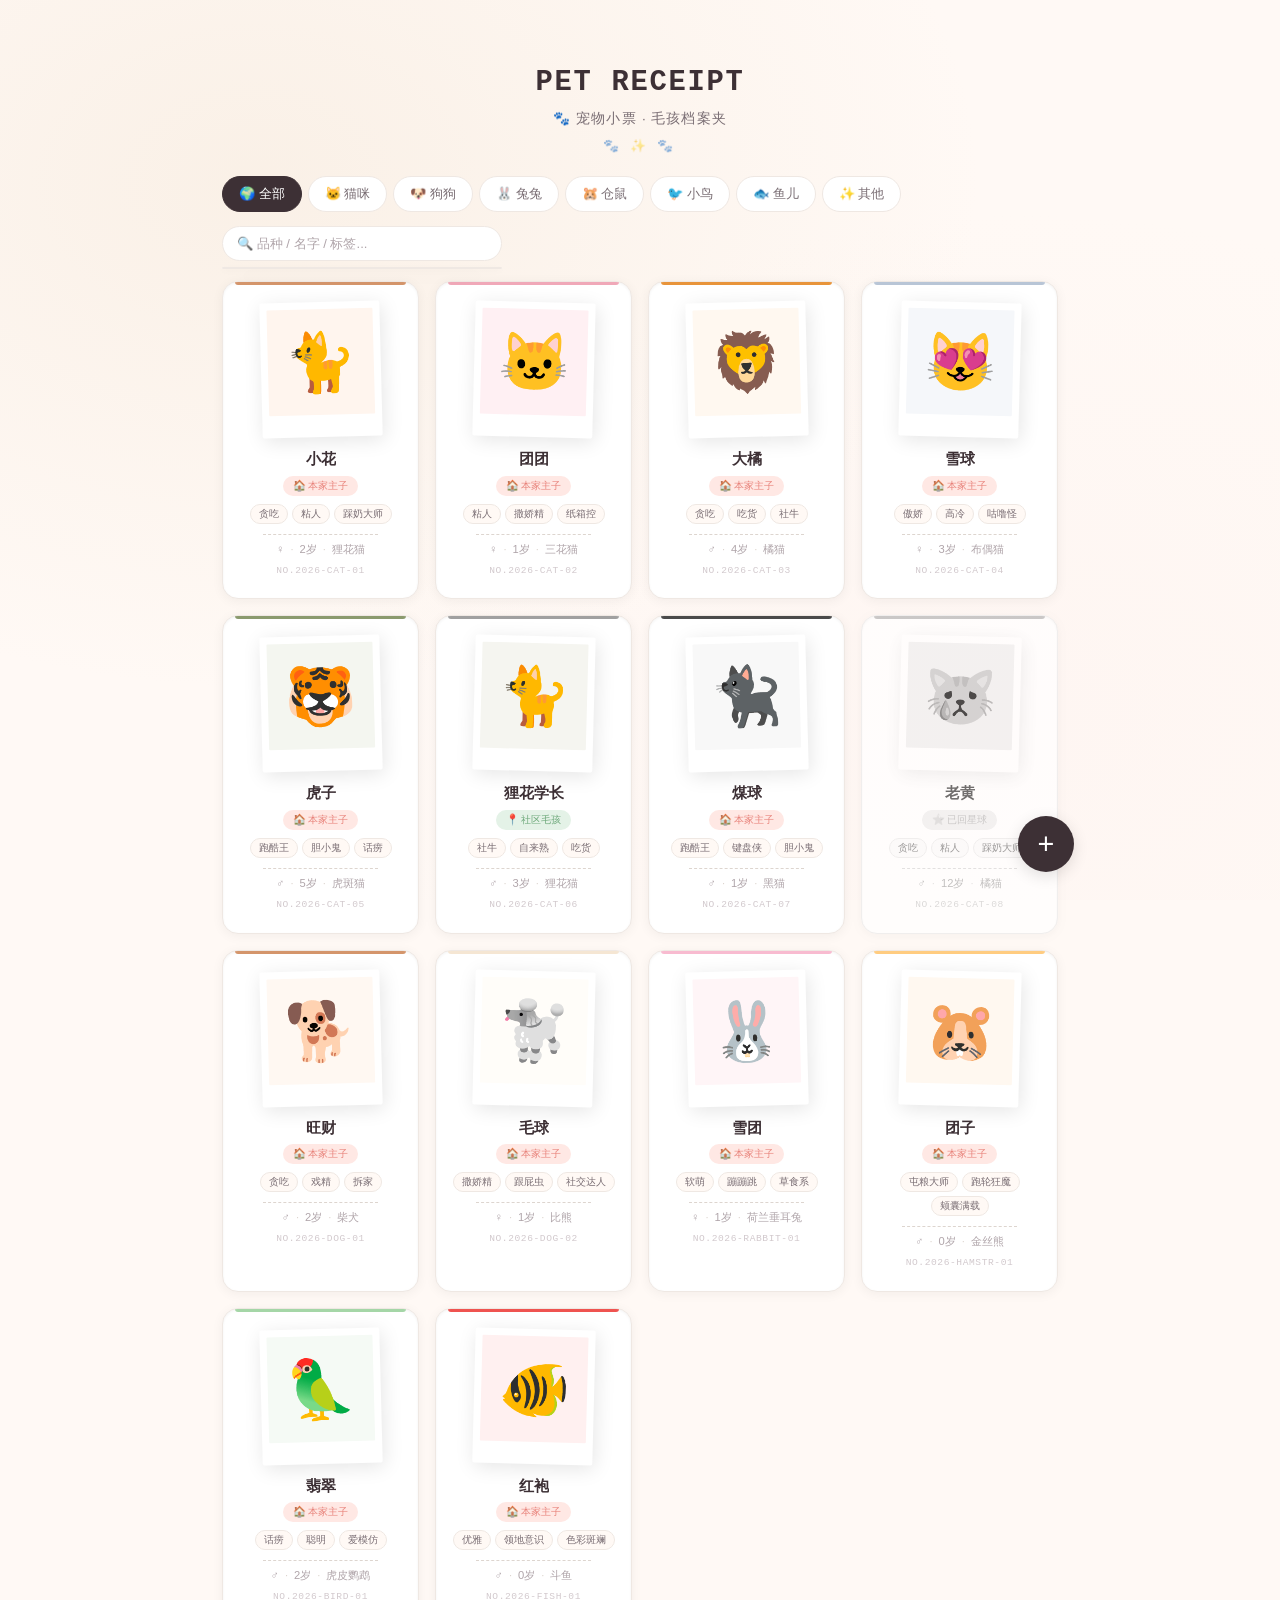
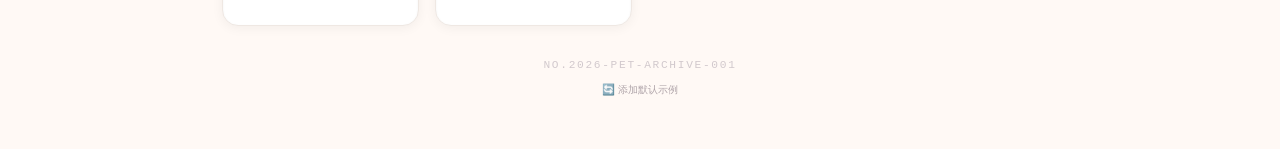
==== index.html @ c0fb384b "v3.3: 自动合并默认示例+用户数据" ====
<!DOCTYPE html>
<html lang="zh-CN">
<head>
  <meta charset="UTF-8">
  <meta name="viewport" content="width=device-width, initial-scale=1.0, maximum-scale=1.0, user-scalable=no, viewport-fit=cover">
  <meta name="apple-mobile-web-app-capable" content="yes">
  <meta name="apple-mobile-web-app-status-bar-style" content="default">
  <meta http-equiv="Cache-Control" content="no-cache, no-store, must-revalidate">
<meta name="theme-color" content="#FFF9F5">
  <title>宠物小票 · 档案夹 | PET RECEIPT</title>
  <link rel="stylesheet" href="style.css?v=33">
</head>
<body>
  <!-- 卡夹翻开转场遮罩 -->
  <div id="pageTransition"></div>

  <div class="app-container">
    <!-- ===== 标题 ===== -->
    <header class="app-header">
      <h1 class="title-main receipt-text">PET RECEIPT</h1>
      <p class="title-sub receipt-text">🐾 宠物小票 · 毛孩档案夹</p>
    </header>

    <!-- ===== 筛选栏 ===== -->
    <div class="filter-bar">
      <nav class="type-tabs" id="typeTabs">
        <!-- JS 动态渲染 -->
      </nav>
      <div class="breed-selector">
        <input type="text" class="breed-search" placeholder="🔍 品种 / 名字 / 标签..." autocomplete="off">
        <div class="breed-dropdown"></div>
      </div>
    </div>

    <!-- ===== 宠物卡片网格 ===== -->
    <main class="pet-grid" id="petGrid">
      <!-- JS 渲染 -->
    </main>

    <!-- ===== 底部 ===== -->
    <footer class="app-footer">
      <span class="barcode-text">NO.2026-PET-ARCHIVE-001</span>
      <br><a href="javascript:var d=PetStore.getDefaults();var cur=PetStore.getAll();d.forEach(function(p){if(!cur.some(function(c){return c.id===p.id}))cur.push(p)});PetStore.save(cur);refreshPets();location.reload();" style="font-size:0.65rem;color:var(--ink-light);">🔄 添加默认示例</a>
    </footer>
  </div>

  <!-- 数据层 -->
  <script src="data.js"></script>
  <!-- 核心引擎 -->
  <script src="script.js?v=33"></script>
</body>
</html>
---- style.css ----
/* ================================================================
   猫咪小票 v2.0 — 设计系统样式表
   Figma 设计 Token · 轻拟物化 · 现代复古风 · 三画板架构
   ================================================================ */

/* ============================================================
   0. Design Tokens (Figma 映射)
   ============================================================ */
:root {
  /* Surface 背景色 */
  --surface-primary: #FFF9F5;
  --surface-folder:  #F5E6D8;
  --surface-receipt: #F2F2F2;
  --surface-card:    #FFFFFF;

  /* 语义标签色 — 更柔和的马卡龙色系 */
  --tag-cat:       #FFE8E4;
  --tag-cat-text:  #E8827A;
  --tag-dog:       #E3EEFF;
  --tag-dog-text:  #7B9CD0;
  --tag-community: #E4F2E7;
  --tag-comm-text: #6DA87A;

  /* 状态色 */
  --status-active: #8CC89B;
  --status-star:   #B8B0C0;
  --status-star-bg:#F0EBF3;

  /* 油墨/文字 */
  --ink-primary:   #3D3035;
  --ink-secondary: #7A6E74;
  --ink-light:     #B0A5AA;
  --ink-ultra:     #D2C9CD;

  /* 边框与分隔 */
  --border-soft:   #EFE8E3;
  --border-dashed: #DDD5CF;
  --border-receipt:#CCCCCC;

  /* 阴影 (轻拟物化) */
  --shadow-folder-inner:  inset 0 1px 3px rgba(0,0,0,0.05);
  --shadow-folder-drop:   0 8px 32px rgba(0,0,0,0.08), 0 2px 6px rgba(0,0,0,0.04);
  --shadow-card:          0 2px 12px rgba(0,0,0,0.05);
  --shadow-card-hover:    0 8px 24px rgba(0,0,0,0.10);
  --shadow-polaroid:      2px 4px 20px rgba(0,0,0,0.10);
  --shadow-fab:           0 4px 16px rgba(0,0,0,0.12);
  --shadow-modal:         0 20px 60px rgba(0,0,0,0.18);

  /* 圆角 */
  --radius-xs:   4px;
  --radius-sm:   8px;
  --radius-md:   12px;
  --radius-lg:   16px;
  --radius-xl:   20px;
  --radius-full: 9999px;

  /* 字体 */
  --font-ui:    -apple-system, BlinkMacSystemFont, 'Segoe UI', 'PingFang SC', 'Microsoft YaHei', 'Hiragino Sans GB', sans-serif;
  --font-mono:  'SF Mono', 'Cascadia Code', 'Consolas', 'Courier New', monospace;
  --font-hand:  'KaiTi', 'STKaiti', '楷体', serif;

  /* 间距 */
  --space-gutter: 12px;
  --space-margin: 20px;
}

/* ============================================================
   1. Reset & Base
   ============================================================ */
*, *::before, *::after { box-sizing: border-box; margin: 0; padding: 0; }

html {
  -webkit-text-size-adjust: 100%;
  -webkit-tap-highlight-color: transparent;
  scroll-behavior: smooth;
}

body {
  font-family: var(--font-ui);
  background: var(--surface-primary);
  color: var(--ink-primary);
  min-height: 100dvh;
  line-height: 1.6;
  -webkit-font-smoothing: antialiased;
  -moz-osx-font-smoothing: grayscale;
  overflow-x: hidden;
  background-image:
    radial-gradient(ellipse at 20% 20%, rgba(238,220,197,0.3) 0%, transparent 50%),
    radial-gradient(ellipse at 80% 80%, rgba(251,233,231,0.2) 0%, transparent 50%);
  background-attachment: fixed;
}

img { max-width: 100%; height: auto; display: block; }

button {
  border: none; background: none; cursor: pointer;
  font-family: inherit; font-size: inherit; color: inherit;
  -webkit-tap-highlight-color: transparent;
}

input, textarea, select {
  font-family: inherit; font-size: inherit;
  border: none; outline: none; background: none;
}

a { text-decoration: none; color: inherit; -webkit-tap-highlight-color: transparent; }

/* ============================================================
   2. Page Transition (卡夹翻开 3D 转场)
   ============================================================ */
#pageTransition {
  position: fixed; inset: 0; z-index: 9999;
  background: var(--surface-folder);
  pointer-events: none;
  transform-origin: left center;
  transform: perspective(1600px) rotateY(0deg); /* 默认不遮挡 */
  transition: transform 0.45s cubic-bezier(0.4, 0, 0.2, 1);
  box-shadow: -4px 0 20px rgba(0,0,0,0.15);
  /* 初始隐藏，等 JS 执行后再显示 */
  visibility: hidden;
}

#pageTransition.shrink {
  transform: perspective(1600px) rotateY(0deg);
  visibility: hidden;
}

/* 从内页返回时的反向翻页 */
#pageTransition.return {
  transform-origin: left center;
  transform: perspective(1600px) rotateY(0deg);
}

#pageTransition.return.active {
  transform: perspective(1600px) rotateY(-90deg);
}

/* ============================================================
   3. App Container
   ============================================================ */
.app-container {
  max-width: 900px;
  margin: 0 auto;
  padding: 20px 24px 32px;
  min-height: 100dvh;
  display: flex;
  flex-direction: column;
}

/* ============================================================
   4. Archive Cover (首页 - 画板 A)
   ============================================================ */

/* --- 4.1 顶部标题 --- */
.app-header {
  text-align: center;
  padding: 28px 0 20px;
  position: relative;
}

.app-header::after {
  content: '🐾 ✨ 🐾';
  display: block;
  font-size: 0.8rem;
  letter-spacing: 0.3em;
  margin-top: 6px;
  opacity: 0.5;
}

.title-main {
  font-family: var(--font-mono);
  font-size: 1.5rem;
  font-weight: 700;
  letter-spacing: 0.06em;
  color: var(--ink-primary);
  min-width: 0;
}

.title-sub {
  font-size: 0.85rem;
  color: var(--ink-secondary);
  letter-spacing: 0.08em;
  margin-top: 2px;
  min-width: 0;
}

/* --- 4.2 品种筛选区 --- */
.filter-bar {
  display: flex;
  flex-wrap: wrap;
  gap: 10px;
  align-items: center;
  margin-bottom: 20px;
}

.type-tabs {
  display: flex;
  flex-wrap: wrap;
  gap: 6px;
  flex: 1 1 auto;
  min-width: 0;
}

.type-tab {
  padding: 8px 16px;
  border-radius: var(--radius-full);
  font-size: 0.82rem;
  font-weight: 500;
  background: var(--surface-card);
  color: var(--ink-secondary);
  border: 1.5px solid var(--border-soft);
  transition: all 0.2s ease;
  white-space: nowrap;
  cursor: pointer;
}

.type-tab.active {
  background: var(--ink-primary);
  color: #fff;
  border-color: var(--ink-primary);
}

.type-tab:active { transform: scale(0.95); }

.breed-selector {
  position: relative;
  flex: 0 1 240px;
  min-width: 180px;
}

.breed-search {
  width: 100%;
  padding: 9px 14px;
  background: var(--surface-card);
  border: 1.5px solid var(--border-soft);
  border-radius: var(--radius-full);
  font-size: 0.82rem;
  color: var(--ink-primary);
  transition: border-color 0.2s;
}

.breed-search:focus { border-color: var(--ink-primary); }
.breed-search::placeholder { color: var(--ink-light); }

.breed-dropdown {
  position: absolute;
  top: calc(100% + 6px); left: 0; right: 0;
  background: var(--surface-card);
  border: 1.5px solid var(--border-soft);
  border-radius: var(--radius-md);
  max-height: 0; overflow: hidden;
  transition: max-height 0.3s ease;
  z-index: 100;
  box-shadow: var(--shadow-folder-drop);
}

.breed-dropdown.open { max-height: 240px; overflow-y: auto; }

.breed-option {
  padding: 10px 16px; font-size: 0.85rem;
  color: var(--ink-primary); cursor: pointer;
  transition: background 0.12s; min-width: 0;
}

.breed-option:hover, .breed-option.highlight { background: var(--surface-primary); }

.custom-breed-input {
  width: 100%; padding: 10px 16px; font-size: 0.85rem;
  border-top: 1px dashed var(--border-dashed);
  background: var(--surface-primary); color: var(--ink-primary);
}

/* --- 4.3 宠物卡片网格 --- */
.pet-grid {
  display: grid;
  grid-template-columns: repeat(auto-fill, minmax(180px, 1fr));
  gap: 14px;
  flex: 1;
  align-content: start;
}

/* 档案夹卡片容器 */
.pet-card {
  background: var(--surface-card);
  border-radius: var(--radius-lg);
  padding: 16px 12px 14px;
  box-shadow: var(--shadow-folder-inner), var(--shadow-card);
  cursor: pointer;
  transition: all 0.3s cubic-bezier(0.4, 0, 0.2, 1);
  display: flex;
  flex-direction: column;
  align-items: center;
  text-align: center;
  min-width: 0;
  position: relative;
  overflow: hidden;
  border: 1.5px solid var(--border-soft);
}

.pet-card:hover {
  transform: translateY(-3px);
  box-shadow: var(--shadow-card-hover);
}

.pet-card:active { transform: scale(0.97); box-shadow: var(--shadow-card-hover); }

/* 顶部主题色条 */
.pet-card::before {
  content: '';
  position: absolute; top: 0; left: 12px; right: 12px;
  height: 3px;
  background: var(--card-theme, var(--border-dashed));
  border-radius: 0 0 3px 3px;
}

/* 已回星球 — 全局置灰 */
.pet-card.status-star {
  filter: grayscale(100%) opacity(0.7);
}

.pet-card.status-star::before {
  background: var(--status-star);
}

/* --- 4.4 拍立得头像 --- */
.card-polaroid {
  width: 110px;
  background: #fff;
  padding: 7px 7px 22px 7px;
  box-shadow: var(--shadow-polaroid);
  transform: rotate(-1.5deg);
  margin-bottom: 10px;
  border-radius: 2px;
  transition: transform 0.3s ease;
}

.pet-card:hover .card-polaroid { transform: rotate(0deg); }

.pet-card:nth-child(even) .card-polaroid { transform: rotate(1.5deg); }
.pet-card:nth-child(even):hover .card-polaroid { transform: rotate(0deg); }

.card-polaroid .polaroid-img {
  width: 96px; height: 96px;
  border-radius: 1px;
  display: flex; align-items: center; justify-content: center;
  font-size: 3.2rem;
  background: var(--detail-bg, var(--surface-primary));
  overflow: hidden;
  position: relative;
}

/* Polaroid 中的照片 */
.card-polaroid .polaroid-img img {
  width: 100%; height: 100%;
  object-fit: cover;
  position: absolute; inset: 0;
}

/* --- 4.5 卡片信息 --- */
.card-name {
  font-size: 0.95rem;
  font-weight: 650;
  color: var(--ink-primary);
  min-width: 0;
  max-width: 100%;
  overflow: hidden;
  text-overflow: ellipsis;
  white-space: nowrap;
}

/* 身份徽章 */
.card-badge {
  display: inline-flex;
  align-items: center;
  gap: 3px;
  padding: 2px 10px;
  border-radius: var(--radius-full);
  font-size: 0.65rem;
  font-weight: 500;
  margin: 4px 0;
  min-width: 0;
}

.badge-private { background: var(--tag-cat); color: var(--tag-cat-text); }
.badge-community { background: var(--tag-community); color: var(--tag-comm-text); }
.badge-star { background: var(--status-star-bg); color: var(--status-star); }

/* 特征标签 */
.card-tags {
  display: flex;
  flex-wrap: wrap;
  gap: 4px;
  justify-content: center;
  margin: 4px 0;
  min-width: 0;
  max-height: 80px;
  overflow-y: auto;
  scrollbar-width: none;
}

.card-tags::-webkit-scrollbar { display: none; }

.card-tag {
  padding: 2px 8px;
  border-radius: var(--radius-full);
  font-size: 0.62rem;
  font-weight: 500;
  background: var(--surface-primary);
  color: var(--ink-secondary);
  border: 1px solid var(--border-soft);
  white-space: nowrap;
  line-height: 1.4;
}

/* 分割虚线 */
.card-divider {
  width: 70%;
  height: 1px;
  border-bottom: 1px dashed var(--border-dashed);
  margin: 6px 0;
}

/* 元信息行 */
.card-meta {
  font-size: 0.7rem;
  color: var(--ink-light);
  min-width: 0;
  display: flex;
  gap: 6px;
  align-items: center;
  flex-wrap: wrap;
  justify-content: center;
}

.card-meta .meta-dot { color: var(--border-dashed); }

.card-id {
  font-family: var(--font-mono);
  font-size: 0.6rem;
  color: var(--ink-ultra);
  font-variant-numeric: tabular-nums;
  letter-spacing: 0.06em;
  margin-top: 4px;
}

/* --- 4.6 空状态 --- */
.pet-grid-empty {
  grid-column: 1 / -1;
  text-align: center;
  padding: 80px 20px;
  color: var(--ink-light);
}

.pet-grid-empty .empty-icon { font-size: 4rem; display: block; margin-bottom: 16px; }
.pet-grid-empty .empty-action {
  display: inline-block; margin-top: 16px; padding: 10px 28px;
  background: var(--ink-primary); color: #fff;
  border-radius: var(--radius-full); font-size: 0.9rem; cursor: pointer;
}

/* --- 4.7 FAB 新增按钮 --- */
.fab-btn {
  position: fixed;
  bottom: 28px; right: max(24px, calc((100% - 900px) / 2 + 16px));
  width: 56px; height: 56px;
  border-radius: 50%;
  background: var(--ink-primary);
  color: #fff;
  font-size: 1.8rem;
  display: flex; align-items: center; justify-content: center;
  box-shadow: var(--shadow-fab);
  z-index: 200;
  transition: all 0.25s ease;
}

.fab-btn:active { transform: scale(0.9); background: #000; }

/* --- 4.9 底部页脚 --- */
.app-footer {
  text-align: center;
  padding-top: 24px; margin-top: auto;
}

.barcode-text {
  font-family: var(--font-mono);
  font-size: 0.7rem; color: var(--ink-ultra);
  letter-spacing: 0.15em;
  font-variant-numeric: tabular-nums;
}

/* ============================================================
   5. Detail Page — 时光轴视图 (画板 B)
   ============================================================ */

/* --- 5.1 顶栏操作按钮 --- */
.detail-top-bar {
  display: flex;
  justify-content: space-between;
  align-items: center;
  margin-bottom: 12px;
}

.back-btn {
  display: inline-flex; align-items: center; gap: 4px;
  font-size: 0.9rem; color: var(--ink-secondary);
  padding: 6px 2px; transition: color 0.2s;
  width: fit-content;
}

.back-btn:active { color: var(--ink-primary); }

.action-btns {
  display: flex; gap: 6px;
}

.btn-icon {
  width: 36px; height: 36px;
  border-radius: 50%;
  display: flex; align-items: center; justify-content: center;
  font-size: 1rem;
  background: var(--surface-card);
  border: 1px solid var(--border-soft);
  transition: all 0.2s;
}

.btn-icon:active { background: var(--surface-primary); transform: scale(0.93); }
.btn-icon.danger { color: #D32F2F; border-color: #FFCDD2; }
.btn-icon.danger:active { background: #FFEBEE; }

/* --- 5.2 宠物详情卡片 (拟物化) --- */
.pet-detail-card {
  background: var(--surface-card);
  border-radius: var(--radius-lg);
  padding: 24px 20px;
  box-shadow: var(--shadow-folder-inner), var(--shadow-folder-drop);
  border: 1.5px solid var(--border-soft);
  min-width: 0;
  margin-bottom: 16px;
  transition: filter 0.4s ease;
}

.pet-detail-card.status-star {
  filter: grayscale(100%);
  background: var(--surface-receipt);
}

/* --- 5.3 拍立得超级头像 (1/3 屏高度) --- */
.detail-polaroid {
  width: 200px;
  margin: 0 auto 16px;
  background: #fff;
  padding: 12px 12px 34px 12px;
  box-shadow: var(--shadow-polaroid);
  transform: rotate(-1.5deg);
  border-radius: 2px;
  transition: transform 0.3s ease;
}

.detail-polaroid:hover { transform: rotate(0deg); }

.detail-polaroid .polaroid-img {
  width: 176px; height: 176px;
  display: flex; align-items: center; justify-content: center;
  font-size: 5rem;
  background: var(--detail-bg, var(--surface-primary));
  border-radius: 1px;
  overflow: hidden;
  position: relative;
}

.detail-polaroid .polaroid-img img {
  width: 100%; height: 100%;
  object-fit: cover;
  position: absolute; inset: 0;
}

.detail-polaroid .polaroid-caption {
  font-family: var(--font-hand);
  font-size: 0.85rem;
  color: var(--ink-secondary);
  text-align: center;
  margin-top: 6px;
  letter-spacing: 0.04em;
}

/* --- 5.4 身份徽章 (详情版) --- */
.detail-badge-row {
  display: flex; gap: 8px; flex-wrap: wrap;
  justify-content: center; margin-bottom: 16px;
}

.detail-badge {
  display: inline-flex; align-items: center; gap: 4px;
  padding: 4px 14px; border-radius: var(--radius-full);
  font-size: 0.75rem; font-weight: 550;
}

/* --- 5.5 信息网格 --- */
.detail-divider {
  border: none; border-top: 1px dashed var(--border-dashed);
  margin: 14px 0;
}

.detail-info-grid {
  display: grid;
  grid-template-columns: repeat(auto-fill, minmax(160px, 1fr));
  gap: 10px 18px;
}

.detail-info-item { min-width: 0; }

.detail-info-item .info-label {
  font-size: 0.65rem; color: var(--ink-light);
  text-transform: uppercase; letter-spacing: 0.08em; margin-bottom: 2px;
}

.detail-info-item .info-value {
  font-size: 0.9rem; font-weight: 500; color: var(--ink-primary);
  min-width: 0; overflow: hidden; text-overflow: ellipsis;
}

/* --- 5.6 特征标签区 --- */
.detail-tags-section {
  display: flex; flex-wrap: wrap; gap: 6px;
  margin-top: 14px;
}

.detail-tag {
  padding: 4px 12px;
  border-radius: var(--radius-full);
  font-size: 0.75rem; font-weight: 500;
  background: var(--surface-primary);
  color: var(--ink-secondary);
  border: 1px solid var(--border-soft);
}

/* --- 5.7 备注区 --- */
.detail-notes {
  margin-top: 14px; padding: 12px 14px;
  background: var(--surface-primary);
  border-radius: var(--radius-sm);
  font-size: 0.82rem; color: var(--ink-secondary);
  line-height: 1.6; min-width: 0;
  border-left: 3px solid var(--border-dashed);
}

/* --- 5.8 时光轴 (Timeline) --- */
.timeline-section {
  margin-top: 20px;
}

.timeline-title {
  font-size: 0.8rem;
  font-weight: 600;
  color: var(--ink-secondary);
  letter-spacing: 0.06em;
  margin-bottom: 12px;
  padding-left: 36px;
}

.timeline-axis {
  position: relative;
  padding-left: 32px;
}

/* 虚轴 */
.timeline-axis::before {
  content: '';
  position: absolute; left: 12px; top: 8px; bottom: 8px;
  width: 0;
  border-left: 1.5px dashed var(--border-dashed);
}

/* 爪印节点 */
.timeline-node {
  position: absolute;
  left: 8px;
  width: 10px; height: 10px;
  font-size: 0.6rem;
  transform: translateY(4px);
}

/* 记录卡片 */
.timeline-card {
  background: var(--surface-card);
  border: 1px solid var(--border-soft);
  border-radius: var(--radius-sm);
  padding: 12px 14px;
  margin-bottom: 12px;
  box-shadow: var(--shadow-card);
  position: relative;
  min-width: 0;
  transition: transform 0.2s;
}

/* 随机轻微倾斜 */
.timeline-card:nth-child(odd) { transform: rotate(-1.5deg); }
.timeline-card:nth-child(even) { transform: rotate(1.5deg); }
.timeline-card:nth-child(3n) { transform: rotate(0.8deg); }
.timeline-card:nth-child(5n) { transform: rotate(-1deg); }

.timeline-card:active { transform: rotate(0deg) scale(0.98); }

.timeline-card .tl-date {
  font-family: var(--font-mono);
  font-size: 0.65rem; color: var(--ink-ultra);
  font-variant-numeric: tabular-nums;
}

.timeline-card .tl-content {
  font-size: 0.82rem; color: var(--ink-primary);
  margin-top: 4px; line-height: 1.5;
}

.timeline-empty {
  text-align: center; padding: 30px;
  color: var(--ink-light); font-size: 0.82rem;
}

/* --- 5.9 操作按钮区 --- */
.detail-actions {
  display: flex; gap: 10px; margin-top: 16px;
}

.btn-primary {
  flex: 1; padding: 14px;
  background: var(--ink-primary); color: #fff;
  font-size: 0.95rem; font-weight: 600;
  border-radius: var(--radius-md);
  letter-spacing: 0.04em;
  transition: all 0.2s;
  text-align: center;
  box-shadow: 0 2px 8px rgba(0,0,0,0.12);
}

.btn-primary:active {
  background: #000; transform: translateY(1px);
  box-shadow: 0 1px 4px rgba(0,0,0,0.12);
}

.btn-secondary {
  flex: 0 0 auto; padding: 14px 20px;
  background: var(--surface-card); color: var(--ink-primary);
  font-size: 0.95rem; font-weight: 550;
  border-radius: var(--radius-md);
  border: 1.5px solid var(--border-soft);
  transition: all 0.2s;
}

.btn-secondary:active { background: var(--surface-primary); }

/* FAB 文字标签 */
.fab-label {
  position: fixed;
  bottom: 90px;
  right: max(24px, calc((100% - 900px) / 2 + 16px));
  background: var(--ink-primary);
  color: #fff;
  font-size: 0.7rem;
  padding: 4px 12px;
  border-radius: var(--radius-full);
  z-index: 199;
  pointer-events: none;
  white-space: nowrap;
  box-shadow: var(--shadow-fab);
  animation: fabPulse 2s ease-in-out infinite;
}

@keyframes fabPulse {
  0%, 100% { opacity: 0.85; }
  50% { opacity: 1; }
}

/* 打卡类型选择按钮 */
.checkin-type-row {
  display: flex; flex-wrap: wrap; gap: 8px;
  margin-bottom: 16px;
  justify-content: center;
}

.checkin-type-btn {
  padding: 8px 16px;
  border-radius: var(--radius-full);
  font-size: 0.78rem;
  border: 1.5px solid var(--border-soft);
  background: var(--surface-card);
  color: var(--ink-secondary);
  cursor: pointer;
  transition: all 0.2s;
  white-space: nowrap;
}

.checkin-type-btn.active {
  background: var(--tag-comm-text);
  color: #fff;
  border-color: var(--tag-comm-text);
  box-shadow: 0 2px 8px rgba(46,125,50,0.25);
}

.checkin-type-btn:active { transform: scale(0.95); }

/* 常用地点标签 */
.recent-locations {
  display: flex; flex-wrap: wrap; gap: 6px;
  margin-top: 8px;
}

.recent-loc-tag {
  padding: 4px 10px;
  border-radius: var(--radius-full);
  font-size: 0.7rem;
  background: var(--surface-primary);
  color: var(--ink-secondary);
  border: 1px solid var(--border-soft);
  cursor: pointer;
  white-space: nowrap;
  transition: all 0.15s;
}

.recent-loc-tag:active {
  background: var(--tag-community);
  color: var(--tag-comm-text);
  border-color: var(--tag-comm-text);
}

/* --- 5.10 社区 FAB 打卡 --- */
.community-fab {
  position: fixed;
  bottom: 28px;
  right: max(24px, calc((100% - 900px) / 2 + 16px));
  width: 56px; height: 56px;
  border-radius: 50%;
  background: var(--tag-comm-text);
  color: #fff;
  font-size: 1.4rem;
  display: flex; align-items: center; justify-content: center;
  box-shadow: var(--shadow-fab);
  z-index: 200;
  transition: all 0.25s ease;
}

.community-fab:active { transform: scale(0.9); background: #1B5E20; }

/* ============================================================
   5.11 帖子卡片 (微博式记录)
   ============================================================ */
.post-card {
  background: var(--surface-card);
  border: 1px solid var(--border-soft);
  border-radius: var(--radius-md);
  padding: 14px;
  margin-bottom: 14px;
  box-shadow: var(--shadow-card);
  position: relative;
  min-width: 0;
}

.post-header {
  display: flex; justify-content: space-between; align-items: flex-start;
  margin-bottom: 8px;
}

.post-meta {
  display: flex; flex-wrap: wrap; gap: 8px;
  font-size: 0.72rem; color: var(--ink-light);
  align-items: center;
}

.post-date {
  font-family: var(--font-mono);
  font-variant-numeric: tabular-nums;
  color: var(--ink-secondary);
  font-weight: 500;
}

.post-location {
  display: inline-flex; align-items: center; gap: 3px;
  color: var(--tag-comm-text);
  background: var(--tag-community);
  padding: 2px 8px;
  border-radius: var(--radius-full);
  font-size: 0.68rem;
}

.post-text {
  font-size: 0.88rem; color: var(--ink-primary);
  line-height: 1.7;
  margin-bottom: 10px;
  word-break: break-word;
}

.post-photos {
  display: grid;
  grid-template-columns: repeat(auto-fill, minmax(100px, 1fr));
  gap: 6px;
  margin-bottom: 8px;
}

.post-photo {
  width: 100%;
  aspect-ratio: 1;
  object-fit: cover;
  border-radius: var(--radius-sm);
  border: 1px solid var(--border-soft);
  cursor: pointer;
  transition: transform 0.2s;
  background: var(--surface-primary);
}

.post-photo:active { transform: scale(0.95); }

.post-photo-single {
  max-height: 260px;
  width: 100%;
  object-fit: cover;
  border-radius: var(--radius-sm);
  cursor: pointer;
}

.post-video-wrap {
  margin-bottom: 8px;
  border-radius: var(--radius-sm);
  overflow: hidden;
  border: 1px solid var(--border-soft);
}

.post-video-wrap video {
  width: 100%; max-height: 240px;
  display: block; background: #000;
}

.post-delete-btn {
  font-size: 0.68rem; color: var(--ink-ultra);
  cursor: pointer; padding: 2px 6px;
  border-radius: var(--radius-xs);
  transition: all 0.2s;
}

.post-delete-btn:hover { color: #D32F2F; background: #FFEBEE; }

/* --- 5.12 发帖表单 --- */
.post-form-overlay {
  position: fixed; inset: 0; z-index: 4000;
  background: rgba(0,0,0,0.5);
  display: flex; align-items: flex-end; justify-content: center;
  opacity: 0; pointer-events: none;
  transition: opacity 0.3s ease;
}

.post-form-overlay.open { opacity: 1; pointer-events: auto; }

.post-form {
  background: var(--surface-card);
  border-radius: var(--radius-xl) var(--radius-xl) 0 0;
  width: 100%; max-width: 560px;
  max-height: 90dvh;
  overflow-y: auto;
  padding: 8px 20px 28px;
  box-shadow: var(--shadow-modal);
  transform: translateY(100%);
  transition: transform 0.35s cubic-bezier(0.32, 0.72, 0, 1);
}

.post-form-overlay.open .post-form { transform: translateY(0); }

.post-form-header {
  display: flex; justify-content: space-between; align-items: center;
  padding: 12px 0 10px;
  position: sticky; top: 0; background: var(--surface-card);
  z-index: 1;
  border-bottom: 1px solid var(--border-soft);
  margin-bottom: 14px;
}

.post-form-title { font-size: 1.05rem; font-weight: 650; }

.post-form-close {
  width: 32px; height: 32px; border-radius: 50%;
  background: var(--surface-primary);
  display: flex; align-items: center; justify-content: center;
  font-size: 1.1rem; color: var(--ink-secondary); cursor: pointer;
}

.post-form-close:active { background: var(--border-soft); }

.post-form-row {
  display: flex; gap: 10px; margin-bottom: 12px;
}

.post-form-row .form-group { flex: 1; margin-bottom: 0; }

.post-photo-preview {
  display: flex; flex-wrap: wrap; gap: 6px;
  margin-bottom: 12px;
}

.post-photo-preview .preview-item {
  width: 72px; height: 72px;
  border-radius: var(--radius-sm);
  background-size: cover; background-position: center;
  position: relative;
  border: 1px solid var(--border-soft);
}

.post-photo-preview .preview-del {
  position: absolute; top: -6px; right: -6px;
  width: 18px; height: 18px; border-radius: 50%;
  background: #D32F2F; color: #fff;
  font-size: 0.55rem;
  display: flex; align-items: center; justify-content: center;
  cursor: pointer;
}

.post-form-add-photo {
  width: 72px; height: 72px;
  border-radius: var(--radius-sm);
  border: 2px dashed var(--border-dashed);
  display: flex; align-items: center; justify-content: center;
  font-size: 1.5rem; color: var(--ink-light);
  cursor: pointer;
  flex-shrink: 0;
}

.post-form-add-photo:active { border-color: var(--ink-primary); color: var(--ink-primary); }

.post-video-preview {
  display: flex; align-items: center; gap: 8px;
  font-size: 0.78rem; color: var(--tag-comm-text);
  margin-bottom: 12px;
}

.post-submit-btn {
  width: 100%; padding: 14px;
  background: var(--ink-primary); color: #fff;
  font-size: 1rem; font-weight: 600;
  border-radius: var(--radius-md);
  margin-top: 10px;
  letter-spacing: 0.04em;
  cursor: pointer;
  transition: all 0.2s;
  box-shadow: 0 2px 8px rgba(0,0,0,0.1);
}

.post-submit-btn:active { background: #000; transform: translateY(1px); }

/* 帖子时间轴容器 */
.post-timeline {
  position: relative;
  padding-left: 32px;
}

.post-timeline::before {
  content: '';
  position: absolute; left: 12px; top: 8px; bottom: 8px;
  width: 0;
  border-left: 2px dashed var(--border-dashed);
}

.post-timeline .timeline-dot {
  position: absolute; left: 6px;
  width: 14px; height: 14px;
  font-size: 0.7rem;
  transform: translateY(6px);
}

/* 空态 */
.post-empty {
  text-align: center; padding: 30px;
  color: var(--ink-light); font-size: 0.82rem;
}

/* ============================================================
   6. Receipt Generator — 小票生成器 (画板 C)
   ============================================================ */

/* 锯齿撕边容器 */
#receiptPrintZone {
  position: fixed; top: 0; left: -9999px;
  width: 375px;
  background: var(--surface-receipt);
  color: #1a1a1a;
  font-family: var(--font-mono);
  line-height: 1.5;
  z-index: -1;
  /* 上下锯齿 */
  clip-path:
    polygon(
      0% 8px, 8px 0%, 16px 8px, 24px 0%, 32px 8px, 40px 0%, 48px 8px,
      56px 0%, 64px 8px, 72px 0%, 80px 8px, 88px 0%, 96px 8px,
      104px 0%, 112px 8px, 120px 0%, 128px 8px, 136px 0%, 144px 8px,
      152px 0%, 160px 8px, 168px 0%, 176px 8px, 184px 0%, 192px 8px,
      200px 0%, 208px 8px, 216px 0%, 224px 8px, 232px 0%, 240px 8px,
      248px 0%, 256px 8px, 264px 0%, 272px 8px, 280px 0%, 288px 8px,
      296px 0%, 304px 8px, 312px 0%, 320px 8px, 328px 0%, 336px 8px,
      344px 0%, 352px 8px, 360px 0%, 368px 8px, 375px 0%,
      375px calc(100% - 8px), 368px 100%, 360px calc(100% - 8px),
      352px 100%, 344px calc(100% - 8px), 336px 100%, 328px calc(100% - 8px),
      320px 100%, 312px calc(100% - 8px), 304px 100%, 296px calc(100% - 8px),
      288px 100%, 280px calc(100% - 8px), 272px 100%, 264px calc(100% - 8px),
      256px 100%, 248px calc(100% - 8px), 240px 100%, 232px calc(100% - 8px),
      224px 100%, 216px calc(100% - 8px), 208px 100%, 200px calc(100% - 8px),
      192px 100%, 184px calc(100% - 8px), 176px 100%, 168px calc(100% - 8px),
      160px 100%, 152px calc(100% - 8px), 144px 100%, 136px calc(100% - 8px),
      128px 100%, 120px calc(100% - 8px), 112px 100%, 104px calc(100% - 8px),
      96px 100%, 88px calc(100% - 8px), 80px 100%, 72px calc(100% - 8px),
      64px 100%, 56px calc(100% - 8px), 48px 100%, 40px calc(100% - 8px),
      32px 100%, 24px calc(100% - 8px), 16px 100%, 8px calc(100% - 8px), 0% 100%,
      0% calc(100% - 8px), 8px calc(100% - 0px), 16px calc(100% - 8px),
      0% calc(100% - 16px)
    );
}

/* Fallback: 如果浏览器不支持复杂 clip-path，使用简单虚线上边 */
#receiptPrintZone {
  padding: 28px 22px;
  border-top: 3px double #999;
  border-bottom: 3px double #999;
}

/* 小票内部样式 */
.rz-header {
  text-align: center;
  border-bottom: 1px dashed #999;
  padding-bottom: 12px;
  margin-bottom: 14px;
}

.rz-store-name {
  font-size: 1rem;
  font-weight: 700;
  letter-spacing: 0.1em;
}

.rz-store-sub {
  font-size: 0.6rem;
  color: #666;
  margin-top: 2px;
  letter-spacing: 0.05em;
}

.rz-avatar-area {
  text-align: center;
  padding: 12px 0;
  border-bottom: 1px dashed #999;
}

.rz-avatar {
  font-size: 4rem;
  line-height: 1;
  /* 热敏点阵滤镜 */
  filter: contrast(200%) grayscale(100%) brightness(1.1);
  display: inline-block;
}

.rz-pet-name {
  font-size: 0.9rem;
  font-weight: 700;
  text-align: center;
  margin-top: 4px;
}

.rz-info-table {
  width: 100%;
  border-collapse: collapse;
  margin: 10px 0;
}

.rz-info-table td {
  padding: 4px 0;
  font-size: 0.7rem;
  border-bottom: 1px dotted #ddd;
  font-variant-numeric: tabular-nums;
}

.rz-info-table td:first-child {
  color: #666;
  width: 32%;
  white-space: nowrap;
}

.rz-info-table td:last-child {
  font-weight: 500;
  text-align: right;
}

/* 流水化对齐线 */
.rz-flow-line {
  display: flex;
  justify-content: space-between;
  padding: 3px 0;
  font-size: 0.7rem;
  border-bottom: 1px dotted #ddd;
}

.rz-flow-line .rz-label { color: #666; }
.rz-flow-line .rz-value { font-weight: 500; text-align: right; }
.rz-flow-line .rz-divider-line { flex: 1; border-bottom: 1px dotted #ccc; margin: 0 6px; align-self: flex-end; margin-bottom: 4px; }

.rz-divider {
  border: none;
  border-top: 1px dashed #999;
  margin: 12px 0;
}

.rz-barcode {
  text-align: center;
  font-size: 0.65rem;
  letter-spacing: 0.12em;
  font-variant-numeric: tabular-nums;
  margin: 6px 0;
  font-family: var(--font-mono);
}

/* 条形码线条模拟 */
.rz-barcode-lines {
  display: flex;
  justify-content: center;
  align-items: flex-end;
  gap: 2px;
  height: 32px;
  margin: 6px 0;
}

.rz-barcode-lines .bar {
  width: 2px;
  background: #1a1a1a;
  border-radius: 0;
}

.rz-qr-wrap {
  text-align: center;
  margin: 10px 0 4px;
  padding: 8px;
  border: 1px dashed #999;
  border-radius: 4px;
  display: inline-block;
  width: fit-content;
  margin-left: auto;
  margin-right: auto;
}

.rz-qr-wrap canvas {
  display: block;
  width: 80px;
  height: 80px;
}

.rz-qr-caption {
  font-size: 0.5rem;
  color: #999;
  text-align: center;
  margin-top: 4px;
}

.rz-footer {
  text-align: center;
  font-size: 0.55rem;
  color: #666;
  border-top: 1px dashed #999;
  padding-top: 10px;
  margin-top: 10px;
}

/* --- 小票预览覆盖层 --- */
.receipt-overlay {
  position: fixed; inset: 0; z-index: 5000;
  background: rgba(0,0,0,0.88);
  display: flex; flex-direction: column;
  align-items: center; justify-content: center;
  opacity: 0; pointer-events: none;
  transition: opacity 0.35s ease;
  padding: 20px;
}

.receipt-overlay.visible { opacity: 1; pointer-events: auto; }

.receipt-overlay img {
  max-width: 92vw; max-height: 72vh;
  border-radius: 4px;
  box-shadow: 0 12px 40px rgba(0,0,0,0.3);
  background: #fff;
}

.close-receipt {
  margin-top: 20px; padding: 10px 36px;
  background: var(--surface-card); color: var(--ink-primary);
  border-radius: var(--radius-full); font-size: 0.9rem; font-weight: 500;
}

.close-receipt:active { background: #ddd; transform: scale(0.96); }

.save-hint {
  margin-top: 10px; font-size: 0.7rem;
  color: rgba(255,255,255,0.55); text-align: center;
}

/* ============================================================
   7. Form Modal — 新增/编辑表单
   ============================================================ */
.form-modal-overlay {
  position: fixed; inset: 0; z-index: 4000;
  background: rgba(0,0,0,0.5);
  display: flex; align-items: flex-end; justify-content: center;
  opacity: 0; pointer-events: none;
  transition: opacity 0.3s ease;
}

.form-modal-overlay.open { opacity: 1; pointer-events: auto; }

.form-modal {
  background: var(--surface-card);
  border-radius: var(--radius-xl) var(--radius-xl) 0 0;
  width: 100%; max-width: 560px;
  max-height: 88dvh;
  overflow-y: auto;
  padding: 8px 24px 28px;
  box-shadow: var(--shadow-modal);
  transform: translateY(100%);
  transition: transform 0.35s cubic-bezier(0.32, 0.72, 0, 1);
}

.form-modal-overlay.open .form-modal { transform: translateY(0); }

.form-modal-header {
  display: flex; justify-content: space-between; align-items: center;
  padding: 12px 0 10px;
  position: sticky; top: 0; background: var(--surface-card);
  z-index: 1;
  border-bottom: 1px solid var(--border-soft);
  margin-bottom: 16px;
}

.form-modal-title {
  font-size: 1.05rem; font-weight: 650;
}

.form-modal-close {
  width: 32px; height: 32px;
  border-radius: 50%;
  background: var(--surface-primary);
  display: flex; align-items: center; justify-content: center;
  font-size: 1.1rem; color: var(--ink-secondary);
}

.form-modal-close:active { background: var(--border-soft); }

/* 头像选择器 */
.avatar-picker-label {
  font-size: 0.78rem; font-weight: 550; color: var(--ink-secondary);
  margin-bottom: 8px;
}

.avatar-picker {
  display: flex; flex-wrap: wrap; gap: 6px;
  margin-bottom: 16px;
}

.avatar-option {
  width: 44px; height: 44px;
  border-radius: var(--radius-sm);
  display: flex; align-items: center; justify-content: center;
  font-size: 1.5rem;
  border: 2px solid transparent;
  background: var(--surface-primary);
  cursor: pointer; transition: all 0.15s;
}

.avatar-option.selected {
  border-color: var(--ink-primary);
  background: var(--surface-card);
  box-shadow: 0 2px 8px rgba(0,0,0,0.1);
}

.avatar-option:active { transform: scale(0.9); }

/* 表单字段 */
.form-group {
  margin-bottom: 14px;
}

.form-label {
  display: block;
  font-size: 0.78rem; font-weight: 550;
  color: var(--ink-secondary);
  margin-bottom: 5px;
}

.form-label .required {
  color: #D32F2F; margin-left: 2px;
}

.form-input, .form-textarea {
  width: 100%;
  padding: 10px 14px;
  background: var(--surface-primary);
  border: 1.5px solid var(--border-soft);
  border-radius: var(--radius-sm);
  font-size: 0.9rem;
  color: var(--ink-primary);
  transition: border-color 0.2s;
}

.form-input:focus, .form-textarea:focus { border-color: var(--ink-primary); background: #fff; }
.form-textarea { min-height: 70px; resize: vertical; }

.form-row {
  display: grid; grid-template-columns: 1fr 1fr;
  gap: 10px;
}

/* Radio 组 */
.radio-group {
  display: flex; gap: 8px;
}

.type-radio-scroll {
  flex-wrap: wrap;
}

.type-radio-scroll .radio-btn {
  flex: 0 0 auto;
}

.radio-btn {
  flex: 1; padding: 9px;
  text-align: center;
  border-radius: var(--radius-sm);
  border: 1.5px solid var(--border-soft);
  font-size: 0.85rem; font-weight: 500;
  color: var(--ink-secondary);
  background: var(--surface-primary);
  transition: all 0.2s;
  cursor: pointer;
}

.radio-btn.selected {
  background: var(--ink-primary); color: #fff;
  border-color: var(--ink-primary);
}

/* 特征标签多选 */
.tag-multi-select {
  display: flex; flex-wrap: wrap; gap: 6px;
}

.tag-option {
  padding: 5px 14px;
  border-radius: var(--radius-full);
  font-size: 0.78rem;
  border: 1.5px solid var(--border-soft);
  color: var(--ink-secondary);
  cursor: pointer; transition: all 0.2s;
  background: var(--surface-card);
}

.tag-option.selected {
  background: var(--ink-primary); color: #fff;
  border-color: var(--ink-primary);
}

/* 提交按钮 */
.form-submit {
  width: 100%; padding: 14px;
  background: var(--ink-primary); color: #fff;
  font-size: 1rem; font-weight: 600;
  border-radius: var(--radius-md);
  margin-top: 20px;
  letter-spacing: 0.04em;
  transition: all 0.2s;
  box-shadow: 0 2px 8px rgba(0,0,0,0.1);
}

.form-submit:active { background: #000; transform: translateY(1px); }

/* --- 7.1 照片上传区域 --- */
.photo-section-label {
  font-size: 0.78rem; font-weight: 550; color: var(--ink-secondary);
  margin-bottom: 8px;
}

.photo-upload-area {
  display: flex; flex-wrap: wrap; gap: 8px;
  margin-bottom: 6px;
}

/* 已有照片缩略图 */
.photo-thumb {
  width: 80px; height: 80px;
  border-radius: var(--radius-sm);
  background-size: cover; background-position: center;
  border: 3px solid var(--border-soft);
  position: relative;
  cursor: pointer;
  transition: all 0.2s;
  flex-shrink: 0;
}

.photo-thumb:hover { border-color: var(--ink-primary); transform: scale(1.05); }

.photo-thumb.is-cover {
  border-color: #FF9800;
  box-shadow: 0 0 0 3px #FFE0B2, 0 4px 12px rgba(255,152,0,0.25);
}

.photo-thumb .cover-badge {
  position: absolute; top: -8px; right: -8px;
  width: 24px; height: 24px;
  border-radius: 50%;
  background: #FF9800;
  color: #fff;
  font-size: 0.7rem;
  font-weight: bold;
  display: flex; align-items: center; justify-content: center;
  box-shadow: 0 2px 8px rgba(0,0,0,0.2);
}

.photo-thumb .cover-label {
  position: absolute; bottom: -22px; left: 50%; transform: translateX(-50%);
  font-size: 0.6rem; color: #FF9800; font-weight: 600;
  white-space: nowrap;
}

.photo-thumb .photo-delete {
  position: absolute; top: -6px; left: -6px;
  width: 18px; height: 18px;
  border-radius: 50%;
  background: #D32F2F;
  color: #fff;
  font-size: 0.55rem;
  display: flex; align-items: center; justify-content: center;
  cursor: pointer;
  opacity: 0;
  transition: opacity 0.2s;
  box-shadow: 0 2px 6px rgba(0,0,0,0.15);
}

.photo-thumb:hover .photo-delete { opacity: 1; }

/* 上传按钮 */
.photo-add-btn {
  width: 68px; height: 68px;
  border-radius: var(--radius-sm);
  border: 2px dashed var(--border-dashed);
  display: flex; flex-direction: column;
  align-items: center; justify-content: center;
  gap: 2px;
  cursor: pointer;
  color: var(--ink-light);
  font-size: 0.6rem;
  transition: all 0.2s;
  background: var(--surface-primary);
  flex-shrink: 0;
}

.photo-add-btn:hover {
  border-color: var(--ink-primary);
  color: var(--ink-primary);
  background: #fff;
}

.photo-add-btn .add-icon { font-size: 1.4rem; line-height: 1; }

/* 隐藏的 file input */
.photo-file-input, .video-file-input {
  display: none;
}

/* --- 7.2 视频上传区域 --- */
.video-upload-row {
  display: flex; align-items: center; gap: 10px;
  margin-bottom: 16px;
}

.video-add-btn {
  display: inline-flex; align-items: center; gap: 6px;
  padding: 9px 18px;
  border-radius: var(--radius-full);
  border: 1.5px dashed var(--border-dashed);
  font-size: 0.82rem; color: var(--ink-secondary);
  cursor: pointer;
  transition: all 0.2s;
  background: var(--surface-primary);
}

.video-add-btn:hover {
  border-color: var(--ink-primary); color: var(--ink-primary);
}

.video-info {
  font-size: 0.72rem; color: var(--tag-comm-text);
  display: flex; align-items: center; gap: 4px;
}

.video-remove-btn {
  font-size: 0.7rem; color: #D32F2F;
  cursor: pointer; text-decoration: underline;
}

/* --- 7.3 Polaroid 照片展示 --- */
.card-polaroid.has-photo {
  padding: 6px 6px 16px 6px;
}

.card-polaroid.has-photo .polaroid-img {
  background: none !important;
}

.card-polaroid.has-photo .polaroid-img img {
  width: 100%; height: 100%;
  object-fit: cover;
  border-radius: 1px;
}

.detail-polaroid.has-photo {
  padding: 10px 10px 28px 10px;
}

.detail-polaroid.has-photo .polaroid-img {
  background: none !important;
}

.detail-polaroid.has-photo .polaroid-img img {
  width: 100%; height: 100%;
  object-fit: cover;
  border-radius: 1px;
}

/* 小票中的照片 */
.rz-avatar-img {
  width: 120px; height: 120px;
  object-fit: cover;
  border-radius: 2px;
  /* 热敏点阵滤镜 */
  filter: contrast(200%) grayscale(100%) brightness(1.1);
}

/* --- 7.4 详情页照片画廊 --- */
.photo-gallery {
  display: flex; gap: 8px;
  overflow-x: auto;
  padding: 8px 0;
  margin-top: 12px;
  -webkit-overflow-scrolling: touch;
  scrollbar-width: none;
}

.photo-gallery::-webkit-scrollbar { display: none; }

.gallery-photo {
  width: 100px; height: 100px;
  border-radius: var(--radius-sm);
  background-size: cover; background-position: center;
  flex-shrink: 0;
  border: 2px solid var(--border-soft);
  cursor: pointer;
  transition: all 0.2s;
}

.gallery-photo:active { transform: scale(0.95); }

.gallery-label {
  font-size: 0.7rem; color: var(--ink-light);
  margin-top: 8px;
  display: flex; align-items: center; gap: 4px;
}

/* --- 7.5 视频播放器 --- */
.video-player-wrap {
  margin-top: 12px;
  border-radius: var(--radius-sm);
  overflow: hidden;
  border: 2px solid var(--border-soft);
}

.video-player-wrap video {
  width: 100%;
  max-height: 240px;
  display: block;
  background: #000;
}

/* --- 7.6 封面设置提示 --- */
.cover-hint {
  font-size: 0.68rem; color: var(--ink-light);
  margin-top: -2px; margin-bottom: 10px;
}

/* ============================================================
   8. Delete Confirm Dialog
   ============================================================ */
.confirm-overlay {
  position: fixed; inset: 0; z-index: 4500;
  background: rgba(0,0,0,0.5);
  display: flex; align-items: center; justify-content: center;
  opacity: 0; pointer-events: none;
  transition: opacity 0.25s;
}

.confirm-overlay.open { opacity: 1; pointer-events: auto; }

.confirm-dialog {
  background: var(--surface-card);
  border-radius: var(--radius-lg);
  padding: 28px 24px 20px;
  width: 300px;
  text-align: center;
  box-shadow: var(--shadow-modal);
  transform: scale(0.9);
  transition: transform 0.25s cubic-bezier(0.32, 0.72, 0, 1);
}

.confirm-overlay.open .confirm-dialog { transform: scale(1); }

.confirm-icon { font-size: 3rem; margin-bottom: 12px; }

.confirm-title { font-size: 1.05rem; font-weight: 650; margin-bottom: 4px; }

.confirm-subtitle {
  font-size: 0.82rem; color: var(--ink-secondary); margin-bottom: 20px;
}

.confirm-btns {
  display: flex; gap: 10px;
}

.confirm-cancel {
  flex: 1; padding: 11px;
  border-radius: var(--radius-full);
  border: 1.5px solid var(--border-soft);
  font-size: 0.9rem; color: var(--ink-secondary);
  background: var(--surface-card);
}

.confirm-delete {
  flex: 1; padding: 11px;
  border-radius: var(--radius-full);
  font-size: 0.9rem; font-weight: 600;
  background: #D32F2F; color: #fff;
}

.confirm-cancel:active { background: var(--surface-primary); }
.confirm-delete:active { background: #B71C1C; }

/* ============================================================
   9. Toast 通知
   ============================================================ */
.toast-container {
  position: fixed; top: 16px; left: 50%; transform: translateX(-50%);
  z-index: 6000;
  display: flex; flex-direction: column;
  align-items: center; gap: 8px;
  pointer-events: none;
}

.toast {
  padding: 11px 22px;
  border-radius: var(--radius-full);
  font-size: 0.85rem; font-weight: 550;
  color: #fff;
  background: var(--ink-primary);
  box-shadow: var(--shadow-fab);
  animation: toastIn 0.35s cubic-bezier(0.32, 0.72, 0, 1),
             toastOut 0.3s 2.3s ease forwards;
  pointer-events: auto;
  white-space: nowrap;
}

.toast.success { background: #2E7D32; }
.toast.error   { background: #D32F2F; }

@keyframes toastIn {
  from { opacity: 0; transform: translateY(-40px); }
  to   { opacity: 1; transform: translateY(0); }
}

@keyframes toastOut {
  from { opacity: 1; transform: translateY(0); }
  to   { opacity: 0; transform: translateY(-20px); }
}

/* ============================================================
   10. SplitText 逐字打印动画
   ============================================================ */
.receipt-word {
  display: inline-block; overflow: hidden;
  vertical-align: bottom; opacity: 0;
  transition: opacity 0.1s ease;
}

.receipt-word.word-visible { opacity: 1; }

.receipt-char {
  display: inline-block; opacity: 0;
  transform: translateY(110%);
}

.receipt-char.animated {
  animation: charPrintIn 0.5s cubic-bezier(0.22, 1, 0.36, 1) both;
  animation-delay: calc(var(--i, 0) * 30ms);
}

@keyframes charPrintIn {
  from { transform: translateY(110%); opacity: 0; filter: blur(2px); }
  to   { transform: translateY(0); opacity: 1; filter: blur(0); }
}

/* ============================================================
   11. 等宽数字
   ============================================================ */
.age-num, .weight-num, .barcode-num, .receipt-num {
  font-variant-numeric: tabular-nums;
}

/* ============================================================
   12. 无障碍
   ============================================================ */
@media (prefers-reduced-motion: reduce) {
  *, *::before, *::after {
    animation-duration: 0.01ms !important;
    animation-iteration-count: 1 !important;
    transition-duration: 0.01ms !important;
  }
  .receipt-char { opacity: 1; transform: translateY(0); }
  .receipt-word { opacity: 1; }
}

/* ============================================================
   13. 响应式
   ============================================================ */
@media (min-width: 769px) {
  .app-container { padding: 32px 32px 48px; }
  .title-main { font-size: 1.8rem; }
  .pet-grid { gap: 16px; }
  .pet-card { padding: 20px 16px; }
  .card-polaroid { width: 120px; }
  .card-polaroid .polaroid-img { width: 106px; height: 106px; font-size: 3.6rem; }
  .detail-polaroid { width: 220px; }
  .detail-polaroid .polaroid-img { width: 196px; height: 196px; font-size: 6rem; }
  .filter-bar { gap: 14px; }
  .breed-selector { flex: 0 1 280px; }
}

@media (max-width: 480px) {
  .app-container { padding: 14px 12px 24px; }
  .title-main { font-size: 1.3rem; }
  .pet-grid { grid-template-columns: repeat(auto-fill, minmax(150px, 1fr)); gap: 10px; }
  .pet-card { padding: 12px 10px; }
  .card-polaroid { width: 90px; }
  .card-polaroid .polaroid-img { width: 76px; height: 76px; font-size: 2.6rem; }
  .detail-polaroid { width: 160px; }
  .detail-polaroid .polaroid-img { width: 136px; height: 136px; font-size: 4.5rem; }
  .filter-bar { flex-direction: column; align-items: stretch; }
  .type-tabs {
    flex-wrap: wrap;
    justify-content: center;
    padding: 4px 0 8px;
  }
  .type-tab { font-size: 0.75rem; padding: 6px 12px; }
  .breed-selector { flex: 1 1 auto; min-width: 0; }
}

@media (max-width: 374px) {
  .app-container { padding: 10px 8px 20px; }
  .title-main { font-size: 1.2rem; }
  .pet-grid { grid-template-columns: repeat(auto-fill, minmax(130px, 1fr)); gap: 8px; }
  .pet-card { padding: 10px 8px; }
  .card-polaroid { width: 72px; }
  .card-polaroid .polaroid-img { width: 60px; height: 60px; font-size: 2.2rem; }
  .detail-polaroid { width: 140px; }
  .detail-polaroid .polaroid-img { width: 120px; height: 120px; font-size: 4rem; }
  #receiptPrintZone { width: 300px; padding: 20px 14px; }
}

/* 防溢出 */
.pet-card, .detail-info-item, .breed-option, .type-tab,
.receipt-word, .title-main, .title-sub, .app-header,
.pet-detail-card, .card-name, .card-tags, .card-meta { min-width: 0; }
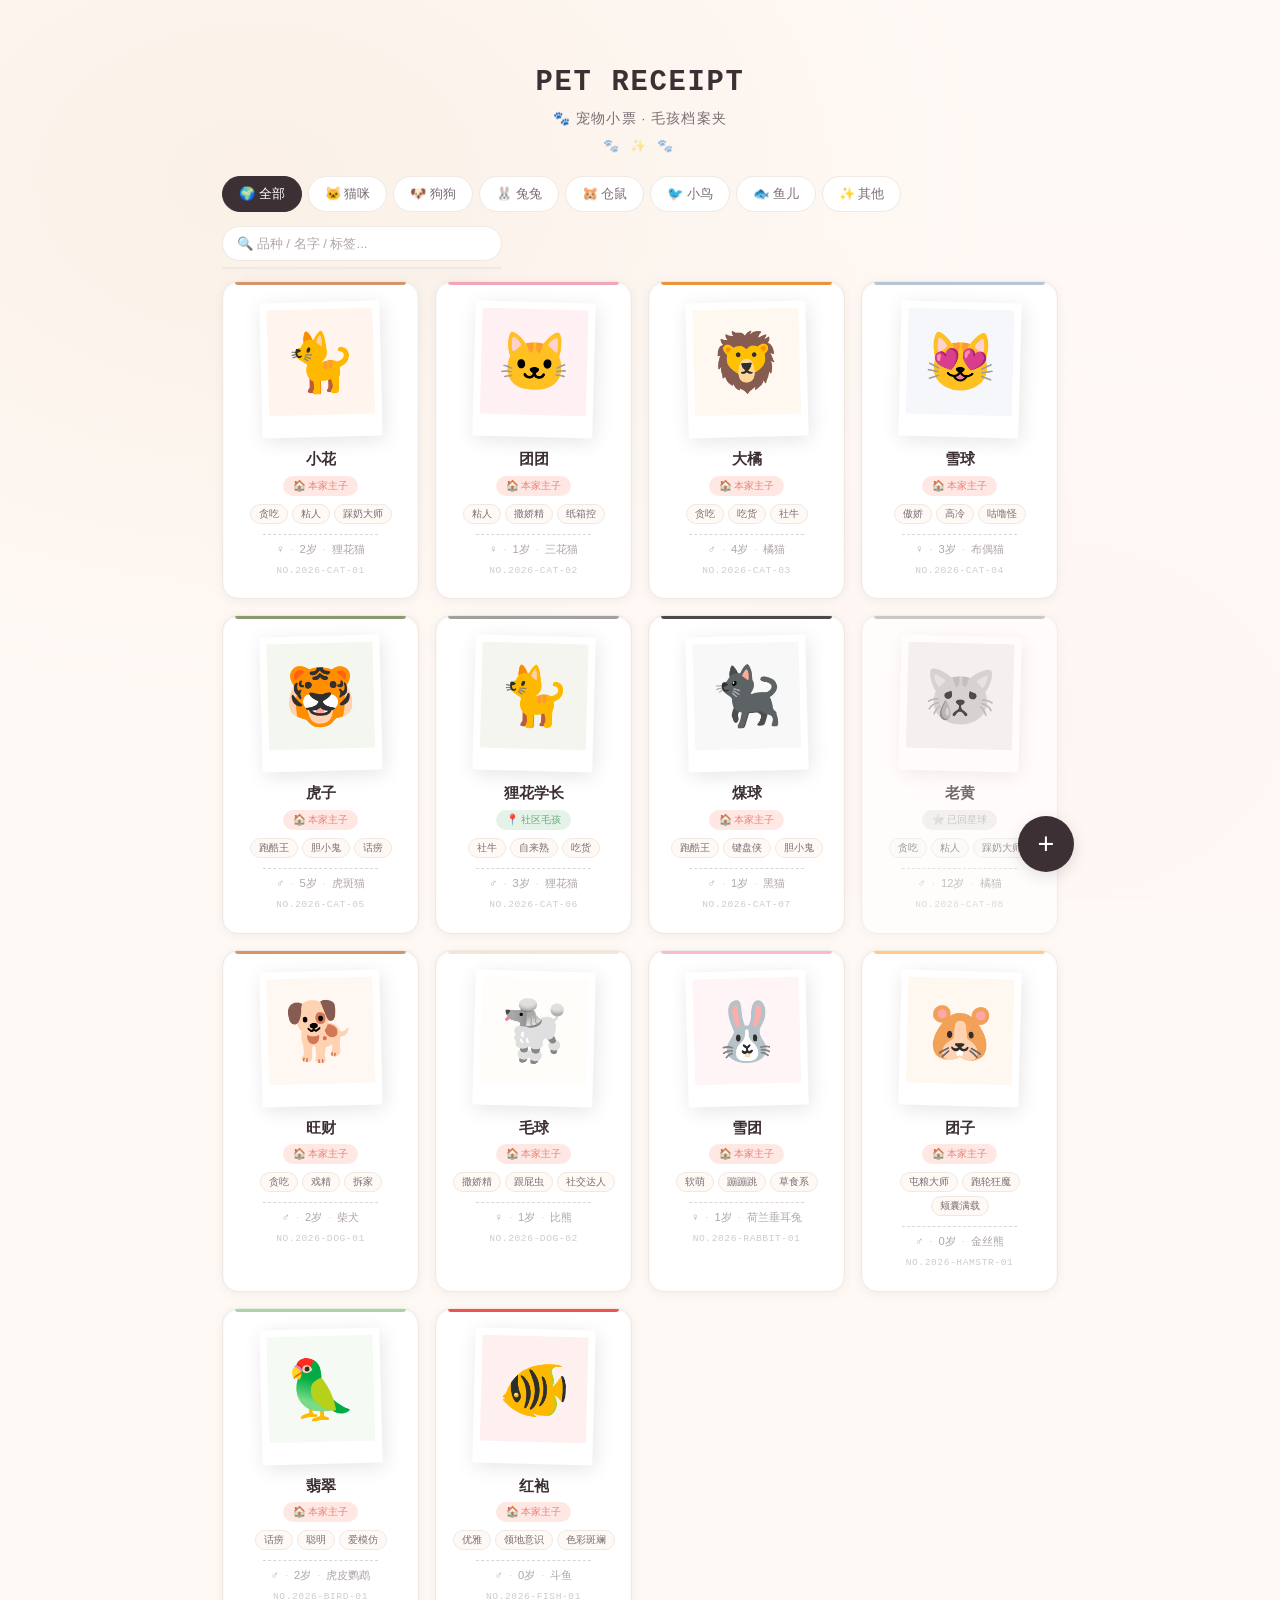
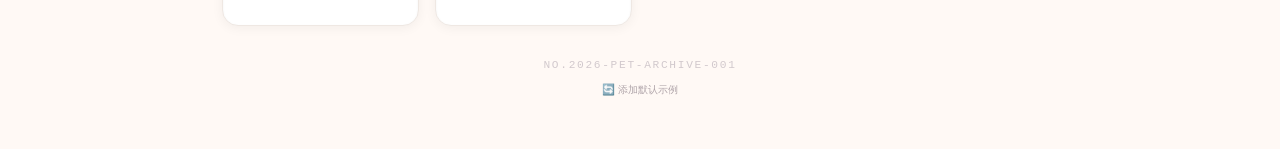
==== commit db0ad24e: "v3.5: 小票内容动态化 - 最爱食物+性格特点替换固定文案" ====
--- a/index.html
+++ b/index.html
@@ -8,7 +8,7 @@
   <meta http-equiv="Cache-Control" content="no-cache, no-store, must-revalidate">
 <meta name="theme-color" content="#FFF9F5">
   <title>宠物小票 · 档案夹 | PET RECEIPT</title>
-  <link rel="stylesheet" href="style.css?v=33">
+  <link rel="stylesheet" href="style.v34.css">
 </head>
 <body>
   <!-- 卡夹翻开转场遮罩 -->
@@ -45,8 +45,8 @@
   </div>
 
   <!-- 数据层 -->
-  <script src="data.js"></script>
+  <script src="data.v34.js"></script>
   <!-- 核心引擎 -->
-  <script src="script.js?v=33"></script>
+  <script src="script.v34.js"></script>
 </body>
 </html>
--- a/style.v34.css
+++ b/style.v34.css
@@ -0,0 +1,1877 @@
+/* ================================================================
+   猫咪小票 v2.0 — 设计系统样式表
+   Figma 设计 Token · 轻拟物化 · 现代复古风 · 三画板架构
+   ================================================================ */
+
+/* ============================================================
+   0. Design Tokens (Figma 映射)
+   ============================================================ */
+:root {
+  /* Surface 背景色 */
+  --surface-primary: #FFF9F5;
+  --surface-folder:  #F5E6D8;
+  --surface-receipt: #F2F2F2;
+  --surface-card:    #FFFFFF;
+
+  /* 语义标签色 — 更柔和的马卡龙色系 */
+  --tag-cat:       #FFE8E4;
+  --tag-cat-text:  #E8827A;
+  --tag-dog:       #E3EEFF;
+  --tag-dog-text:  #7B9CD0;
+  --tag-community: #E4F2E7;
+  --tag-comm-text: #6DA87A;
+
+  /* 状态色 */
+  --status-active: #8CC89B;
+  --status-star:   #B8B0C0;
+  --status-star-bg:#F0EBF3;
+
+  /* 油墨/文字 */
+  --ink-primary:   #3D3035;
+  --ink-secondary: #7A6E74;
+  --ink-light:     #B0A5AA;
+  --ink-ultra:     #D2C9CD;
+
+  /* 边框与分隔 */
+  --border-soft:   #EFE8E3;
+  --border-dashed: #DDD5CF;
+  --border-receipt:#CCCCCC;
+
+  /* 阴影 (轻拟物化) */
+  --shadow-folder-inner:  inset 0 1px 3px rgba(0,0,0,0.05);
+  --shadow-folder-drop:   0 8px 32px rgba(0,0,0,0.08), 0 2px 6px rgba(0,0,0,0.04);
+  --shadow-card:          0 2px 12px rgba(0,0,0,0.05);
+  --shadow-card-hover:    0 8px 24px rgba(0,0,0,0.10);
+  --shadow-polaroid:      2px 4px 20px rgba(0,0,0,0.10);
+  --shadow-fab:           0 4px 16px rgba(0,0,0,0.12);
+  --shadow-modal:         0 20px 60px rgba(0,0,0,0.18);
+
+  /* 圆角 */
+  --radius-xs:   4px;
+  --radius-sm:   8px;
+  --radius-md:   12px;
+  --radius-lg:   16px;
+  --radius-xl:   20px;
+  --radius-full: 9999px;
+
+  /* 字体 */
+  --font-ui:    -apple-system, BlinkMacSystemFont, 'Segoe UI', 'PingFang SC', 'Microsoft YaHei', 'Hiragino Sans GB', sans-serif;
+  --font-mono:  'SF Mono', 'Cascadia Code', 'Consolas', 'Courier New', monospace;
+  --font-hand:  'KaiTi', 'STKaiti', '楷体', serif;
+
+  /* 间距 */
+  --space-gutter: 12px;
+  --space-margin: 20px;
+}
+
+/* ============================================================
+   1. Reset & Base
+   ============================================================ */
+*, *::before, *::after { box-sizing: border-box; margin: 0; padding: 0; }
+
+html {
+  -webkit-text-size-adjust: 100%;
+  -webkit-tap-highlight-color: transparent;
+  scroll-behavior: smooth;
+}
+
+body {
+  font-family: var(--font-ui);
+  background: var(--surface-primary);
+  color: var(--ink-primary);
+  min-height: 100dvh;
+  line-height: 1.6;
+  -webkit-font-smoothing: antialiased;
+  -moz-osx-font-smoothing: grayscale;
+  overflow-x: hidden;
+  background-image:
+    radial-gradient(ellipse at 20% 20%, rgba(238,220,197,0.3) 0%, transparent 50%),
+    radial-gradient(ellipse at 80% 80%, rgba(251,233,231,0.2) 0%, transparent 50%);
+  background-attachment: fixed;
+}
+
+img { max-width: 100%; height: auto; display: block; }
+
+button {
+  border: none; background: none; cursor: pointer;
+  font-family: inherit; font-size: inherit; color: inherit;
+  -webkit-tap-highlight-color: transparent;
+}
+
+input, textarea, select {
+  font-family: inherit; font-size: inherit;
+  border: none; outline: none; background: none;
+}
+
+a { text-decoration: none; color: inherit; -webkit-tap-highlight-color: transparent; }
+
+/* ============================================================
+   2. Page Transition (卡夹翻开 3D 转场)
+   ============================================================ */
+#pageTransition {
+  position: fixed; inset: 0; z-index: 9999;
+  background: var(--surface-folder);
+  pointer-events: none;
+  transform-origin: left center;
+  transform: perspective(1600px) rotateY(0deg); /* 默认不遮挡 */
+  transition: transform 0.45s cubic-bezier(0.4, 0, 0.2, 1);
+  box-shadow: -4px 0 20px rgba(0,0,0,0.15);
+  /* 初始隐藏，等 JS 执行后再显示 */
+  visibility: hidden;
+}
+
+#pageTransition.shrink {
+  transform: perspective(1600px) rotateY(0deg);
+  visibility: hidden;
+}
+
+/* 从内页返回时的反向翻页 */
+#pageTransition.return {
+  transform-origin: left center;
+  transform: perspective(1600px) rotateY(0deg);
+}
+
+#pageTransition.return.active {
+  transform: perspective(1600px) rotateY(-90deg);
+}
+
+/* ============================================================
+   3. App Container
+   ============================================================ */
+.app-container {
+  max-width: 900px;
+  margin: 0 auto;
+  padding: 20px 24px 32px;
+  min-height: 100dvh;
+  display: flex;
+  flex-direction: column;
+}
+
+/* ============================================================
+   4. Archive Cover (首页 - 画板 A)
+   ============================================================ */
+
+/* --- 4.1 顶部标题 --- */
+.app-header {
+  text-align: center;
+  padding: 28px 0 20px;
+  position: relative;
+}
+
+.app-header::after {
+  content: '🐾 ✨ 🐾';
+  display: block;
+  font-size: 0.8rem;
+  letter-spacing: 0.3em;
+  margin-top: 6px;
+  opacity: 0.5;
+}
+
+.title-main {
+  font-family: var(--font-mono);
+  font-size: 1.5rem;
+  font-weight: 700;
+  letter-spacing: 0.06em;
+  color: var(--ink-primary);
+  min-width: 0;
+}
+
+.title-sub {
+  font-size: 0.85rem;
+  color: var(--ink-secondary);
+  letter-spacing: 0.08em;
+  margin-top: 2px;
+  min-width: 0;
+}
+
+/* --- 4.2 品种筛选区 --- */
+.filter-bar {
+  display: flex;
+  flex-wrap: wrap;
+  gap: 10px;
+  align-items: center;
+  margin-bottom: 20px;
+}
+
+.type-tabs {
+  display: flex;
+  flex-wrap: wrap;
+  gap: 6px;
+  flex: 1 1 auto;
+  min-width: 0;
+}
+
+.type-tab {
+  padding: 8px 16px;
+  border-radius: var(--radius-full);
+  font-size: 0.82rem;
+  font-weight: 500;
+  background: var(--surface-card);
+  color: var(--ink-secondary);
+  border: 1.5px solid var(--border-soft);
+  transition: all 0.2s ease;
+  white-space: nowrap;
+  cursor: pointer;
+}
+
+.type-tab.active {
+  background: var(--ink-primary);
+  color: #fff;
+  border-color: var(--ink-primary);
+}
+
+.type-tab:active { transform: scale(0.95); }
+
+.breed-selector {
+  position: relative;
+  flex: 0 1 240px;
+  min-width: 180px;
+}
+
+.breed-search {
+  width: 100%;
+  padding: 9px 14px;
+  background: var(--surface-card);
+  border: 1.5px solid var(--border-soft);
+  border-radius: var(--radius-full);
+  font-size: 0.82rem;
+  color: var(--ink-primary);
+  transition: border-color 0.2s;
+}
+
+.breed-search:focus { border-color: var(--ink-primary); }
+.breed-search::placeholder { color: var(--ink-light); }
+
+.breed-dropdown {
+  position: absolute;
+  top: calc(100% + 6px); left: 0; right: 0;
+  background: var(--surface-card);
+  border: 1.5px solid var(--border-soft);
+  border-radius: var(--radius-md);
+  max-height: 0; overflow: hidden;
+  transition: max-height 0.3s ease;
+  z-index: 100;
+  box-shadow: var(--shadow-folder-drop);
+}
+
+.breed-dropdown.open { max-height: 240px; overflow-y: auto; }
+
+.breed-option {
+  padding: 10px 16px; font-size: 0.85rem;
+  color: var(--ink-primary); cursor: pointer;
+  transition: background 0.12s; min-width: 0;
+}
+
+.breed-option:hover, .breed-option.highlight { background: var(--surface-primary); }
+
+.custom-breed-input {
+  width: 100%; padding: 10px 16px; font-size: 0.85rem;
+  border-top: 1px dashed var(--border-dashed);
+  background: var(--surface-primary); color: var(--ink-primary);
+}
+
+/* --- 4.3 宠物卡片网格 --- */
+.pet-grid {
+  display: grid;
+  grid-template-columns: repeat(auto-fill, minmax(180px, 1fr));
+  gap: 14px;
+  flex: 1;
+  align-content: start;
+}
+
+/* 档案夹卡片容器 */
+.pet-card {
+  background: var(--surface-card);
+  border-radius: var(--radius-lg);
+  padding: 16px 12px 14px;
+  box-shadow: var(--shadow-folder-inner), var(--shadow-card);
+  cursor: pointer;
+  transition: all 0.3s cubic-bezier(0.4, 0, 0.2, 1);
+  display: flex;
+  flex-direction: column;
+  align-items: center;
+  text-align: center;
+  min-width: 0;
+  position: relative;
+  overflow: hidden;
+  border: 1.5px solid var(--border-soft);
+}
+
+.pet-card:hover {
+  transform: translateY(-3px);
+  box-shadow: var(--shadow-card-hover);
+}
+
+.pet-card:active { transform: scale(0.97); box-shadow: var(--shadow-card-hover); }
+
+/* 顶部主题色条 */
+.pet-card::before {
+  content: '';
+  position: absolute; top: 0; left: 12px; right: 12px;
+  height: 3px;
+  background: var(--card-theme, var(--border-dashed));
+  border-radius: 0 0 3px 3px;
+}
+
+/* 已回星球 — 全局置灰 */
+.pet-card.status-star {
+  filter: grayscale(100%) opacity(0.7);
+}
+
+.pet-card.status-star::before {
+  background: var(--status-star);
+}
+
+/* --- 4.4 拍立得头像 --- */
+.card-polaroid {
+  width: 110px;
+  background: #fff;
+  padding: 7px 7px 22px 7px;
+  box-shadow: var(--shadow-polaroid);
+  transform: rotate(-1.5deg);
+  margin-bottom: 10px;
+  border-radius: 2px;
+  transition: transform 0.3s ease;
+}
+
+.pet-card:hover .card-polaroid { transform: rotate(0deg); }
+
+.pet-card:nth-child(even) .card-polaroid { transform: rotate(1.5deg); }
+.pet-card:nth-child(even):hover .card-polaroid { transform: rotate(0deg); }
+
+.card-polaroid .polaroid-img {
+  width: 96px; height: 96px;
+  border-radius: 1px;
+  display: flex; align-items: center; justify-content: center;
+  font-size: 3.2rem;
+  background: var(--detail-bg, var(--surface-primary));
+  overflow: hidden;
+  position: relative;
+}
+
+/* Polaroid 中的照片 */
+.card-polaroid .polaroid-img img {
+  width: 100%; height: 100%;
+  object-fit: cover;
+  position: absolute; inset: 0;
+}
+
+/* --- 4.5 卡片信息 --- */
+.card-name {
+  font-size: 0.95rem;
+  font-weight: 650;
+  color: var(--ink-primary);
+  min-width: 0;
+  max-width: 100%;
+  overflow: hidden;
+  text-overflow: ellipsis;
+  white-space: nowrap;
+}
+
+/* 身份徽章 */
+.card-badge {
+  display: inline-flex;
+  align-items: center;
+  gap: 3px;
+  padding: 2px 10px;
+  border-radius: var(--radius-full);
+  font-size: 0.65rem;
+  font-weight: 500;
+  margin: 4px 0;
+  min-width: 0;
+}
+
+.badge-private { background: var(--tag-cat); color: var(--tag-cat-text); }
+.badge-community { background: var(--tag-community); color: var(--tag-comm-text); }
+.badge-star { background: var(--status-star-bg); color: var(--status-star); }
+
+/* 特征标签 */
+.card-tags {
+  display: flex;
+  flex-wrap: wrap;
+  gap: 4px;
+  justify-content: center;
+  margin: 4px 0;
+  min-width: 0;
+  max-height: 80px;
+  overflow-y: auto;
+  scrollbar-width: none;
+}
+
+.card-tags::-webkit-scrollbar { display: none; }
+
+.card-tag {
+  padding: 2px 8px;
+  border-radius: var(--radius-full);
+  font-size: 0.62rem;
+  font-weight: 500;
+  background: var(--surface-primary);
+  color: var(--ink-secondary);
+  border: 1px solid var(--border-soft);
+  white-space: nowrap;
+  line-height: 1.4;
+}
+
+/* 分割虚线 */
+.card-divider {
+  width: 70%;
+  height: 1px;
+  border-bottom: 1px dashed var(--border-dashed);
+  margin: 6px 0;
+}
+
+/* 元信息行 */
+.card-meta {
+  font-size: 0.7rem;
+  color: var(--ink-light);
+  min-width: 0;
+  display: flex;
+  gap: 6px;
+  align-items: center;
+  flex-wrap: wrap;
+  justify-content: center;
+}
+
+.card-meta .meta-dot { color: var(--border-dashed); }
+
+.card-id {
+  font-family: var(--font-mono);
+  font-size: 0.6rem;
+  color: var(--ink-ultra);
+  font-variant-numeric: tabular-nums;
+  letter-spacing: 0.06em;
+  margin-top: 4px;
+}
+
+/* --- 4.6 空状态 --- */
+.pet-grid-empty {
+  grid-column: 1 / -1;
+  text-align: center;
+  padding: 80px 20px;
+  color: var(--ink-light);
+}
+
+.pet-grid-empty .empty-icon { font-size: 4rem; display: block; margin-bottom: 16px; }
+.pet-grid-empty .empty-action {
+  display: inline-block; margin-top: 16px; padding: 10px 28px;
+  background: var(--ink-primary); color: #fff;
+  border-radius: var(--radius-full); font-size: 0.9rem; cursor: pointer;
+}
+
+/* --- 4.7 FAB 新增按钮 --- */
+.fab-btn {
+  position: fixed;
+  bottom: 28px; right: max(24px, calc((100% - 900px) / 2 + 16px));
+  width: 56px; height: 56px;
+  border-radius: 50%;
+  background: var(--ink-primary);
+  color: #fff;
+  font-size: 1.8rem;
+  display: flex; align-items: center; justify-content: center;
+  box-shadow: var(--shadow-fab);
+  z-index: 200;
+  transition: all 0.25s ease;
+}
+
+.fab-btn:active { transform: scale(0.9); background: #000; }
+
+/* --- 4.9 底部页脚 --- */
+.app-footer {
+  text-align: center;
+  padding-top: 24px; margin-top: auto;
+}
+
+.barcode-text {
+  font-family: var(--font-mono);
+  font-size: 0.7rem; color: var(--ink-ultra);
+  letter-spacing: 0.15em;
+  font-variant-numeric: tabular-nums;
+}
+
+/* ============================================================
+   5. Detail Page — 时光轴视图 (画板 B)
+   ============================================================ */
+
+/* --- 5.1 顶栏操作按钮 --- */
+.detail-top-bar {
+  display: flex;
+  justify-content: space-between;
+  align-items: center;
+  margin-bottom: 12px;
+}
+
+.back-btn {
+  display: inline-flex; align-items: center; gap: 4px;
+  font-size: 0.9rem; color: var(--ink-secondary);
+  padding: 6px 2px; transition: color 0.2s;
+  width: fit-content;
+}
+
+.back-btn:active { color: var(--ink-primary); }
+
+.action-btns {
+  display: flex; gap: 6px;
+}
+
+.btn-icon {
+  width: 36px; height: 36px;
+  border-radius: 50%;
+  display: flex; align-items: center; justify-content: center;
+  font-size: 1rem;
+  background: var(--surface-card);
+  border: 1px solid var(--border-soft);
+  transition: all 0.2s;
+}
+
+.btn-icon:active { background: var(--surface-primary); transform: scale(0.93); }
+.btn-icon.danger { color: #D32F2F; border-color: #FFCDD2; }
+.btn-icon.danger:active { background: #FFEBEE; }
+
+/* --- 5.2 宠物详情卡片 (拟物化) --- */
+.pet-detail-card {
+  background: var(--surface-card);
+  border-radius: var(--radius-lg);
+  padding: 24px 20px;
+  box-shadow: var(--shadow-folder-inner), var(--shadow-folder-drop);
+  border: 1.5px solid var(--border-soft);
+  min-width: 0;
+  margin-bottom: 16px;
+  transition: filter 0.4s ease;
+}
+
+.pet-detail-card.status-star {
+  filter: grayscale(100%);
+  background: var(--surface-receipt);
+}
+
+/* --- 5.3 拍立得超级头像 (1/3 屏高度) --- */
+.detail-polaroid {
+  width: 200px;
+  margin: 0 auto 16px;
+  background: #fff;
+  padding: 12px 12px 34px 12px;
+  box-shadow: var(--shadow-polaroid);
+  transform: rotate(-1.5deg);
+  border-radius: 2px;
+  transition: transform 0.3s ease;
+}
+
+.detail-polaroid:hover { transform: rotate(0deg); }
+
+.detail-polaroid .polaroid-img {
+  width: 176px; height: 176px;
+  display: flex; align-items: center; justify-content: center;
+  font-size: 5rem;
+  background: var(--detail-bg, var(--surface-primary));
+  border-radius: 1px;
+  overflow: hidden;
+  position: relative;
+}
+
+.detail-polaroid .polaroid-img img {
+  width: 100%; height: 100%;
+  object-fit: cover;
+  position: absolute; inset: 0;
+}
+
+.detail-polaroid .polaroid-caption {
+  font-family: var(--font-hand);
+  font-size: 0.85rem;
+  color: var(--ink-secondary);
+  text-align: center;
+  margin-top: 6px;
+  letter-spacing: 0.04em;
+}
+
+/* --- 5.4 身份徽章 (详情版) --- */
+.detail-badge-row {
+  display: flex; gap: 8px; flex-wrap: wrap;
+  justify-content: center; margin-bottom: 16px;
+}
+
+.detail-badge {
+  display: inline-flex; align-items: center; gap: 4px;
+  padding: 4px 14px; border-radius: var(--radius-full);
+  font-size: 0.75rem; font-weight: 550;
+}
+
+/* --- 5.5 信息网格 --- */
+.detail-divider {
+  border: none; border-top: 1px dashed var(--border-dashed);
+  margin: 14px 0;
+}
+
+.detail-info-grid {
+  display: grid;
+  grid-template-columns: repeat(auto-fill, minmax(160px, 1fr));
+  gap: 10px 18px;
+}
+
+.detail-info-item { min-width: 0; }
+
+.detail-info-item .info-label {
+  font-size: 0.65rem; color: var(--ink-light);
+  text-transform: uppercase; letter-spacing: 0.08em; margin-bottom: 2px;
+}
+
+.detail-info-item .info-value {
+  font-size: 0.9rem; font-weight: 500; color: var(--ink-primary);
+  min-width: 0; overflow: hidden; text-overflow: ellipsis;
+}
+
+/* --- 5.6 特征标签区 --- */
+.detail-tags-section {
+  display: flex; flex-wrap: wrap; gap: 6px;
+  margin-top: 14px;
+}
+
+.detail-tag {
+  padding: 4px 12px;
+  border-radius: var(--radius-full);
+  font-size: 0.75rem; font-weight: 500;
+  background: var(--surface-primary);
+  color: var(--ink-secondary);
+  border: 1px solid var(--border-soft);
+}
+
+/* --- 5.7 备注区 --- */
+.detail-notes {
+  margin-top: 14px; padding: 12px 14px;
+  background: var(--surface-primary);
+  border-radius: var(--radius-sm);
+  font-size: 0.82rem; color: var(--ink-secondary);
+  line-height: 1.6; min-width: 0;
+  border-left: 3px solid var(--border-dashed);
+}
+
+/* --- 5.8 时光轴 (Timeline) --- */
+.timeline-section {
+  margin-top: 20px;
+}
+
+.timeline-title {
+  font-size: 0.8rem;
+  font-weight: 600;
+  color: var(--ink-secondary);
+  letter-spacing: 0.06em;
+  margin-bottom: 12px;
+  padding-left: 36px;
+}
+
+.timeline-axis {
+  position: relative;
+  padding-left: 32px;
+}
+
+/* 虚轴 */
+.timeline-axis::before {
+  content: '';
+  position: absolute; left: 12px; top: 8px; bottom: 8px;
+  width: 0;
+  border-left: 1.5px dashed var(--border-dashed);
+}
+
+/* 爪印节点 */
+.timeline-node {
+  position: absolute;
+  left: 8px;
+  width: 10px; height: 10px;
+  font-size: 0.6rem;
+  transform: translateY(4px);
+}
+
+/* 记录卡片 */
+.timeline-card {
+  background: var(--surface-card);
+  border: 1px solid var(--border-soft);
+  border-radius: var(--radius-sm);
+  padding: 12px 14px;
+  margin-bottom: 12px;
+  box-shadow: var(--shadow-card);
+  position: relative;
+  min-width: 0;
+  transition: transform 0.2s;
+}
+
+/* 随机轻微倾斜 */
+.timeline-card:nth-child(odd) { transform: rotate(-1.5deg); }
+.timeline-card:nth-child(even) { transform: rotate(1.5deg); }
+.timeline-card:nth-child(3n) { transform: rotate(0.8deg); }
+.timeline-card:nth-child(5n) { transform: rotate(-1deg); }
+
+.timeline-card:active { transform: rotate(0deg) scale(0.98); }
+
+.timeline-card .tl-date {
+  font-family: var(--font-mono);
+  font-size: 0.65rem; color: var(--ink-ultra);
+  font-variant-numeric: tabular-nums;
+}
+
+.timeline-card .tl-content {
+  font-size: 0.82rem; color: var(--ink-primary);
+  margin-top: 4px; line-height: 1.5;
+}
+
+.timeline-empty {
+  text-align: center; padding: 30px;
+  color: var(--ink-light); font-size: 0.82rem;
+}
+
+/* --- 5.9 操作按钮区 --- */
+.detail-actions {
+  display: flex; gap: 10px; margin-top: 16px;
+}
+
+.btn-primary {
+  flex: 1; padding: 14px;
+  background: var(--ink-primary); color: #fff;
+  font-size: 0.95rem; font-weight: 600;
+  border-radius: var(--radius-md);
+  letter-spacing: 0.04em;
+  transition: all 0.2s;
+  text-align: center;
+  box-shadow: 0 2px 8px rgba(0,0,0,0.12);
+}
+
+.btn-primary:active {
+  background: #000; transform: translateY(1px);
+  box-shadow: 0 1px 4px rgba(0,0,0,0.12);
+}
+
+.btn-secondary {
+  flex: 0 0 auto; padding: 14px 20px;
+  background: var(--surface-card); color: var(--ink-primary);
+  font-size: 0.95rem; font-weight: 550;
+  border-radius: var(--radius-md);
+  border: 1.5px solid var(--border-soft);
+  transition: all 0.2s;
+}
+
+.btn-secondary:active { background: var(--surface-primary); }
+
+/* FAB 文字标签 */
+.fab-label {
+  position: fixed;
+  bottom: 90px;
+  right: max(24px, calc((100% - 900px) / 2 + 16px));
+  background: var(--ink-primary);
+  color: #fff;
+  font-size: 0.7rem;
+  padding: 4px 12px;
+  border-radius: var(--radius-full);
+  z-index: 199;
+  pointer-events: none;
+  white-space: nowrap;
+  box-shadow: var(--shadow-fab);
+  animation: fabPulse 2s ease-in-out infinite;
+}
+
+@keyframes fabPulse {
+  0%, 100% { opacity: 0.85; }
+  50% { opacity: 1; }
+}
+
+/* 打卡类型选择按钮 */
+.checkin-type-row {
+  display: flex; flex-wrap: wrap; gap: 8px;
+  margin-bottom: 16px;
+  justify-content: center;
+}
+
+.checkin-type-btn {
+  padding: 8px 16px;
+  border-radius: var(--radius-full);
+  font-size: 0.78rem;
+  border: 1.5px solid var(--border-soft);
+  background: var(--surface-card);
+  color: var(--ink-secondary);
+  cursor: pointer;
+  transition: all 0.2s;
+  white-space: nowrap;
+}
+
+.checkin-type-btn.active {
+  background: var(--tag-comm-text);
+  color: #fff;
+  border-color: var(--tag-comm-text);
+  box-shadow: 0 2px 8px rgba(46,125,50,0.25);
+}
+
+.checkin-type-btn:active { transform: scale(0.95); }
+
+/* 常用地点标签 */
+.recent-locations {
+  display: flex; flex-wrap: wrap; gap: 6px;
+  margin-top: 8px;
+}
+
+.recent-loc-tag {
+  padding: 4px 10px;
+  border-radius: var(--radius-full);
+  font-size: 0.7rem;
+  background: var(--surface-primary);
+  color: var(--ink-secondary);
+  border: 1px solid var(--border-soft);
+  cursor: pointer;
+  white-space: nowrap;
+  transition: all 0.15s;
+}
+
+.recent-loc-tag:active {
+  background: var(--tag-community);
+  color: var(--tag-comm-text);
+  border-color: var(--tag-comm-text);
+}
+
+/* --- 5.10 社区 FAB 打卡 --- */
+.community-fab {
+  position: fixed;
+  bottom: 28px;
+  right: max(24px, calc((100% - 900px) / 2 + 16px));
+  width: 56px; height: 56px;
+  border-radius: 50%;
+  background: var(--tag-comm-text);
+  color: #fff;
+  font-size: 1.4rem;
+  display: flex; align-items: center; justify-content: center;
+  box-shadow: var(--shadow-fab);
+  z-index: 200;
+  transition: all 0.25s ease;
+}
+
+.community-fab:active { transform: scale(0.9); background: #1B5E20; }
+
+/* ============================================================
+   5.11 帖子卡片 (微博式记录)
+   ============================================================ */
+.post-card {
+  background: var(--surface-card);
+  border: 1px solid var(--border-soft);
+  border-radius: var(--radius-md);
+  padding: 14px;
+  margin-bottom: 14px;
+  box-shadow: var(--shadow-card);
+  position: relative;
+  min-width: 0;
+}
+
+.post-header {
+  display: flex; justify-content: space-between; align-items: flex-start;
+  margin-bottom: 8px;
+}
+
+.post-meta {
+  display: flex; flex-wrap: wrap; gap: 8px;
+  font-size: 0.72rem; color: var(--ink-light);
+  align-items: center;
+}
+
+.post-date {
+  font-family: var(--font-mono);
+  font-variant-numeric: tabular-nums;
+  color: var(--ink-secondary);
+  font-weight: 500;
+}
+
+.post-location {
+  display: inline-flex; align-items: center; gap: 3px;
+  color: var(--tag-comm-text);
+  background: var(--tag-community);
+  padding: 2px 8px;
+  border-radius: var(--radius-full);
+  font-size: 0.68rem;
+}
+
+.post-text {
+  font-size: 0.88rem; color: var(--ink-primary);
+  line-height: 1.7;
+  margin-bottom: 10px;
+  word-break: break-word;
+}
+
+.post-photos {
+  display: grid;
+  grid-template-columns: repeat(auto-fill, minmax(100px, 1fr));
+  gap: 6px;
+  margin-bottom: 8px;
+}
+
+.post-photo {
+  width: 100%;
+  aspect-ratio: 1;
+  object-fit: cover;
+  border-radius: var(--radius-sm);
+  border: 1px solid var(--border-soft);
+  cursor: pointer;
+  transition: transform 0.2s;
+  background: var(--surface-primary);
+}
+
+.post-photo:active { transform: scale(0.95); }
+
+.post-photo-single {
+  max-height: 260px;
+  width: 100%;
+  object-fit: cover;
+  border-radius: var(--radius-sm);
+  cursor: pointer;
+}
+
+.post-video-wrap {
+  margin-bottom: 8px;
+  border-radius: var(--radius-sm);
+  overflow: hidden;
+  border: 1px solid var(--border-soft);
+}
+
+.post-video-wrap video {
+  width: 100%; max-height: 240px;
+  display: block; background: #000;
+}
+
+.post-delete-btn {
+  font-size: 0.68rem; color: var(--ink-ultra);
+  cursor: pointer; padding: 2px 6px;
+  border-radius: var(--radius-xs);
+  transition: all 0.2s;
+}
+
+.post-delete-btn:hover { color: #D32F2F; background: #FFEBEE; }
+
+/* --- 5.12 发帖表单 --- */
+.post-form-overlay {
+  position: fixed; inset: 0; z-index: 4000;
+  background: rgba(0,0,0,0.5);
+  display: flex; align-items: flex-end; justify-content: center;
+  opacity: 0; pointer-events: none;
+  transition: opacity 0.3s ease;
+}
+
+.post-form-overlay.open { opacity: 1; pointer-events: auto; }
+
+.post-form {
+  background: var(--surface-card);
+  border-radius: var(--radius-xl) var(--radius-xl) 0 0;
+  width: 100%; max-width: 560px;
+  max-height: 90dvh;
+  overflow-y: auto;
+  padding: 8px 20px 28px;
+  box-shadow: var(--shadow-modal);
+  transform: translateY(100%);
+  transition: transform 0.35s cubic-bezier(0.32, 0.72, 0, 1);
+}
+
+.post-form-overlay.open .post-form { transform: translateY(0); }
+
+.post-form-header {
+  display: flex; justify-content: space-between; align-items: center;
+  padding: 12px 0 10px;
+  position: sticky; top: 0; background: var(--surface-card);
+  z-index: 1;
+  border-bottom: 1px solid var(--border-soft);
+  margin-bottom: 14px;
+}
+
+.post-form-title { font-size: 1.05rem; font-weight: 650; }
+
+.post-form-close {
+  width: 32px; height: 32px; border-radius: 50%;
+  background: var(--surface-primary);
+  display: flex; align-items: center; justify-content: center;
+  font-size: 1.1rem; color: var(--ink-secondary); cursor: pointer;
+}
+
+.post-form-close:active { background: var(--border-soft); }
+
+.post-form-row {
+  display: flex; gap: 10px; margin-bottom: 12px;
+}
+
+.post-form-row .form-group { flex: 1; margin-bottom: 0; }
+
+.post-photo-preview {
+  display: flex; flex-wrap: wrap; gap: 6px;
+  margin-bottom: 12px;
+}
+
+.post-photo-preview .preview-item {
+  width: 72px; height: 72px;
+  border-radius: var(--radius-sm);
+  background-size: cover; background-position: center;
+  position: relative;
+  border: 1px solid var(--border-soft);
+}
+
+.post-photo-preview .preview-del {
+  position: absolute; top: -6px; right: -6px;
+  width: 18px; height: 18px; border-radius: 50%;
+  background: #D32F2F; color: #fff;
+  font-size: 0.55rem;
+  display: flex; align-items: center; justify-content: center;
+  cursor: pointer;
+}
+
+.post-form-add-photo {
+  width: 72px; height: 72px;
+  border-radius: var(--radius-sm);
+  border: 2px dashed var(--border-dashed);
+  display: flex; align-items: center; justify-content: center;
+  font-size: 1.5rem; color: var(--ink-light);
+  cursor: pointer;
+  flex-shrink: 0;
+}
+
+.post-form-add-photo:active { border-color: var(--ink-primary); color: var(--ink-primary); }
+
+.post-video-preview {
+  display: flex; align-items: center; gap: 8px;
+  font-size: 0.78rem; color: var(--tag-comm-text);
+  margin-bottom: 12px;
+}
+
+.post-submit-btn {
+  width: 100%; padding: 14px;
+  background: var(--ink-primary); color: #fff;
+  font-size: 1rem; font-weight: 600;
+  border-radius: var(--radius-md);
+  margin-top: 10px;
+  letter-spacing: 0.04em;
+  cursor: pointer;
+  transition: all 0.2s;
+  box-shadow: 0 2px 8px rgba(0,0,0,0.1);
+}
+
+.post-submit-btn:active { background: #000; transform: translateY(1px); }
+
+/* 帖子时间轴容器 */
+.post-timeline {
+  position: relative;
+  padding-left: 32px;
+}
+
+.post-timeline::before {
+  content: '';
+  position: absolute; left: 12px; top: 8px; bottom: 8px;
+  width: 0;
+  border-left: 2px dashed var(--border-dashed);
+}
+
+.post-timeline .timeline-dot {
+  position: absolute; left: 6px;
+  width: 14px; height: 14px;
+  font-size: 0.7rem;
+  transform: translateY(6px);
+}
+
+/* 空态 */
+.post-empty {
+  text-align: center; padding: 30px;
+  color: var(--ink-light); font-size: 0.82rem;
+}
+
+/* ============================================================
+   6. Receipt Generator — 小票生成器 (画板 C)
+   ============================================================ */
+
+/* 锯齿撕边容器 */
+#receiptPrintZone {
+  position: fixed; top: 0; left: -9999px;
+  width: 375px;
+  background: var(--surface-receipt);
+  color: #1a1a1a;
+  font-family: var(--font-mono);
+  line-height: 1.5;
+  z-index: -1;
+  /* 上下锯齿 */
+  clip-path:
+    polygon(
+      0% 8px, 8px 0%, 16px 8px, 24px 0%, 32px 8px, 40px 0%, 48px 8px,
+      56px 0%, 64px 8px, 72px 0%, 80px 8px, 88px 0%, 96px 8px,
+      104px 0%, 112px 8px, 120px 0%, 128px 8px, 136px 0%, 144px 8px,
+      152px 0%, 160px 8px, 168px 0%, 176px 8px, 184px 0%, 192px 8px,
+      200px 0%, 208px 8px, 216px 0%, 224px 8px, 232px 0%, 240px 8px,
+      248px 0%, 256px 8px, 264px 0%, 272px 8px, 280px 0%, 288px 8px,
+      296px 0%, 304px 8px, 312px 0%, 320px 8px, 328px 0%, 336px 8px,
+      344px 0%, 352px 8px, 360px 0%, 368px 8px, 375px 0%,
+      375px calc(100% - 8px), 368px 100%, 360px calc(100% - 8px),
+      352px 100%, 344px calc(100% - 8px), 336px 100%, 328px calc(100% - 8px),
+      320px 100%, 312px calc(100% - 8px), 304px 100%, 296px calc(100% - 8px),
+      288px 100%, 280px calc(100% - 8px), 272px 100%, 264px calc(100% - 8px),
+      256px 100%, 248px calc(100% - 8px), 240px 100%, 232px calc(100% - 8px),
+      224px 100%, 216px calc(100% - 8px), 208px 100%, 200px calc(100% - 8px),
+      192px 100%, 184px calc(100% - 8px), 176px 100%, 168px calc(100% - 8px),
+      160px 100%, 152px calc(100% - 8px), 144px 100%, 136px calc(100% - 8px),
+      128px 100%, 120px calc(100% - 8px), 112px 100%, 104px calc(100% - 8px),
+      96px 100%, 88px calc(100% - 8px), 80px 100%, 72px calc(100% - 8px),
+      64px 100%, 56px calc(100% - 8px), 48px 100%, 40px calc(100% - 8px),
+      32px 100%, 24px calc(100% - 8px), 16px 100%, 8px calc(100% - 8px), 0% 100%,
+      0% calc(100% - 8px), 8px calc(100% - 0px), 16px calc(100% - 8px),
+      0% calc(100% - 16px)
+    );
+}
+
+/* Fallback: 如果浏览器不支持复杂 clip-path，使用简单虚线上边 */
+#receiptPrintZone {
+  padding: 28px 22px;
+  border-top: 3px double #999;
+  border-bottom: 3px double #999;
+}
+
+/* 小票内部样式 */
+.rz-header {
+  text-align: center;
+  border-bottom: 1px dashed #999;
+  padding-bottom: 12px;
+  margin-bottom: 14px;
+}
+
+.rz-store-name {
+  font-size: 1rem;
+  font-weight: 700;
+  letter-spacing: 0.1em;
+}
+
+.rz-store-sub {
+  font-size: 0.6rem;
+  color: #666;
+  margin-top: 2px;
+  letter-spacing: 0.05em;
+}
+
+.rz-avatar-area {
+  text-align: center;
+  padding: 12px 0;
+  border-bottom: 1px dashed #999;
+}
+
+.rz-avatar {
+  font-size: 4rem;
+  line-height: 1;
+  /* 热敏点阵滤镜 */
+  filter: contrast(200%) grayscale(100%) brightness(1.1);
+  display: inline-block;
+}
+
+.rz-pet-name {
+  font-size: 0.9rem;
+  font-weight: 700;
+  text-align: center;
+  margin-top: 4px;
+}
+
+.rz-info-table {
+  width: 100%;
+  border-collapse: collapse;
+  margin: 10px 0;
+}
+
+.rz-info-table td {
+  padding: 4px 0;
+  font-size: 0.7rem;
+  border-bottom: 1px dotted #ddd;
+  font-variant-numeric: tabular-nums;
+}
+
+.rz-info-table td:first-child {
+  color: #666;
+  width: 32%;
+  white-space: nowrap;
+}
+
+.rz-info-table td:last-child {
+  font-weight: 500;
+  text-align: right;
+}
+
+/* 流水化对齐线 */
+.rz-flow-line {
+  display: flex;
+  justify-content: space-between;
+  padding: 3px 0;
+  font-size: 0.7rem;
+  border-bottom: 1px dotted #ddd;
+}
+
+.rz-flow-line .rz-label { color: #666; }
+.rz-flow-line .rz-value { font-weight: 500; text-align: right; }
+.rz-flow-line .rz-divider-line { flex: 1; border-bottom: 1px dotted #ccc; margin: 0 6px; align-self: flex-end; margin-bottom: 4px; }
+
+.rz-divider {
+  border: none;
+  border-top: 1px dashed #999;
+  margin: 12px 0;
+}
+
+.rz-barcode {
+  text-align: center;
+  font-size: 0.65rem;
+  letter-spacing: 0.12em;
+  font-variant-numeric: tabular-nums;
+  margin: 6px 0;
+  font-family: var(--font-mono);
+}
+
+/* 条形码线条模拟 */
+.rz-barcode-lines {
+  display: flex;
+  justify-content: center;
+  align-items: flex-end;
+  gap: 2px;
+  height: 32px;
+  margin: 6px 0;
+}
+
+.rz-barcode-lines .bar {
+  width: 2px;
+  background: #1a1a1a;
+  border-radius: 0;
+}
+
+.rz-qr-wrap {
+  text-align: center;
+  margin: 10px 0 4px;
+  padding: 8px;
+  border: 1px dashed #999;
+  border-radius: 4px;
+  display: inline-block;
+  width: fit-content;
+  margin-left: auto;
+  margin-right: auto;
+}
+
+.rz-qr-wrap canvas {
+  display: block;
+  width: 80px;
+  height: 80px;
+}
+
+.rz-qr-caption {
+  font-size: 0.5rem;
+  color: #999;
+  text-align: center;
+  margin-top: 4px;
+}
+
+.rz-footer {
+  text-align: center;
+  font-size: 0.55rem;
+  color: #666;
+  border-top: 1px dashed #999;
+  padding-top: 10px;
+  margin-top: 10px;
+}
+
+/* --- 小票预览覆盖层 --- */
+.receipt-overlay {
+  position: fixed; inset: 0; z-index: 5000;
+  background: rgba(0,0,0,0.88);
+  display: flex; flex-direction: column;
+  align-items: center; justify-content: center;
+  opacity: 0; pointer-events: none;
+  transition: opacity 0.35s ease;
+  padding: 20px;
+}
+
+.receipt-overlay.visible { opacity: 1; pointer-events: auto; }
+
+.receipt-overlay img {
+  max-width: 92vw; max-height: 72vh;
+  border-radius: 4px;
+  box-shadow: 0 12px 40px rgba(0,0,0,0.3);
+  background: #fff;
+}
+
+.close-receipt {
+  margin-top: 20px; padding: 10px 36px;
+  background: var(--surface-card); color: var(--ink-primary);
+  border-radius: var(--radius-full); font-size: 0.9rem; font-weight: 500;
+}
+
+.close-receipt:active { background: #ddd; transform: scale(0.96); }
+
+.save-hint {
+  margin-top: 10px; font-size: 0.7rem;
+  color: rgba(255,255,255,0.55); text-align: center;
+}
+
+/* ============================================================
+   7. Form Modal — 新增/编辑表单
+   ============================================================ */
+.form-modal-overlay {
+  position: fixed; inset: 0; z-index: 4000;
+  background: rgba(0,0,0,0.5);
+  display: flex; align-items: flex-end; justify-content: center;
+  opacity: 0; pointer-events: none;
+  transition: opacity 0.3s ease;
+}
+
+.form-modal-overlay.open { opacity: 1; pointer-events: auto; }
+
+.form-modal {
+  background: var(--surface-card);
+  border-radius: var(--radius-xl) var(--radius-xl) 0 0;
+  width: 100%; max-width: 560px;
+  max-height: 88dvh;
+  overflow-y: auto;
+  padding: 8px 24px 28px;
+  box-shadow: var(--shadow-modal);
+  transform: translateY(100%);
+  transition: transform 0.35s cubic-bezier(0.32, 0.72, 0, 1);
+}
+
+.form-modal-overlay.open .form-modal { transform: translateY(0); }
+
+.form-modal-header {
+  display: flex; justify-content: space-between; align-items: center;
+  padding: 12px 0 10px;
+  position: sticky; top: 0; background: var(--surface-card);
+  z-index: 1;
+  border-bottom: 1px solid var(--border-soft);
+  margin-bottom: 16px;
+}
+
+.form-modal-title {
+  font-size: 1.05rem; font-weight: 650;
+}
+
+.form-modal-close {
+  width: 32px; height: 32px;
+  border-radius: 50%;
+  background: var(--surface-primary);
+  display: flex; align-items: center; justify-content: center;
+  font-size: 1.1rem; color: var(--ink-secondary);
+}
+
+.form-modal-close:active { background: var(--border-soft); }
+
+/* 头像选择器 */
+.avatar-picker-label {
+  font-size: 0.78rem; font-weight: 550; color: var(--ink-secondary);
+  margin-bottom: 8px;
+}
+
+.avatar-picker {
+  display: flex; flex-wrap: wrap; gap: 6px;
+  margin-bottom: 16px;
+}
+
+.avatar-option {
+  width: 44px; height: 44px;
+  border-radius: var(--radius-sm);
+  display: flex; align-items: center; justify-content: center;
+  font-size: 1.5rem;
+  border: 2px solid transparent;
+  background: var(--surface-primary);
+  cursor: pointer; transition: all 0.15s;
+}
+
+.avatar-option.selected {
+  border-color: var(--ink-primary);
+  background: var(--surface-card);
+  box-shadow: 0 2px 8px rgba(0,0,0,0.1);
+}
+
+.avatar-option:active { transform: scale(0.9); }
+
+/* 表单字段 */
+.form-group {
+  margin-bottom: 14px;
+}
+
+.form-label {
+  display: block;
+  font-size: 0.78rem; font-weight: 550;
+  color: var(--ink-secondary);
+  margin-bottom: 5px;
+}
+
+.form-label .required {
+  color: #D32F2F; margin-left: 2px;
+}
+
+.form-input, .form-textarea {
+  width: 100%;
+  padding: 10px 14px;
+  background: var(--surface-primary);
+  border: 1.5px solid var(--border-soft);
+  border-radius: var(--radius-sm);
+  font-size: 0.9rem;
+  color: var(--ink-primary);
+  transition: border-color 0.2s;
+}
+
+.form-input:focus, .form-textarea:focus { border-color: var(--ink-primary); background: #fff; }
+.form-textarea { min-height: 70px; resize: vertical; }
+
+.form-row {
+  display: grid; grid-template-columns: 1fr 1fr;
+  gap: 10px;
+}
+
+/* Radio 组 */
+.radio-group {
+  display: flex; gap: 8px;
+}
+
+.type-radio-scroll {
+  flex-wrap: wrap;
+}
+
+.type-radio-scroll .radio-btn {
+  flex: 0 0 auto;
+}
+
+.radio-btn {
+  flex: 1; padding: 9px;
+  text-align: center;
+  border-radius: var(--radius-sm);
+  border: 1.5px solid var(--border-soft);
+  font-size: 0.85rem; font-weight: 500;
+  color: var(--ink-secondary);
+  background: var(--surface-primary);
+  transition: all 0.2s;
+  cursor: pointer;
+}
+
+.radio-btn.selected {
+  background: var(--ink-primary); color: #fff;
+  border-color: var(--ink-primary);
+}
+
+/* 特征标签多选 */
+.tag-multi-select {
+  display: flex; flex-wrap: wrap; gap: 6px;
+}
+
+.tag-option {
+  padding: 5px 14px;
+  border-radius: var(--radius-full);
+  font-size: 0.78rem;
+  border: 1.5px solid var(--border-soft);
+  color: var(--ink-secondary);
+  cursor: pointer; transition: all 0.2s;
+  background: var(--surface-card);
+}
+
+.tag-option.selected {
+  background: var(--ink-primary); color: #fff;
+  border-color: var(--ink-primary);
+}
+
+/* 提交按钮 */
+.form-submit {
+  width: 100%; padding: 14px;
+  background: var(--ink-primary); color: #fff;
+  font-size: 1rem; font-weight: 600;
+  border-radius: var(--radius-md);
+  margin-top: 20px;
+  letter-spacing: 0.04em;
+  transition: all 0.2s;
+  box-shadow: 0 2px 8px rgba(0,0,0,0.1);
+}
+
+.form-submit:active { background: #000; transform: translateY(1px); }
+
+/* --- 7.1 照片上传区域 --- */
+.photo-section-label {
+  font-size: 0.78rem; font-weight: 550; color: var(--ink-secondary);
+  margin-bottom: 8px;
+}
+
+.photo-upload-area {
+  display: flex; flex-wrap: wrap; gap: 8px;
+  margin-bottom: 6px;
+}
+
+/* 已有照片缩略图 */
+.photo-thumb {
+  width: 80px; height: 80px;
+  border-radius: var(--radius-sm);
+  background-size: cover; background-position: center;
+  border: 3px solid var(--border-soft);
+  position: relative;
+  cursor: pointer;
+  transition: all 0.2s;
+  flex-shrink: 0;
+}
+
+.photo-thumb:hover { border-color: var(--ink-primary); transform: scale(1.05); }
+
+.photo-thumb.is-cover {
+  border-color: #FF9800;
+  box-shadow: 0 0 0 3px #FFE0B2, 0 4px 12px rgba(255,152,0,0.25);
+}
+
+.photo-thumb .cover-badge {
+  position: absolute; top: -8px; right: -8px;
+  width: 24px; height: 24px;
+  border-radius: 50%;
+  background: #FF9800;
+  color: #fff;
+  font-size: 0.7rem;
+  font-weight: bold;
+  display: flex; align-items: center; justify-content: center;
+  box-shadow: 0 2px 8px rgba(0,0,0,0.2);
+}
+
+.photo-thumb .cover-label {
+  position: absolute; bottom: -22px; left: 50%; transform: translateX(-50%);
+  font-size: 0.6rem; color: #FF9800; font-weight: 600;
+  white-space: nowrap;
+}
+
+.photo-thumb .photo-delete {
+  position: absolute; top: -6px; left: -6px;
+  width: 18px; height: 18px;
+  border-radius: 50%;
+  background: #D32F2F;
+  color: #fff;
+  font-size: 0.55rem;
+  display: flex; align-items: center; justify-content: center;
+  cursor: pointer;
+  opacity: 0;
+  transition: opacity 0.2s;
+  box-shadow: 0 2px 6px rgba(0,0,0,0.15);
+}
+
+.photo-thumb:hover .photo-delete { opacity: 1; }
+
+/* 上传按钮 */
+.photo-add-btn {
+  width: 68px; height: 68px;
+  border-radius: var(--radius-sm);
+  border: 2px dashed var(--border-dashed);
+  display: flex; flex-direction: column;
+  align-items: center; justify-content: center;
+  gap: 2px;
+  cursor: pointer;
+  color: var(--ink-light);
+  font-size: 0.6rem;
+  transition: all 0.2s;
+  background: var(--surface-primary);
+  flex-shrink: 0;
+}
+
+.photo-add-btn:hover {
+  border-color: var(--ink-primary);
+  color: var(--ink-primary);
+  background: #fff;
+}
+
+.photo-add-btn .add-icon { font-size: 1.4rem; line-height: 1; }
+
+/* 隐藏的 file input */
+.photo-file-input, .video-file-input {
+  display: none;
+}
+
+/* --- 7.2 视频上传区域 --- */
+.video-upload-row {
+  display: flex; align-items: center; gap: 10px;
+  margin-bottom: 16px;
+}
+
+.video-add-btn {
+  display: inline-flex; align-items: center; gap: 6px;
+  padding: 9px 18px;
+  border-radius: var(--radius-full);
+  border: 1.5px dashed var(--border-dashed);
+  font-size: 0.82rem; color: var(--ink-secondary);
+  cursor: pointer;
+  transition: all 0.2s;
+  background: var(--surface-primary);
+}
+
+.video-add-btn:hover {
+  border-color: var(--ink-primary); color: var(--ink-primary);
+}
+
+.video-info {
+  font-size: 0.72rem; color: var(--tag-comm-text);
+  display: flex; align-items: center; gap: 4px;
+}
+
+.video-remove-btn {
+  font-size: 0.7rem; color: #D32F2F;
+  cursor: pointer; text-decoration: underline;
+}
+
+/* --- 7.3 Polaroid 照片展示 --- */
+.card-polaroid.has-photo {
+  padding: 6px 6px 16px 6px;
+}
+
+.card-polaroid.has-photo .polaroid-img {
+  background: none !important;
+}
+
+.card-polaroid.has-photo .polaroid-img img {
+  width: 100%; height: 100%;
+  object-fit: cover;
+  border-radius: 1px;
+}
+
+.detail-polaroid.has-photo {
+  padding: 10px 10px 28px 10px;
+}
+
+.detail-polaroid.has-photo .polaroid-img {
+  background: none !important;
+}
+
+.detail-polaroid.has-photo .polaroid-img img {
+  width: 100%; height: 100%;
+  object-fit: cover;
+  border-radius: 1px;
+}
+
+/* 小票中的照片 */
+.rz-avatar-img {
+  width: 120px; height: 120px;
+  object-fit: cover;
+  border-radius: 2px;
+  /* 热敏点阵滤镜 */
+  filter: contrast(200%) grayscale(100%) brightness(1.1);
+}
+
+/* --- 7.4 详情页照片画廊 --- */
+.photo-gallery {
+  display: flex; gap: 8px;
+  overflow-x: auto;
+  padding: 8px 0;
+  margin-top: 12px;
+  -webkit-overflow-scrolling: touch;
+  scrollbar-width: none;
+}
+
+.photo-gallery::-webkit-scrollbar { display: none; }
+
+.gallery-photo {
+  width: 100px; height: 100px;
+  border-radius: var(--radius-sm);
+  background-size: cover; background-position: center;
+  flex-shrink: 0;
+  border: 2px solid var(--border-soft);
+  cursor: pointer;
+  transition: all 0.2s;
+}
+
+.gallery-photo:active { transform: scale(0.95); }
+
+.gallery-label {
+  font-size: 0.7rem; color: var(--ink-light);
+  margin-top: 8px;
+  display: flex; align-items: center; gap: 4px;
+}
+
+/* --- 7.5 视频播放器 --- */
+.video-player-wrap {
+  margin-top: 12px;
+  border-radius: var(--radius-sm);
+  overflow: hidden;
+  border: 2px solid var(--border-soft);
+}
+
+.video-player-wrap video {
+  width: 100%;
+  max-height: 240px;
+  display: block;
+  background: #000;
+}
+
+/* --- 7.6 封面设置提示 --- */
+.cover-hint {
+  font-size: 0.68rem; color: var(--ink-light);
+  margin-top: -2px; margin-bottom: 10px;
+}
+
+/* ============================================================
+   8. Delete Confirm Dialog
+   ============================================================ */
+.confirm-overlay {
+  position: fixed; inset: 0; z-index: 4500;
+  background: rgba(0,0,0,0.5);
+  display: flex; align-items: center; justify-content: center;
+  opacity: 0; pointer-events: none;
+  transition: opacity 0.25s;
+}
+
+.confirm-overlay.open { opacity: 1; pointer-events: auto; }
+
+.confirm-dialog {
+  background: var(--surface-card);
+  border-radius: var(--radius-lg);
+  padding: 28px 24px 20px;
+  width: 300px;
+  text-align: center;
+  box-shadow: var(--shadow-modal);
+  transform: scale(0.9);
+  transition: transform 0.25s cubic-bezier(0.32, 0.72, 0, 1);
+}
+
+.confirm-overlay.open .confirm-dialog { transform: scale(1); }
+
+.confirm-icon { font-size: 3rem; margin-bottom: 12px; }
+
+.confirm-title { font-size: 1.05rem; font-weight: 650; margin-bottom: 4px; }
+
+.confirm-subtitle {
+  font-size: 0.82rem; color: var(--ink-secondary); margin-bottom: 20px;
+}
+
+.confirm-btns {
+  display: flex; gap: 10px;
+}
+
+.confirm-cancel {
+  flex: 1; padding: 11px;
+  border-radius: var(--radius-full);
+  border: 1.5px solid var(--border-soft);
+  font-size: 0.9rem; color: var(--ink-secondary);
+  background: var(--surface-card);
+}
+
+.confirm-delete {
+  flex: 1; padding: 11px;
+  border-radius: var(--radius-full);
+  font-size: 0.9rem; font-weight: 600;
+  background: #D32F2F; color: #fff;
+}
+
+.confirm-cancel:active { background: var(--surface-primary); }
+.confirm-delete:active { background: #B71C1C; }
+
+/* ============================================================
+   9. Toast 通知
+   ============================================================ */
+.toast-container {
+  position: fixed; top: 16px; left: 50%; transform: translateX(-50%);
+  z-index: 6000;
+  display: flex; flex-direction: column;
+  align-items: center; gap: 8px;
+  pointer-events: none;
+}
+
+.toast {
+  padding: 11px 22px;
+  border-radius: var(--radius-full);
+  font-size: 0.85rem; font-weight: 550;
+  color: #fff;
+  background: var(--ink-primary);
+  box-shadow: var(--shadow-fab);
+  animation: toastIn 0.35s cubic-bezier(0.32, 0.72, 0, 1),
+             toastOut 0.3s 2.3s ease forwards;
+  pointer-events: auto;
+  white-space: nowrap;
+}
+
+.toast.success { background: #2E7D32; }
+.toast.error   { background: #D32F2F; }
+
+@keyframes toastIn {
+  from { opacity: 0; transform: translateY(-40px); }
+  to   { opacity: 1; transform: translateY(0); }
+}
+
+@keyframes toastOut {
+  from { opacity: 1; transform: translateY(0); }
+  to   { opacity: 0; transform: translateY(-20px); }
+}
+
+/* ============================================================
+   10. SplitText 逐字打印动画
+   ============================================================ */
+.receipt-word {
+  display: inline-block; overflow: hidden;
+  vertical-align: bottom; opacity: 0;
+  transition: opacity 0.1s ease;
+}
+
+.receipt-word.word-visible { opacity: 1; }
+
+.receipt-char {
+  display: inline-block; opacity: 0;
+  transform: translateY(110%);
+}
+
+.receipt-char.animated {
+  animation: charPrintIn 0.5s cubic-bezier(0.22, 1, 0.36, 1) both;
+  animation-delay: calc(var(--i, 0) * 30ms);
+}
+
+@keyframes charPrintIn {
+  from { transform: translateY(110%); opacity: 0; filter: blur(2px); }
+  to   { transform: translateY(0); opacity: 1; filter: blur(0); }
+}
+
+/* ============================================================
+   11. 等宽数字
+   ============================================================ */
+.age-num, .weight-num, .barcode-num, .receipt-num {
+  font-variant-numeric: tabular-nums;
+}
+
+/* ============================================================
+   12. 无障碍
+   ============================================================ */
+@media (prefers-reduced-motion: reduce) {
+  *, *::before, *::after {
+    animation-duration: 0.01ms !important;
+    animation-iteration-count: 1 !important;
+    transition-duration: 0.01ms !important;
+  }
+  .receipt-char { opacity: 1; transform: translateY(0); }
+  .receipt-word { opacity: 1; }
+}
+
+/* ============================================================
+   13. 响应式
+   ============================================================ */
+@media (min-width: 769px) {
+  .app-container { padding: 32px 32px 48px; }
+  .title-main { font-size: 1.8rem; }
+  .pet-grid { gap: 16px; }
+  .pet-card { padding: 20px 16px; }
+  .card-polaroid { width: 120px; }
+  .card-polaroid .polaroid-img { width: 106px; height: 106px; font-size: 3.6rem; }
+  .detail-polaroid { width: 220px; }
+  .detail-polaroid .polaroid-img { width: 196px; height: 196px; font-size: 6rem; }
+  .filter-bar { gap: 14px; }
+  .breed-selector { flex: 0 1 280px; }
+}
+
+@media (max-width: 480px) {
+  .app-container { padding: 14px 12px 24px; }
+  .title-main { font-size: 1.3rem; }
+  .pet-grid { grid-template-columns: repeat(auto-fill, minmax(150px, 1fr)); gap: 10px; }
+  .pet-card { padding: 12px 10px; }
+  .card-polaroid { width: 90px; }
+  .card-polaroid .polaroid-img { width: 76px; height: 76px; font-size: 2.6rem; }
+  .detail-polaroid { width: 160px; }
+  .detail-polaroid .polaroid-img { width: 136px; height: 136px; font-size: 4.5rem; }
+  .filter-bar { flex-direction: column; align-items: stretch; }
+  .type-tabs {
+    flex-wrap: wrap;
+    justify-content: center;
+    padding: 4px 0 8px;
+  }
+  .type-tab { font-size: 0.75rem; padding: 6px 12px; }
+  .breed-selector { flex: 1 1 auto; min-width: 0; }
+}
+
+@media (max-width: 374px) {
+  .app-container { padding: 10px 8px 20px; }
+  .title-main { font-size: 1.2rem; }
+  .pet-grid { grid-template-columns: repeat(auto-fill, minmax(130px, 1fr)); gap: 8px; }
+  .pet-card { padding: 10px 8px; }
+  .card-polaroid { width: 72px; }
+  .card-polaroid .polaroid-img { width: 60px; height: 60px; font-size: 2.2rem; }
+  .detail-polaroid { width: 140px; }
+  .detail-polaroid .polaroid-img { width: 120px; height: 120px; font-size: 4rem; }
+  #receiptPrintZone { width: 300px; padding: 20px 14px; }
+}
+
+/* 防溢出 */
+.pet-card, .detail-info-item, .breed-option, .type-tab,
+.receipt-word, .title-main, .title-sub, .app-header,
+.pet-detail-card, .card-name, .card-tags, .card-meta { min-width: 0; }
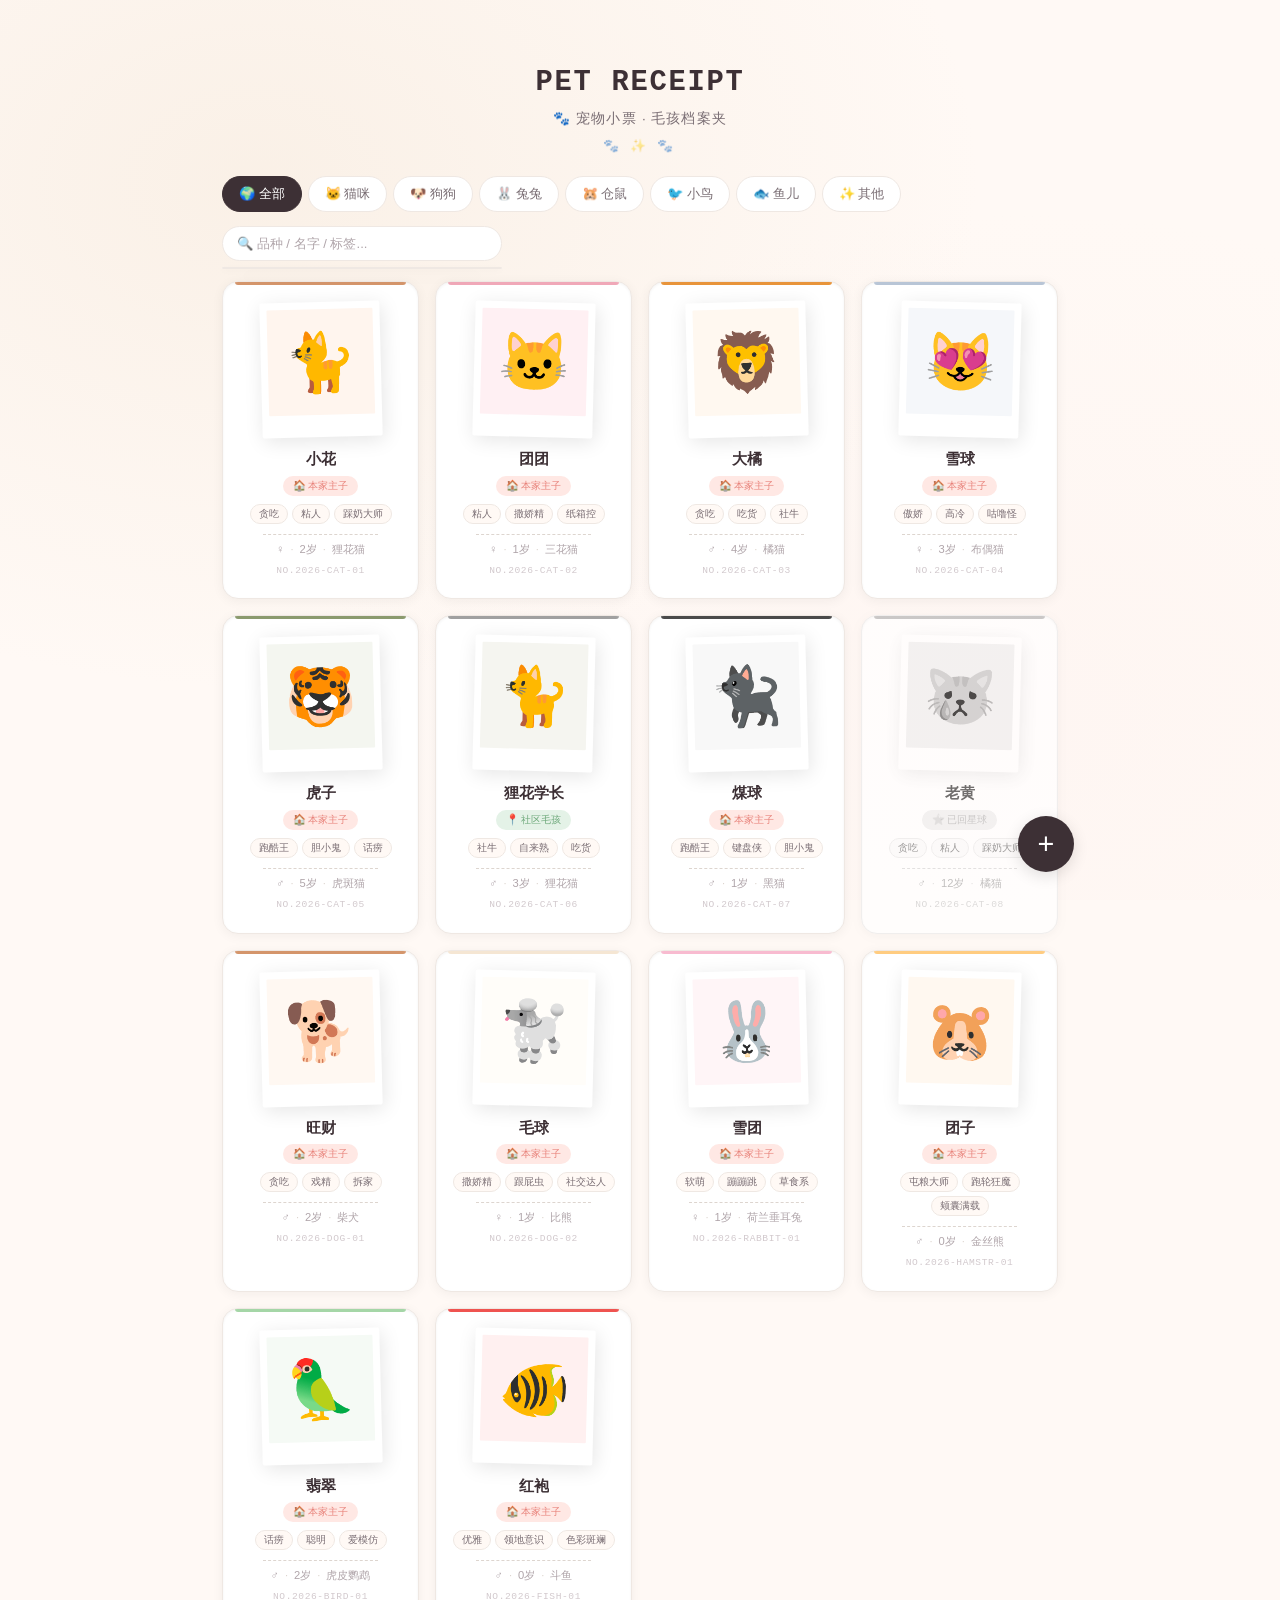
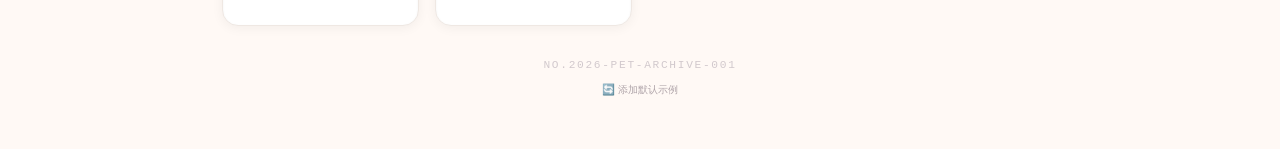
==== commit 31f98495: "v3.5: GitHub API同步 - Token存localStorage,自动推拉" ====
--- a/index.html
+++ b/index.html
@@ -8,7 +8,7 @@
   <meta http-equiv="Cache-Control" content="no-cache, no-store, must-revalidate">
 <meta name="theme-color" content="#FFF9F5">
   <title>宠物小票 · 档案夹 | PET RECEIPT</title>
-  <link rel="stylesheet" href="style.v34.css">
+  <link rel="stylesheet" href="style.v35.css">
 </head>
 <body>
   <!-- 卡夹翻开转场遮罩 -->
@@ -39,14 +39,15 @@
 
     <!-- ===== 底部 ===== -->
     <footer class="app-footer">
+      <button class="sync-btn" id="syncSettingsBtn" title="☁️" style="display:none;">☁️</button>
       <span class="barcode-text">NO.2026-PET-ARCHIVE-001</span>
       <br><a href="javascript:var d=PetStore.getDefaults();var cur=PetStore.getAll();d.forEach(function(p){if(!cur.some(function(c){return c.id===p.id}))cur.push(p)});PetStore.save(cur);refreshPets();location.reload();" style="font-size:0.65rem;color:var(--ink-light);">🔄 添加默认示例</a>
     </footer>
   </div>
 
   <!-- 数据层 -->
-  <script src="data.v34.js"></script>
+  <script src="data.v35.js"></script>
   <!-- 核心引擎 -->
-  <script src="script.v34.js"></script>
+  <script src="script.v35.js"></script>
 </body>
 </html>
--- a/style.v35.css
+++ b/style.v35.css
@@ -0,0 +1,1878 @@
+/* ================================================================
+   猫咪小票 v2.0 — 设计系统样式表
+   Figma 设计 Token · 轻拟物化 · 现代复古风 · 三画板架构
+   ================================================================ */
+
+/* ============================================================
+   0. Design Tokens (Figma 映射)
+   ============================================================ */
+:root {
+  /* Surface 背景色 */
+  --surface-primary: #FFF9F5;
+  --surface-folder:  #F5E6D8;
+  --surface-receipt: #F2F2F2;
+  --surface-card:    #FFFFFF;
+
+  /* 语义标签色 — 更柔和的马卡龙色系 */
+  --tag-cat:       #FFE8E4;
+  --tag-cat-text:  #E8827A;
+  --tag-dog:       #E3EEFF;
+  --tag-dog-text:  #7B9CD0;
+  --tag-community: #E4F2E7;
+  --tag-comm-text: #6DA87A;
+
+  /* 状态色 */
+  --status-active: #8CC89B;
+  --status-star:   #B8B0C0;
+  --status-star-bg:#F0EBF3;
+
+  /* 油墨/文字 */
+  --ink-primary:   #3D3035;
+  --ink-secondary: #7A6E74;
+  --ink-light:     #B0A5AA;
+  --ink-ultra:     #D2C9CD;
+
+  /* 边框与分隔 */
+  --border-soft:   #EFE8E3;
+  --border-dashed: #DDD5CF;
+  --border-receipt:#CCCCCC;
+
+  /* 阴影 (轻拟物化) */
+  --shadow-folder-inner:  inset 0 1px 3px rgba(0,0,0,0.05);
+  --shadow-folder-drop:   0 8px 32px rgba(0,0,0,0.08), 0 2px 6px rgba(0,0,0,0.04);
+  --shadow-card:          0 2px 12px rgba(0,0,0,0.05);
+  --shadow-card-hover:    0 8px 24px rgba(0,0,0,0.10);
+  --shadow-polaroid:      2px 4px 20px rgba(0,0,0,0.10);
+  --shadow-fab:           0 4px 16px rgba(0,0,0,0.12);
+  --shadow-modal:         0 20px 60px rgba(0,0,0,0.18);
+
+  /* 圆角 */
+  --radius-xs:   4px;
+  --radius-sm:   8px;
+  --radius-md:   12px;
+  --radius-lg:   16px;
+  --radius-xl:   20px;
+  --radius-full: 9999px;
+
+  /* 字体 */
+  --font-ui:    -apple-system, BlinkMacSystemFont, 'Segoe UI', 'PingFang SC', 'Microsoft YaHei', 'Hiragino Sans GB', sans-serif;
+  --font-mono:  'SF Mono', 'Cascadia Code', 'Consolas', 'Courier New', monospace;
+  --font-hand:  'KaiTi', 'STKaiti', '楷体', serif;
+
+  /* 间距 */
+  --space-gutter: 12px;
+  --space-margin: 20px;
+}
+
+/* ============================================================
+   1. Reset & Base
+   ============================================================ */
+*, *::before, *::after { box-sizing: border-box; margin: 0; padding: 0; }
+
+html {
+  -webkit-text-size-adjust: 100%;
+  -webkit-tap-highlight-color: transparent;
+  scroll-behavior: smooth;
+}
+
+body {
+  font-family: var(--font-ui);
+  background: var(--surface-primary);
+  color: var(--ink-primary);
+  min-height: 100dvh;
+  line-height: 1.6;
+  -webkit-font-smoothing: antialiased;
+  -moz-osx-font-smoothing: grayscale;
+  overflow-x: hidden;
+  background-image:
+    radial-gradient(ellipse at 20% 20%, rgba(238,220,197,0.3) 0%, transparent 50%),
+    radial-gradient(ellipse at 80% 80%, rgba(251,233,231,0.2) 0%, transparent 50%);
+  background-attachment: fixed;
+}
+
+img { max-width: 100%; height: auto; display: block; }
+
+button {
+  border: none; background: none; cursor: pointer;
+  font-family: inherit; font-size: inherit; color: inherit;
+  -webkit-tap-highlight-color: transparent;
+}
+
+input, textarea, select {
+  font-family: inherit; font-size: inherit;
+  border: none; outline: none; background: none;
+}
+
+a { text-decoration: none; color: inherit; -webkit-tap-highlight-color: transparent; }
+
+/* ============================================================
+   2. Page Transition (卡夹翻开 3D 转场)
+   ============================================================ */
+#pageTransition {
+  position: fixed; inset: 0; z-index: 9999;
+  background: var(--surface-folder);
+  pointer-events: none;
+  transform-origin: left center;
+  transform: perspective(1600px) rotateY(0deg); /* 默认不遮挡 */
+  transition: transform 0.45s cubic-bezier(0.4, 0, 0.2, 1);
+  box-shadow: -4px 0 20px rgba(0,0,0,0.15);
+  /* 初始隐藏，等 JS 执行后再显示 */
+  visibility: hidden;
+}
+
+#pageTransition.shrink {
+  transform: perspective(1600px) rotateY(0deg);
+  visibility: hidden;
+}
+
+/* 从内页返回时的反向翻页 */
+#pageTransition.return {
+  transform-origin: left center;
+  transform: perspective(1600px) rotateY(0deg);
+}
+
+#pageTransition.return.active {
+  transform: perspective(1600px) rotateY(-90deg);
+}
+
+/* ============================================================
+   3. App Container
+   ============================================================ */
+.app-container {
+  max-width: 900px;
+  margin: 0 auto;
+  padding: 20px 24px 32px;
+  min-height: 100dvh;
+  display: flex;
+  flex-direction: column;
+}
+
+/* ============================================================
+   4. Archive Cover (首页 - 画板 A)
+   ============================================================ */
+
+/* --- 4.1 顶部标题 --- */
+.app-header {
+  text-align: center;
+  padding: 28px 0 20px;
+  position: relative;
+}
+
+.app-header::after {
+  content: '🐾 ✨ 🐾';
+  display: block;
+  font-size: 0.8rem;
+  letter-spacing: 0.3em;
+  margin-top: 6px;
+  opacity: 0.5;
+}
+
+.title-main {
+  font-family: var(--font-mono);
+  font-size: 1.5rem;
+  font-weight: 700;
+  letter-spacing: 0.06em;
+  color: var(--ink-primary);
+  min-width: 0;
+}
+
+.title-sub {
+  font-size: 0.85rem;
+  color: var(--ink-secondary);
+  letter-spacing: 0.08em;
+  margin-top: 2px;
+  min-width: 0;
+}
+
+/* --- 4.2 品种筛选区 --- */
+.filter-bar {
+  display: flex;
+  flex-wrap: wrap;
+  gap: 10px;
+  align-items: center;
+  margin-bottom: 20px;
+}
+
+.type-tabs {
+  display: flex;
+  flex-wrap: wrap;
+  gap: 6px;
+  flex: 1 1 auto;
+  min-width: 0;
+}
+
+.type-tab {
+  padding: 8px 16px;
+  border-radius: var(--radius-full);
+  font-size: 0.82rem;
+  font-weight: 500;
+  background: var(--surface-card);
+  color: var(--ink-secondary);
+  border: 1.5px solid var(--border-soft);
+  transition: all 0.2s ease;
+  white-space: nowrap;
+  cursor: pointer;
+}
+
+.type-tab.active {
+  background: var(--ink-primary);
+  color: #fff;
+  border-color: var(--ink-primary);
+}
+
+.type-tab:active { transform: scale(0.95); }
+
+.breed-selector {
+  position: relative;
+  flex: 0 1 240px;
+  min-width: 180px;
+}
+
+.breed-search {
+  width: 100%;
+  padding: 9px 14px;
+  background: var(--surface-card);
+  border: 1.5px solid var(--border-soft);
+  border-radius: var(--radius-full);
+  font-size: 0.82rem;
+  color: var(--ink-primary);
+  transition: border-color 0.2s;
+}
+
+.breed-search:focus { border-color: var(--ink-primary); }
+.breed-search::placeholder { color: var(--ink-light); }
+
+.breed-dropdown {
+  position: absolute;
+  top: calc(100% + 6px); left: 0; right: 0;
+  background: var(--surface-card);
+  border: 1.5px solid var(--border-soft);
+  border-radius: var(--radius-md);
+  max-height: 0; overflow: hidden;
+  transition: max-height 0.3s ease;
+  z-index: 100;
+  box-shadow: var(--shadow-folder-drop);
+}
+
+.breed-dropdown.open { max-height: 240px; overflow-y: auto; }
+
+.breed-option {
+  padding: 10px 16px; font-size: 0.85rem;
+  color: var(--ink-primary); cursor: pointer;
+  transition: background 0.12s; min-width: 0;
+}
+
+.breed-option:hover, .breed-option.highlight { background: var(--surface-primary); }
+
+.custom-breed-input {
+  width: 100%; padding: 10px 16px; font-size: 0.85rem;
+  border-top: 1px dashed var(--border-dashed);
+  background: var(--surface-primary); color: var(--ink-primary);
+}
+
+/* --- 4.3 宠物卡片网格 --- */
+.pet-grid {
+  display: grid;
+  grid-template-columns: repeat(auto-fill, minmax(180px, 1fr));
+  gap: 14px;
+  flex: 1;
+  align-content: start;
+}
+
+/* 档案夹卡片容器 */
+.pet-card {
+  background: var(--surface-card);
+  border-radius: var(--radius-lg);
+  padding: 16px 12px 14px;
+  box-shadow: var(--shadow-folder-inner), var(--shadow-card);
+  cursor: pointer;
+  transition: all 0.3s cubic-bezier(0.4, 0, 0.2, 1);
+  display: flex;
+  flex-direction: column;
+  align-items: center;
+  text-align: center;
+  min-width: 0;
+  position: relative;
+  overflow: hidden;
+  border: 1.5px solid var(--border-soft);
+}
+
+.pet-card:hover {
+  transform: translateY(-3px);
+  box-shadow: var(--shadow-card-hover);
+}
+
+.pet-card:active { transform: scale(0.97); box-shadow: var(--shadow-card-hover); }
+
+/* 顶部主题色条 */
+.pet-card::before {
+  content: '';
+  position: absolute; top: 0; left: 12px; right: 12px;
+  height: 3px;
+  background: var(--card-theme, var(--border-dashed));
+  border-radius: 0 0 3px 3px;
+}
+
+/* 已回星球 — 全局置灰 */
+.pet-card.status-star {
+  filter: grayscale(100%) opacity(0.7);
+}
+
+.pet-card.status-star::before {
+  background: var(--status-star);
+}
+
+/* --- 4.4 拍立得头像 --- */
+.card-polaroid {
+  width: 110px;
+  background: #fff;
+  padding: 7px 7px 22px 7px;
+  box-shadow: var(--shadow-polaroid);
+  transform: rotate(-1.5deg);
+  margin-bottom: 10px;
+  border-radius: 2px;
+  transition: transform 0.3s ease;
+}
+
+.pet-card:hover .card-polaroid { transform: rotate(0deg); }
+
+.pet-card:nth-child(even) .card-polaroid { transform: rotate(1.5deg); }
+.pet-card:nth-child(even):hover .card-polaroid { transform: rotate(0deg); }
+
+.card-polaroid .polaroid-img {
+  width: 96px; height: 96px;
+  border-radius: 1px;
+  display: flex; align-items: center; justify-content: center;
+  font-size: 3.2rem;
+  background: var(--detail-bg, var(--surface-primary));
+  overflow: hidden;
+  position: relative;
+}
+
+/* Polaroid 中的照片 */
+.card-polaroid .polaroid-img img {
+  width: 100%; height: 100%;
+  object-fit: cover;
+  position: absolute; inset: 0;
+}
+
+/* --- 4.5 卡片信息 --- */
+.card-name {
+  font-size: 0.95rem;
+  font-weight: 650;
+  color: var(--ink-primary);
+  min-width: 0;
+  max-width: 100%;
+  overflow: hidden;
+  text-overflow: ellipsis;
+  white-space: nowrap;
+}
+
+/* 身份徽章 */
+.card-badge {
+  display: inline-flex;
+  align-items: center;
+  gap: 3px;
+  padding: 2px 10px;
+  border-radius: var(--radius-full);
+  font-size: 0.65rem;
+  font-weight: 500;
+  margin: 4px 0;
+  min-width: 0;
+}
+
+.badge-private { background: var(--tag-cat); color: var(--tag-cat-text); }
+.badge-community { background: var(--tag-community); color: var(--tag-comm-text); }
+.badge-star { background: var(--status-star-bg); color: var(--status-star); }
+
+/* 特征标签 */
+.card-tags {
+  display: flex;
+  flex-wrap: wrap;
+  gap: 4px;
+  justify-content: center;
+  margin: 4px 0;
+  min-width: 0;
+  max-height: 80px;
+  overflow-y: auto;
+  scrollbar-width: none;
+}
+
+.card-tags::-webkit-scrollbar { display: none; }
+
+.card-tag {
+  padding: 2px 8px;
+  border-radius: var(--radius-full);
+  font-size: 0.62rem;
+  font-weight: 500;
+  background: var(--surface-primary);
+  color: var(--ink-secondary);
+  border: 1px solid var(--border-soft);
+  white-space: nowrap;
+  line-height: 1.4;
+}
+
+/* 分割虚线 */
+.card-divider {
+  width: 70%;
+  height: 1px;
+  border-bottom: 1px dashed var(--border-dashed);
+  margin: 6px 0;
+}
+
+/* 元信息行 */
+.card-meta {
+  font-size: 0.7rem;
+  color: var(--ink-light);
+  min-width: 0;
+  display: flex;
+  gap: 6px;
+  align-items: center;
+  flex-wrap: wrap;
+  justify-content: center;
+}
+
+.card-meta .meta-dot { color: var(--border-dashed); }
+
+.card-id {
+  font-family: var(--font-mono);
+  font-size: 0.6rem;
+  color: var(--ink-ultra);
+  font-variant-numeric: tabular-nums;
+  letter-spacing: 0.06em;
+  margin-top: 4px;
+}
+
+/* --- 4.6 空状态 --- */
+.pet-grid-empty {
+  grid-column: 1 / -1;
+  text-align: center;
+  padding: 80px 20px;
+  color: var(--ink-light);
+}
+
+.pet-grid-empty .empty-icon { font-size: 4rem; display: block; margin-bottom: 16px; }
+.pet-grid-empty .empty-action {
+  display: inline-block; margin-top: 16px; padding: 10px 28px;
+  background: var(--ink-primary); color: #fff;
+  border-radius: var(--radius-full); font-size: 0.9rem; cursor: pointer;
+}
+
+/* --- 4.7 FAB 新增按钮 --- */
+.fab-btn {
+  position: fixed;
+  bottom: 28px; right: max(24px, calc((100% - 900px) / 2 + 16px));
+  width: 56px; height: 56px;
+  border-radius: 50%;
+  background: var(--ink-primary);
+  color: #fff;
+  font-size: 1.8rem;
+  display: flex; align-items: center; justify-content: center;
+  box-shadow: var(--shadow-fab);
+  z-index: 200;
+  transition: all 0.25s ease;
+}
+
+.fab-btn:active { transform: scale(0.9); background: #000; }
+
+/* --- 4.9 底部页脚 --- */
+.app-footer {
+  text-align: center;
+  padding-top: 24px; margin-top: auto;
+}
+
+.barcode-text {
+  font-family: var(--font-mono);
+  font-size: 0.7rem; color: var(--ink-ultra);
+  letter-spacing: 0.15em;
+  font-variant-numeric: tabular-nums;
+}
+
+/* ============================================================
+   5. Detail Page — 时光轴视图 (画板 B)
+   ============================================================ */
+
+/* --- 5.1 顶栏操作按钮 --- */
+.detail-top-bar {
+  display: flex;
+  justify-content: space-between;
+  align-items: center;
+  margin-bottom: 12px;
+}
+
+.back-btn {
+  display: inline-flex; align-items: center; gap: 4px;
+  font-size: 0.9rem; color: var(--ink-secondary);
+  padding: 6px 2px; transition: color 0.2s;
+  width: fit-content;
+}
+
+.back-btn:active { color: var(--ink-primary); }
+
+.action-btns {
+  display: flex; gap: 6px;
+}
+
+.btn-icon {
+  width: 36px; height: 36px;
+  border-radius: 50%;
+  display: flex; align-items: center; justify-content: center;
+  font-size: 1rem;
+  background: var(--surface-card);
+  border: 1px solid var(--border-soft);
+  transition: all 0.2s;
+}
+
+.btn-icon:active { background: var(--surface-primary); transform: scale(0.93); }
+.btn-icon.danger { color: #D32F2F; border-color: #FFCDD2; }
+.btn-icon.danger:active { background: #FFEBEE; }
+
+/* --- 5.2 宠物详情卡片 (拟物化) --- */
+.pet-detail-card {
+  background: var(--surface-card);
+  border-radius: var(--radius-lg);
+  padding: 24px 20px;
+  box-shadow: var(--shadow-folder-inner), var(--shadow-folder-drop);
+  border: 1.5px solid var(--border-soft);
+  min-width: 0;
+  margin-bottom: 16px;
+  transition: filter 0.4s ease;
+}
+
+.pet-detail-card.status-star {
+  filter: grayscale(100%);
+  background: var(--surface-receipt);
+}
+
+/* --- 5.3 拍立得超级头像 (1/3 屏高度) --- */
+.detail-polaroid {
+  width: 200px;
+  margin: 0 auto 16px;
+  background: #fff;
+  padding: 12px 12px 34px 12px;
+  box-shadow: var(--shadow-polaroid);
+  transform: rotate(-1.5deg);
+  border-radius: 2px;
+  transition: transform 0.3s ease;
+}
+
+.detail-polaroid:hover { transform: rotate(0deg); }
+
+.detail-polaroid .polaroid-img {
+  width: 176px; height: 176px;
+  display: flex; align-items: center; justify-content: center;
+  font-size: 5rem;
+  background: var(--detail-bg, var(--surface-primary));
+  border-radius: 1px;
+  overflow: hidden;
+  position: relative;
+}
+
+.detail-polaroid .polaroid-img img {
+  width: 100%; height: 100%;
+  object-fit: cover;
+  position: absolute; inset: 0;
+}
+
+.detail-polaroid .polaroid-caption {
+  font-family: var(--font-hand);
+  font-size: 0.85rem;
+  color: var(--ink-secondary);
+  text-align: center;
+  margin-top: 6px;
+  letter-spacing: 0.04em;
+}
+
+/* --- 5.4 身份徽章 (详情版) --- */
+.detail-badge-row {
+  display: flex; gap: 8px; flex-wrap: wrap;
+  justify-content: center; margin-bottom: 16px;
+}
+
+.detail-badge {
+  display: inline-flex; align-items: center; gap: 4px;
+  padding: 4px 14px; border-radius: var(--radius-full);
+  font-size: 0.75rem; font-weight: 550;
+}
+
+/* --- 5.5 信息网格 --- */
+.detail-divider {
+  border: none; border-top: 1px dashed var(--border-dashed);
+  margin: 14px 0;
+}
+
+.detail-info-grid {
+  display: grid;
+  grid-template-columns: repeat(auto-fill, minmax(160px, 1fr));
+  gap: 10px 18px;
+}
+
+.detail-info-item { min-width: 0; }
+
+.detail-info-item .info-label {
+  font-size: 0.65rem; color: var(--ink-light);
+  text-transform: uppercase; letter-spacing: 0.08em; margin-bottom: 2px;
+}
+
+.detail-info-item .info-value {
+  font-size: 0.9rem; font-weight: 500; color: var(--ink-primary);
+  min-width: 0; overflow: hidden; text-overflow: ellipsis;
+}
+
+/* --- 5.6 特征标签区 --- */
+.detail-tags-section {
+  display: flex; flex-wrap: wrap; gap: 6px;
+  margin-top: 14px;
+}
+
+.detail-tag {
+  padding: 4px 12px;
+  border-radius: var(--radius-full);
+  font-size: 0.75rem; font-weight: 500;
+  background: var(--surface-primary);
+  color: var(--ink-secondary);
+  border: 1px solid var(--border-soft);
+}
+
+/* --- 5.7 备注区 --- */
+.detail-notes {
+  margin-top: 14px; padding: 12px 14px;
+  background: var(--surface-primary);
+  border-radius: var(--radius-sm);
+  font-size: 0.82rem; color: var(--ink-secondary);
+  line-height: 1.6; min-width: 0;
+  border-left: 3px solid var(--border-dashed);
+}
+
+/* --- 5.8 时光轴 (Timeline) --- */
+.timeline-section {
+  margin-top: 20px;
+}
+
+.timeline-title {
+  font-size: 0.8rem;
+  font-weight: 600;
+  color: var(--ink-secondary);
+  letter-spacing: 0.06em;
+  margin-bottom: 12px;
+  padding-left: 36px;
+}
+
+.timeline-axis {
+  position: relative;
+  padding-left: 32px;
+}
+
+/* 虚轴 */
+.timeline-axis::before {
+  content: '';
+  position: absolute; left: 12px; top: 8px; bottom: 8px;
+  width: 0;
+  border-left: 1.5px dashed var(--border-dashed);
+}
+
+/* 爪印节点 */
+.timeline-node {
+  position: absolute;
+  left: 8px;
+  width: 10px; height: 10px;
+  font-size: 0.6rem;
+  transform: translateY(4px);
+}
+
+/* 记录卡片 */
+.timeline-card {
+  background: var(--surface-card);
+  border: 1px solid var(--border-soft);
+  border-radius: var(--radius-sm);
+  padding: 12px 14px;
+  margin-bottom: 12px;
+  box-shadow: var(--shadow-card);
+  position: relative;
+  min-width: 0;
+  transition: transform 0.2s;
+}
+
+/* 随机轻微倾斜 */
+.timeline-card:nth-child(odd) { transform: rotate(-1.5deg); }
+.timeline-card:nth-child(even) { transform: rotate(1.5deg); }
+.timeline-card:nth-child(3n) { transform: rotate(0.8deg); }
+.timeline-card:nth-child(5n) { transform: rotate(-1deg); }
+
+.timeline-card:active { transform: rotate(0deg) scale(0.98); }
+
+.timeline-card .tl-date {
+  font-family: var(--font-mono);
+  font-size: 0.65rem; color: var(--ink-ultra);
+  font-variant-numeric: tabular-nums;
+}
+
+.timeline-card .tl-content {
+  font-size: 0.82rem; color: var(--ink-primary);
+  margin-top: 4px; line-height: 1.5;
+}
+
+.timeline-empty {
+  text-align: center; padding: 30px;
+  color: var(--ink-light); font-size: 0.82rem;
+}
+
+/* --- 5.9 操作按钮区 --- */
+.detail-actions {
+  display: flex; gap: 10px; margin-top: 16px;
+}
+
+.btn-primary {
+  flex: 1; padding: 14px;
+  background: var(--ink-primary); color: #fff;
+  font-size: 0.95rem; font-weight: 600;
+  border-radius: var(--radius-md);
+  letter-spacing: 0.04em;
+  transition: all 0.2s;
+  text-align: center;
+  box-shadow: 0 2px 8px rgba(0,0,0,0.12);
+}
+
+.btn-primary:active {
+  background: #000; transform: translateY(1px);
+  box-shadow: 0 1px 4px rgba(0,0,0,0.12);
+}
+
+.btn-secondary {
+  flex: 0 0 auto; padding: 14px 20px;
+  background: var(--surface-card); color: var(--ink-primary);
+  font-size: 0.95rem; font-weight: 550;
+  border-radius: var(--radius-md);
+  border: 1.5px solid var(--border-soft);
+  transition: all 0.2s;
+}
+
+.btn-secondary:active { background: var(--surface-primary); }
+
+/* FAB 文字标签 */
+.fab-label {
+  position: fixed;
+  bottom: 90px;
+  right: max(24px, calc((100% - 900px) / 2 + 16px));
+  background: var(--ink-primary);
+  color: #fff;
+  font-size: 0.7rem;
+  padding: 4px 12px;
+  border-radius: var(--radius-full);
+  z-index: 199;
+  pointer-events: none;
+  white-space: nowrap;
+  box-shadow: var(--shadow-fab);
+  animation: fabPulse 2s ease-in-out infinite;
+}
+
+@keyframes fabPulse {
+  0%, 100% { opacity: 0.85; }
+  50% { opacity: 1; }
+}
+
+/* 打卡类型选择按钮 */
+.checkin-type-row {
+  display: flex; flex-wrap: wrap; gap: 8px;
+  margin-bottom: 16px;
+  justify-content: center;
+}
+
+.checkin-type-btn {
+  padding: 8px 16px;
+  border-radius: var(--radius-full);
+  font-size: 0.78rem;
+  border: 1.5px solid var(--border-soft);
+  background: var(--surface-card);
+  color: var(--ink-secondary);
+  cursor: pointer;
+  transition: all 0.2s;
+  white-space: nowrap;
+}
+
+.checkin-type-btn.active {
+  background: var(--tag-comm-text);
+  color: #fff;
+  border-color: var(--tag-comm-text);
+  box-shadow: 0 2px 8px rgba(46,125,50,0.25);
+}
+
+.checkin-type-btn:active { transform: scale(0.95); }
+
+/* 常用地点标签 */
+.recent-locations {
+  display: flex; flex-wrap: wrap; gap: 6px;
+  margin-top: 8px;
+}
+
+.recent-loc-tag {
+  padding: 4px 10px;
+  border-radius: var(--radius-full);
+  font-size: 0.7rem;
+  background: var(--surface-primary);
+  color: var(--ink-secondary);
+  border: 1px solid var(--border-soft);
+  cursor: pointer;
+  white-space: nowrap;
+  transition: all 0.15s;
+}
+
+.recent-loc-tag:active {
+  background: var(--tag-community);
+  color: var(--tag-comm-text);
+  border-color: var(--tag-comm-text);
+}
+
+/* --- 5.10 社区 FAB 打卡 --- */
+.community-fab {
+  position: fixed;
+  bottom: 28px;
+  right: max(24px, calc((100% - 900px) / 2 + 16px));
+  width: 56px; height: 56px;
+  border-radius: 50%;
+  background: var(--tag-comm-text);
+  color: #fff;
+  font-size: 1.4rem;
+  display: flex; align-items: center; justify-content: center;
+  box-shadow: var(--shadow-fab);
+  z-index: 200;
+  transition: all 0.25s ease;
+}
+
+.community-fab:active { transform: scale(0.9); background: #1B5E20; }
+
+/* ============================================================
+   5.11 帖子卡片 (微博式记录)
+   ============================================================ */
+.post-card {
+  background: var(--surface-card);
+  border: 1px solid var(--border-soft);
+  border-radius: var(--radius-md);
+  padding: 14px;
+  margin-bottom: 14px;
+  box-shadow: var(--shadow-card);
+  position: relative;
+  min-width: 0;
+}
+
+.post-header {
+  display: flex; justify-content: space-between; align-items: flex-start;
+  margin-bottom: 8px;
+}
+
+.post-meta {
+  display: flex; flex-wrap: wrap; gap: 8px;
+  font-size: 0.72rem; color: var(--ink-light);
+  align-items: center;
+}
+
+.post-date {
+  font-family: var(--font-mono);
+  font-variant-numeric: tabular-nums;
+  color: var(--ink-secondary);
+  font-weight: 500;
+}
+
+.post-location {
+  display: inline-flex; align-items: center; gap: 3px;
+  color: var(--tag-comm-text);
+  background: var(--tag-community);
+  padding: 2px 8px;
+  border-radius: var(--radius-full);
+  font-size: 0.68rem;
+}
+
+.post-text {
+  font-size: 0.88rem; color: var(--ink-primary);
+  line-height: 1.7;
+  margin-bottom: 10px;
+  word-break: break-word;
+}
+
+.post-photos {
+  display: grid;
+  grid-template-columns: repeat(auto-fill, minmax(100px, 1fr));
+  gap: 6px;
+  margin-bottom: 8px;
+}
+
+.post-photo {
+  width: 100%;
+  aspect-ratio: 1;
+  object-fit: cover;
+  border-radius: var(--radius-sm);
+  border: 1px solid var(--border-soft);
+  cursor: pointer;
+  transition: transform 0.2s;
+  background: var(--surface-primary);
+}
+
+.post-photo:active { transform: scale(0.95); }
+
+.post-photo-single {
+  max-height: 260px;
+  width: 100%;
+  object-fit: cover;
+  border-radius: var(--radius-sm);
+  cursor: pointer;
+}
+
+.post-video-wrap {
+  margin-bottom: 8px;
+  border-radius: var(--radius-sm);
+  overflow: hidden;
+  border: 1px solid var(--border-soft);
+}
+
+.post-video-wrap video {
+  width: 100%; max-height: 240px;
+  display: block; background: #000;
+}
+
+.post-delete-btn {
+  font-size: 0.68rem; color: var(--ink-ultra);
+  cursor: pointer; padding: 2px 6px;
+  border-radius: var(--radius-xs);
+  transition: all 0.2s;
+}
+
+.post-delete-btn:hover { color: #D32F2F; background: #FFEBEE; }
+
+/* --- 5.12 发帖表单 --- */
+.post-form-overlay {
+  position: fixed; inset: 0; z-index: 4000;
+  background: rgba(0,0,0,0.5);
+  display: flex; align-items: flex-end; justify-content: center;
+  opacity: 0; pointer-events: none;
+  transition: opacity 0.3s ease;
+}
+
+.post-form-overlay.open { opacity: 1; pointer-events: auto; }
+
+.post-form {
+  background: var(--surface-card);
+  border-radius: var(--radius-xl) var(--radius-xl) 0 0;
+  width: 100%; max-width: 560px;
+  max-height: 90dvh;
+  overflow-y: auto;
+  padding: 8px 20px 28px;
+  box-shadow: var(--shadow-modal);
+  transform: translateY(100%);
+  transition: transform 0.35s cubic-bezier(0.32, 0.72, 0, 1);
+}
+
+.post-form-overlay.open .post-form { transform: translateY(0); }
+
+.post-form-header {
+  display: flex; justify-content: space-between; align-items: center;
+  padding: 12px 0 10px;
+  position: sticky; top: 0; background: var(--surface-card);
+  z-index: 1;
+  border-bottom: 1px solid var(--border-soft);
+  margin-bottom: 14px;
+}
+
+.post-form-title { font-size: 1.05rem; font-weight: 650; }
+
+.post-form-close {
+  width: 32px; height: 32px; border-radius: 50%;
+  background: var(--surface-primary);
+  display: flex; align-items: center; justify-content: center;
+  font-size: 1.1rem; color: var(--ink-secondary); cursor: pointer;
+}
+
+.post-form-close:active { background: var(--border-soft); }
+
+.post-form-row {
+  display: flex; gap: 10px; margin-bottom: 12px;
+}
+
+.post-form-row .form-group { flex: 1; margin-bottom: 0; }
+
+.post-photo-preview {
+  display: flex; flex-wrap: wrap; gap: 6px;
+  margin-bottom: 12px;
+}
+
+.post-photo-preview .preview-item {
+  width: 72px; height: 72px;
+  border-radius: var(--radius-sm);
+  background-size: cover; background-position: center;
+  position: relative;
+  border: 1px solid var(--border-soft);
+}
+
+.post-photo-preview .preview-del {
+  position: absolute; top: -6px; right: -6px;
+  width: 18px; height: 18px; border-radius: 50%;
+  background: #D32F2F; color: #fff;
+  font-size: 0.55rem;
+  display: flex; align-items: center; justify-content: center;
+  cursor: pointer;
+}
+
+.post-form-add-photo {
+  width: 72px; height: 72px;
+  border-radius: var(--radius-sm);
+  border: 2px dashed var(--border-dashed);
+  display: flex; align-items: center; justify-content: center;
+  font-size: 1.5rem; color: var(--ink-light);
+  cursor: pointer;
+  flex-shrink: 0;
+}
+
+.post-form-add-photo:active { border-color: var(--ink-primary); color: var(--ink-primary); }
+
+.post-video-preview {
+  display: flex; align-items: center; gap: 8px;
+  font-size: 0.78rem; color: var(--tag-comm-text);
+  margin-bottom: 12px;
+}
+
+.post-submit-btn {
+  width: 100%; padding: 14px;
+  background: var(--ink-primary); color: #fff;
+  font-size: 1rem; font-weight: 600;
+  border-radius: var(--radius-md);
+  margin-top: 10px;
+  letter-spacing: 0.04em;
+  cursor: pointer;
+  transition: all 0.2s;
+  box-shadow: 0 2px 8px rgba(0,0,0,0.1);
+}
+
+.post-submit-btn:active { background: #000; transform: translateY(1px); }
+
+/* 帖子时间轴容器 */
+.post-timeline {
+  position: relative;
+  padding-left: 32px;
+}
+
+.post-timeline::before {
+  content: '';
+  position: absolute; left: 12px; top: 8px; bottom: 8px;
+  width: 0;
+  border-left: 2px dashed var(--border-dashed);
+}
+
+.post-timeline .timeline-dot {
+  position: absolute; left: 6px;
+  width: 14px; height: 14px;
+  font-size: 0.7rem;
+  transform: translateY(6px);
+}
+
+/* 空态 */
+.post-empty {
+  text-align: center; padding: 30px;
+  color: var(--ink-light); font-size: 0.82rem;
+}
+
+/* ============================================================
+   6. Receipt Generator — 小票生成器 (画板 C)
+   ============================================================ */
+
+/* 锯齿撕边容器 */
+#receiptPrintZone {
+  position: fixed; top: 0; left: -9999px;
+  width: 375px;
+  background: var(--surface-receipt);
+  color: #1a1a1a;
+  font-family: var(--font-mono);
+  line-height: 1.5;
+  z-index: -1;
+  /* 上下锯齿 */
+  clip-path:
+    polygon(
+      0% 8px, 8px 0%, 16px 8px, 24px 0%, 32px 8px, 40px 0%, 48px 8px,
+      56px 0%, 64px 8px, 72px 0%, 80px 8px, 88px 0%, 96px 8px,
+      104px 0%, 112px 8px, 120px 0%, 128px 8px, 136px 0%, 144px 8px,
+      152px 0%, 160px 8px, 168px 0%, 176px 8px, 184px 0%, 192px 8px,
+      200px 0%, 208px 8px, 216px 0%, 224px 8px, 232px 0%, 240px 8px,
+      248px 0%, 256px 8px, 264px 0%, 272px 8px, 280px 0%, 288px 8px,
+      296px 0%, 304px 8px, 312px 0%, 320px 8px, 328px 0%, 336px 8px,
+      344px 0%, 352px 8px, 360px 0%, 368px 8px, 375px 0%,
+      375px calc(100% - 8px), 368px 100%, 360px calc(100% - 8px),
+      352px 100%, 344px calc(100% - 8px), 336px 100%, 328px calc(100% - 8px),
+      320px 100%, 312px calc(100% - 8px), 304px 100%, 296px calc(100% - 8px),
+      288px 100%, 280px calc(100% - 8px), 272px 100%, 264px calc(100% - 8px),
+      256px 100%, 248px calc(100% - 8px), 240px 100%, 232px calc(100% - 8px),
+      224px 100%, 216px calc(100% - 8px), 208px 100%, 200px calc(100% - 8px),
+      192px 100%, 184px calc(100% - 8px), 176px 100%, 168px calc(100% - 8px),
+      160px 100%, 152px calc(100% - 8px), 144px 100%, 136px calc(100% - 8px),
+      128px 100%, 120px calc(100% - 8px), 112px 100%, 104px calc(100% - 8px),
+      96px 100%, 88px calc(100% - 8px), 80px 100%, 72px calc(100% - 8px),
+      64px 100%, 56px calc(100% - 8px), 48px 100%, 40px calc(100% - 8px),
+      32px 100%, 24px calc(100% - 8px), 16px 100%, 8px calc(100% - 8px), 0% 100%,
+      0% calc(100% - 8px), 8px calc(100% - 0px), 16px calc(100% - 8px),
+      0% calc(100% - 16px)
+    );
+}
+
+/* Fallback: 如果浏览器不支持复杂 clip-path，使用简单虚线上边 */
+#receiptPrintZone {
+  padding: 28px 22px;
+  border-top: 3px double #999;
+  border-bottom: 3px double #999;
+}
+
+/* 小票内部样式 */
+.rz-header {
+  text-align: center;
+  border-bottom: 1px dashed #999;
+  padding-bottom: 12px;
+  margin-bottom: 14px;
+}
+
+.rz-store-name {
+  font-size: 1rem;
+  font-weight: 700;
+  letter-spacing: 0.1em;
+}
+
+.rz-store-sub {
+  font-size: 0.6rem;
+  color: #666;
+  margin-top: 2px;
+  letter-spacing: 0.05em;
+}
+
+.rz-avatar-area {
+  text-align: center;
+  padding: 12px 0;
+  border-bottom: 1px dashed #999;
+}
+
+.rz-avatar {
+  font-size: 4rem;
+  line-height: 1;
+  /* 热敏点阵滤镜 */
+  filter: contrast(200%) grayscale(100%) brightness(1.1);
+  display: inline-block;
+}
+
+.rz-pet-name {
+  font-size: 0.9rem;
+  font-weight: 700;
+  text-align: center;
+  margin-top: 4px;
+}
+
+.rz-info-table {
+  width: 100%;
+  border-collapse: collapse;
+  margin: 10px 0;
+}
+
+.rz-info-table td {
+  padding: 4px 0;
+  font-size: 0.7rem;
+  border-bottom: 1px dotted #ddd;
+  font-variant-numeric: tabular-nums;
+}
+
+.rz-info-table td:first-child {
+  color: #666;
+  width: 32%;
+  white-space: nowrap;
+}
+
+.rz-info-table td:last-child {
+  font-weight: 500;
+  text-align: right;
+}
+
+/* 流水化对齐线 */
+.rz-flow-line {
+  display: flex;
+  justify-content: space-between;
+  padding: 3px 0;
+  font-size: 0.7rem;
+  border-bottom: 1px dotted #ddd;
+}
+
+.rz-flow-line .rz-label { color: #666; }
+.rz-flow-line .rz-value { font-weight: 500; text-align: right; }
+.rz-flow-line .rz-divider-line { flex: 1; border-bottom: 1px dotted #ccc; margin: 0 6px; align-self: flex-end; margin-bottom: 4px; }
+
+.rz-divider {
+  border: none;
+  border-top: 1px dashed #999;
+  margin: 12px 0;
+}
+
+.rz-barcode {
+  text-align: center;
+  font-size: 0.65rem;
+  letter-spacing: 0.12em;
+  font-variant-numeric: tabular-nums;
+  margin: 6px 0;
+  font-family: var(--font-mono);
+}
+
+/* 条形码线条模拟 */
+.rz-barcode-lines {
+  display: flex;
+  justify-content: center;
+  align-items: flex-end;
+  gap: 2px;
+  height: 32px;
+  margin: 6px 0;
+}
+
+.rz-barcode-lines .bar {
+  width: 2px;
+  background: #1a1a1a;
+  border-radius: 0;
+}
+
+.rz-qr-wrap {
+  text-align: center;
+  margin: 10px 0 4px;
+  padding: 8px;
+  border: 1px dashed #999;
+  border-radius: 4px;
+  display: inline-block;
+  width: fit-content;
+  margin-left: auto;
+  margin-right: auto;
+}
+
+.rz-qr-wrap canvas {
+  display: block;
+  width: 80px;
+  height: 80px;
+}
+
+.rz-qr-caption {
+  font-size: 0.5rem;
+  color: #999;
+  text-align: center;
+  margin-top: 4px;
+}
+
+.rz-footer {
+  text-align: center;
+  font-size: 0.55rem;
+  color: #666;
+  border-top: 1px dashed #999;
+  padding-top: 10px;
+  margin-top: 10px;
+}
+
+/* --- 小票预览覆盖层 --- */
+.receipt-overlay {
+  position: fixed; inset: 0; z-index: 5000;
+  background: rgba(0,0,0,0.88);
+  display: flex; flex-direction: column;
+  align-items: center; justify-content: center;
+  opacity: 0; pointer-events: none;
+  transition: opacity 0.35s ease;
+  padding: 20px;
+}
+
+.receipt-overlay.visible { opacity: 1; pointer-events: auto; }
+
+.receipt-overlay img {
+  max-width: 92vw; max-height: 72vh;
+  border-radius: 4px;
+  box-shadow: 0 12px 40px rgba(0,0,0,0.3);
+  background: #fff;
+}
+
+.close-receipt {
+  margin-top: 20px; padding: 10px 36px;
+  background: var(--surface-card); color: var(--ink-primary);
+  border-radius: var(--radius-full); font-size: 0.9rem; font-weight: 500;
+}
+
+.close-receipt:active { background: #ddd; transform: scale(0.96); }
+
+.save-hint {
+  margin-top: 10px; font-size: 0.7rem;
+  color: rgba(255,255,255,0.55); text-align: center;
+}
+
+/* ============================================================
+   7. Form Modal — 新增/编辑表单
+   ============================================================ */
+.form-modal-overlay {
+  position: fixed; inset: 0; z-index: 4000;
+  background: rgba(0,0,0,0.5);
+  display: flex; align-items: flex-end; justify-content: center;
+  opacity: 0; pointer-events: none;
+  transition: opacity 0.3s ease;
+}
+
+.form-modal-overlay.open { opacity: 1; pointer-events: auto; }
+
+.form-modal {
+  background: var(--surface-card);
+  border-radius: var(--radius-xl) var(--radius-xl) 0 0;
+  width: 100%; max-width: 560px;
+  max-height: 88dvh;
+  overflow-y: auto;
+  padding: 8px 24px 28px;
+  box-shadow: var(--shadow-modal);
+  transform: translateY(100%);
+  transition: transform 0.35s cubic-bezier(0.32, 0.72, 0, 1);
+}
+
+.form-modal-overlay.open .form-modal { transform: translateY(0); }
+
+.form-modal-header {
+  display: flex; justify-content: space-between; align-items: center;
+  padding: 12px 0 10px;
+  position: sticky; top: 0; background: var(--surface-card);
+  z-index: 1;
+  border-bottom: 1px solid var(--border-soft);
+  margin-bottom: 16px;
+}
+
+.form-modal-title {
+  font-size: 1.05rem; font-weight: 650;
+}
+
+.form-modal-close {
+  width: 32px; height: 32px;
+  border-radius: 50%;
+  background: var(--surface-primary);
+  display: flex; align-items: center; justify-content: center;
+  font-size: 1.1rem; color: var(--ink-secondary);
+}
+
+.form-modal-close:active { background: var(--border-soft); }
+
+/* 头像选择器 */
+.avatar-picker-label {
+  font-size: 0.78rem; font-weight: 550; color: var(--ink-secondary);
+  margin-bottom: 8px;
+}
+
+.avatar-picker {
+  display: flex; flex-wrap: wrap; gap: 6px;
+  margin-bottom: 16px;
+}
+
+.avatar-option {
+  width: 44px; height: 44px;
+  border-radius: var(--radius-sm);
+  display: flex; align-items: center; justify-content: center;
+  font-size: 1.5rem;
+  border: 2px solid transparent;
+  background: var(--surface-primary);
+  cursor: pointer; transition: all 0.15s;
+}
+
+.avatar-option.selected {
+  border-color: var(--ink-primary);
+  background: var(--surface-card);
+  box-shadow: 0 2px 8px rgba(0,0,0,0.1);
+}
+
+.avatar-option:active { transform: scale(0.9); }
+
+/* 表单字段 */
+.form-group {
+  margin-bottom: 14px;
+}
+
+.form-label {
+  display: block;
+  font-size: 0.78rem; font-weight: 550;
+  color: var(--ink-secondary);
+  margin-bottom: 5px;
+}
+
+.form-label .required {
+  color: #D32F2F; margin-left: 2px;
+}
+
+.form-input, .form-textarea {
+  width: 100%;
+  padding: 10px 14px;
+  background: var(--surface-primary);
+  border: 1.5px solid var(--border-soft);
+  border-radius: var(--radius-sm);
+  font-size: 0.9rem;
+  color: var(--ink-primary);
+  transition: border-color 0.2s;
+}
+
+.form-input:focus, .form-textarea:focus { border-color: var(--ink-primary); background: #fff; }
+.form-textarea { min-height: 70px; resize: vertical; }
+
+.form-row {
+  display: grid; grid-template-columns: 1fr 1fr;
+  gap: 10px;
+}
+
+/* Radio 组 */
+.radio-group {
+  display: flex; gap: 8px;
+}
+
+.type-radio-scroll {
+  flex-wrap: wrap;
+}
+
+.type-radio-scroll .radio-btn {
+  flex: 0 0 auto;
+}
+
+.radio-btn {
+  flex: 1; padding: 9px;
+  text-align: center;
+  border-radius: var(--radius-sm);
+  border: 1.5px solid var(--border-soft);
+  font-size: 0.85rem; font-weight: 500;
+  color: var(--ink-secondary);
+  background: var(--surface-primary);
+  transition: all 0.2s;
+  cursor: pointer;
+}
+
+.radio-btn.selected {
+  background: var(--ink-primary); color: #fff;
+  border-color: var(--ink-primary);
+}
+
+/* 特征标签多选 */
+.tag-multi-select {
+  display: flex; flex-wrap: wrap; gap: 6px;
+}
+
+.tag-option {
+  padding: 5px 14px;
+  border-radius: var(--radius-full);
+  font-size: 0.78rem;
+  border: 1.5px solid var(--border-soft);
+  color: var(--ink-secondary);
+  cursor: pointer; transition: all 0.2s;
+  background: var(--surface-card);
+}
+
+.tag-option.selected {
+  background: var(--ink-primary); color: #fff;
+  border-color: var(--ink-primary);
+}
+
+/* 提交按钮 */
+.form-submit {
+  width: 100%; padding: 14px;
+  background: var(--ink-primary); color: #fff;
+  font-size: 1rem; font-weight: 600;
+  border-radius: var(--radius-md);
+  margin-top: 20px;
+  letter-spacing: 0.04em;
+  transition: all 0.2s;
+  box-shadow: 0 2px 8px rgba(0,0,0,0.1);
+}
+
+.form-submit:active { background: #000; transform: translateY(1px); }
+
+/* --- 7.1 照片上传区域 --- */
+.photo-section-label {
+  font-size: 0.78rem; font-weight: 550; color: var(--ink-secondary);
+  margin-bottom: 8px;
+}
+
+.photo-upload-area {
+  display: flex; flex-wrap: wrap; gap: 8px;
+  margin-bottom: 6px;
+}
+
+/* 已有照片缩略图 */
+.photo-thumb {
+  width: 80px; height: 80px;
+  border-radius: var(--radius-sm);
+  background-size: cover; background-position: center;
+  border: 3px solid var(--border-soft);
+  position: relative;
+  cursor: pointer;
+  transition: all 0.2s;
+  flex-shrink: 0;
+}
+
+.photo-thumb:hover { border-color: var(--ink-primary); transform: scale(1.05); }
+
+.photo-thumb.is-cover {
+  border-color: #FF9800;
+  box-shadow: 0 0 0 3px #FFE0B2, 0 4px 12px rgba(255,152,0,0.25);
+}
+
+.photo-thumb .cover-badge {
+  position: absolute; top: -8px; right: -8px;
+  width: 24px; height: 24px;
+  border-radius: 50%;
+  background: #FF9800;
+  color: #fff;
+  font-size: 0.7rem;
+  font-weight: bold;
+  display: flex; align-items: center; justify-content: center;
+  box-shadow: 0 2px 8px rgba(0,0,0,0.2);
+}
+
+.photo-thumb .cover-label {
+  position: absolute; bottom: -22px; left: 50%; transform: translateX(-50%);
+  font-size: 0.6rem; color: #FF9800; font-weight: 600;
+  white-space: nowrap;
+}
+
+.photo-thumb .photo-delete {
+  position: absolute; top: -6px; left: -6px;
+  width: 18px; height: 18px;
+  border-radius: 50%;
+  background: #D32F2F;
+  color: #fff;
+  font-size: 0.55rem;
+  display: flex; align-items: center; justify-content: center;
+  cursor: pointer;
+  opacity: 0;
+  transition: opacity 0.2s;
+  box-shadow: 0 2px 6px rgba(0,0,0,0.15);
+}
+
+.photo-thumb:hover .photo-delete { opacity: 1; }
+
+/* 上传按钮 */
+.photo-add-btn {
+  width: 68px; height: 68px;
+  border-radius: var(--radius-sm);
+  border: 2px dashed var(--border-dashed);
+  display: flex; flex-direction: column;
+  align-items: center; justify-content: center;
+  gap: 2px;
+  cursor: pointer;
+  color: var(--ink-light);
+  font-size: 0.6rem;
+  transition: all 0.2s;
+  background: var(--surface-primary);
+  flex-shrink: 0;
+}
+
+.photo-add-btn:hover {
+  border-color: var(--ink-primary);
+  color: var(--ink-primary);
+  background: #fff;
+}
+
+.photo-add-btn .add-icon { font-size: 1.4rem; line-height: 1; }
+
+/* 隐藏的 file input */
+.photo-file-input, .video-file-input {
+  display: none;
+}
+
+/* --- 7.2 视频上传区域 --- */
+.video-upload-row {
+  display: flex; align-items: center; gap: 10px;
+  margin-bottom: 16px;
+}
+
+.video-add-btn {
+  display: inline-flex; align-items: center; gap: 6px;
+  padding: 9px 18px;
+  border-radius: var(--radius-full);
+  border: 1.5px dashed var(--border-dashed);
+  font-size: 0.82rem; color: var(--ink-secondary);
+  cursor: pointer;
+  transition: all 0.2s;
+  background: var(--surface-primary);
+}
+
+.video-add-btn:hover {
+  border-color: var(--ink-primary); color: var(--ink-primary);
+}
+
+.video-info {
+  font-size: 0.72rem; color: var(--tag-comm-text);
+  display: flex; align-items: center; gap: 4px;
+}
+
+.video-remove-btn {
+  font-size: 0.7rem; color: #D32F2F;
+  cursor: pointer; text-decoration: underline;
+}
+
+/* --- 7.3 Polaroid 照片展示 --- */
+.card-polaroid.has-photo {
+  padding: 6px 6px 16px 6px;
+}
+
+.card-polaroid.has-photo .polaroid-img {
+  background: none !important;
+}
+
+.card-polaroid.has-photo .polaroid-img img {
+  width: 100%; height: 100%;
+  object-fit: cover;
+  border-radius: 1px;
+}
+
+.detail-polaroid.has-photo {
+  padding: 10px 10px 28px 10px;
+}
+
+.detail-polaroid.has-photo .polaroid-img {
+  background: none !important;
+}
+
+.detail-polaroid.has-photo .polaroid-img img {
+  width: 100%; height: 100%;
+  object-fit: cover;
+  border-radius: 1px;
+}
+
+/* 小票中的照片 */
+.rz-avatar-img {
+  width: 120px; height: 120px;
+  object-fit: cover;
+  border-radius: 2px;
+  /* 热敏点阵滤镜 */
+  filter: contrast(200%) grayscale(100%) brightness(1.1);
+}
+
+/* --- 7.4 详情页照片画廊 --- */
+.photo-gallery {
+  display: flex; gap: 8px;
+  overflow-x: auto;
+  padding: 8px 0;
+  margin-top: 12px;
+  -webkit-overflow-scrolling: touch;
+  scrollbar-width: none;
+}
+
+.photo-gallery::-webkit-scrollbar { display: none; }
+
+.gallery-photo {
+  width: 100px; height: 100px;
+  border-radius: var(--radius-sm);
+  background-size: cover; background-position: center;
+  flex-shrink: 0;
+  border: 2px solid var(--border-soft);
+  cursor: pointer;
+  transition: all 0.2s;
+}
+
+.gallery-photo:active { transform: scale(0.95); }
+
+.gallery-label {
+  font-size: 0.7rem; color: var(--ink-light);
+  margin-top: 8px;
+  display: flex; align-items: center; gap: 4px;
+}
+
+/* --- 7.5 视频播放器 --- */
+.video-player-wrap {
+  margin-top: 12px;
+  border-radius: var(--radius-sm);
+  overflow: hidden;
+  border: 2px solid var(--border-soft);
+}
+
+.video-player-wrap video {
+  width: 100%;
+  max-height: 240px;
+  display: block;
+  background: #000;
+}
+
+/* --- 7.6 封面设置提示 --- */
+.cover-hint {
+  font-size: 0.68rem; color: var(--ink-light);
+  margin-top: -2px; margin-bottom: 10px;
+}
+
+/* ============================================================
+   8. Delete Confirm Dialog
+   ============================================================ */
+.confirm-overlay {
+  position: fixed; inset: 0; z-index: 4500;
+  background: rgba(0,0,0,0.5);
+  display: flex; align-items: center; justify-content: center;
+  opacity: 0; pointer-events: none;
+  transition: opacity 0.25s;
+}
+
+.confirm-overlay.open { opacity: 1; pointer-events: auto; }
+
+.confirm-dialog {
+  background: var(--surface-card);
+  border-radius: var(--radius-lg);
+  padding: 28px 24px 20px;
+  width: 300px;
+  text-align: center;
+  box-shadow: var(--shadow-modal);
+  transform: scale(0.9);
+  transition: transform 0.25s cubic-bezier(0.32, 0.72, 0, 1);
+}
+
+.confirm-overlay.open .confirm-dialog { transform: scale(1); }
+
+.confirm-icon { font-size: 3rem; margin-bottom: 12px; }
+
+.confirm-title { font-size: 1.05rem; font-weight: 650; margin-bottom: 4px; }
+
+.confirm-subtitle {
+  font-size: 0.82rem; color: var(--ink-secondary); margin-bottom: 20px;
+}
+
+.confirm-btns {
+  display: flex; gap: 10px;
+}
+
+.confirm-cancel {
+  flex: 1; padding: 11px;
+  border-radius: var(--radius-full);
+  border: 1.5px solid var(--border-soft);
+  font-size: 0.9rem; color: var(--ink-secondary);
+  background: var(--surface-card);
+}
+
+.confirm-delete {
+  flex: 1; padding: 11px;
+  border-radius: var(--radius-full);
+  font-size: 0.9rem; font-weight: 600;
+  background: #D32F2F; color: #fff;
+}
+
+.confirm-cancel:active { background: var(--surface-primary); }
+.confirm-delete:active { background: #B71C1C; }
+
+/* ============================================================
+   9. Toast 通知
+   ============================================================ */
+.toast-container {
+  position: fixed; top: 16px; left: 50%; transform: translateX(-50%);
+  z-index: 6000;
+  display: flex; flex-direction: column;
+  align-items: center; gap: 8px;
+  pointer-events: none;
+}
+
+.toast {
+  padding: 11px 22px;
+  border-radius: var(--radius-full);
+  font-size: 0.85rem; font-weight: 550;
+  color: #fff;
+  background: var(--ink-primary);
+  box-shadow: var(--shadow-fab);
+  animation: toastIn 0.35s cubic-bezier(0.32, 0.72, 0, 1),
+             toastOut 0.3s 2.3s ease forwards;
+  pointer-events: auto;
+  white-space: nowrap;
+}
+
+.toast.success { background: #2E7D32; }
+.toast.error   { background: #D32F2F; }
+
+@keyframes toastIn {
+  from { opacity: 0; transform: translateY(-40px); }
+  to   { opacity: 1; transform: translateY(0); }
+}
+
+@keyframes toastOut {
+  from { opacity: 1; transform: translateY(0); }
+  to   { opacity: 0; transform: translateY(-20px); }
+}
+
+/* ============================================================
+   10. SplitText 逐字打印动画
+   ============================================================ */
+.receipt-word {
+  display: inline-block; overflow: hidden;
+  vertical-align: bottom; opacity: 0;
+  transition: opacity 0.1s ease;
+}
+
+.receipt-word.word-visible { opacity: 1; }
+
+.receipt-char {
+  display: inline-block; opacity: 0;
+  transform: translateY(110%);
+}
+
+.receipt-char.animated {
+  animation: charPrintIn 0.5s cubic-bezier(0.22, 1, 0.36, 1) both;
+  animation-delay: calc(var(--i, 0) * 30ms);
+}
+
+@keyframes charPrintIn {
+  from { transform: translateY(110%); opacity: 0; filter: blur(2px); }
+  to   { transform: translateY(0); opacity: 1; filter: blur(0); }
+}
+
+/* ============================================================
+   11. 等宽数字
+   ============================================================ */
+.age-num, .weight-num, .barcode-num, .receipt-num {
+  font-variant-numeric: tabular-nums;
+}
+
+/* ============================================================
+   12. 无障碍
+   ============================================================ */
+@media (prefers-reduced-motion: reduce) {
+  *, *::before, *::after {
+    animation-duration: 0.01ms !important;
+    animation-iteration-count: 1 !important;
+    transition-duration: 0.01ms !important;
+  }
+  .receipt-char { opacity: 1; transform: translateY(0); }
+  .receipt-word { opacity: 1; }
+}
+
+/* ============================================================
+   13. 响应式
+   ============================================================ */
+@media (min-width: 769px) {
+  .app-container { padding: 32px 32px 48px; }
+  .title-main { font-size: 1.8rem; }
+  .pet-grid { gap: 16px; }
+  .pet-card { padding: 20px 16px; }
+  .card-polaroid { width: 120px; }
+  .card-polaroid .polaroid-img { width: 106px; height: 106px; font-size: 3.6rem; }
+  .detail-polaroid { width: 220px; }
+  .detail-polaroid .polaroid-img { width: 196px; height: 196px; font-size: 6rem; }
+  .filter-bar { gap: 14px; }
+  .breed-selector { flex: 0 1 280px; }
+}
+
+@media (max-width: 480px) {
+  .app-container { padding: 14px 12px 24px; }
+  .title-main { font-size: 1.3rem; }
+  .pet-grid { grid-template-columns: repeat(auto-fill, minmax(150px, 1fr)); gap: 10px; }
+  .pet-card { padding: 12px 10px; }
+  .card-polaroid { width: 90px; }
+  .card-polaroid .polaroid-img { width: 76px; height: 76px; font-size: 2.6rem; }
+  .detail-polaroid { width: 160px; }
+  .detail-polaroid .polaroid-img { width: 136px; height: 136px; font-size: 4.5rem; }
+  .filter-bar { flex-direction: column; align-items: stretch; }
+  .type-tabs {
+    flex-wrap: wrap;
+    justify-content: center;
+    padding: 4px 0 8px;
+  }
+  .type-tab { font-size: 0.75rem; padding: 6px 12px; }
+  .breed-selector { flex: 1 1 auto; min-width: 0; }
+}
+
+@media (max-width: 374px) {
+  .app-container { padding: 10px 8px 20px; }
+  .title-main { font-size: 1.2rem; }
+  .pet-grid { grid-template-columns: repeat(auto-fill, minmax(130px, 1fr)); gap: 8px; }
+  .pet-card { padding: 10px 8px; }
+  .card-polaroid { width: 72px; }
+  .card-polaroid .polaroid-img { width: 60px; height: 60px; font-size: 2.2rem; }
+  .detail-polaroid { width: 140px; }
+  .detail-polaroid .polaroid-img { width: 120px; height: 120px; font-size: 4rem; }
+  #receiptPrintZone { width: 300px; padding: 20px 14px; }
+}
+
+/* 防溢出 */
+.pet-card, .detail-info-item, .breed-option, .type-tab,
+.receipt-word, .title-main, .title-sub, .app-header,
+.pet-detail-card, .card-name, .card-tags, .card-meta { min-width: 0; }
+.sync-btn { width:36px;height:36px;border-radius:50%;font-size:1.1rem;background:var(--surface-card);border:1px solid var(--border-soft);cursor:pointer;transition:all 0.2s;display:inline-flex;align-items:center;justify-content:center;margin-bottom:4px;vertical-align:middle; } .sync-btn:active{transform:scale(0.9)}
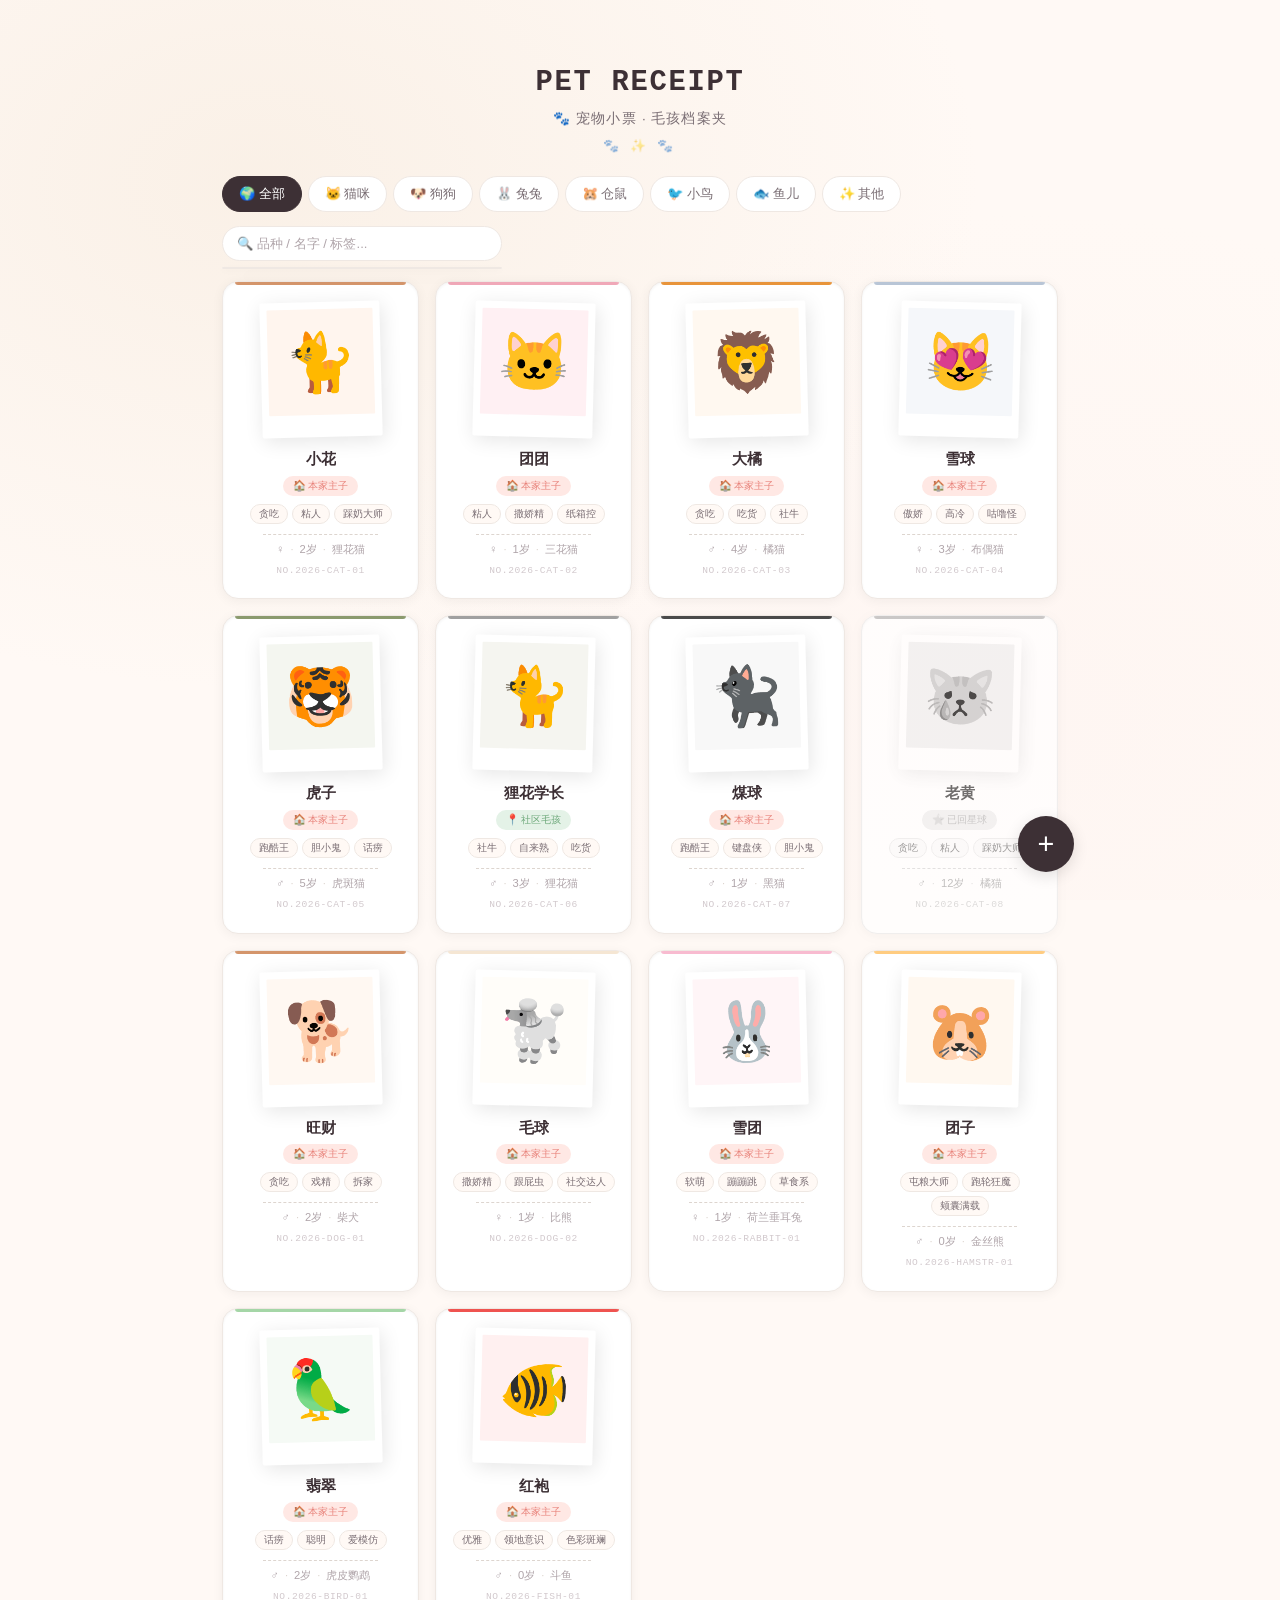
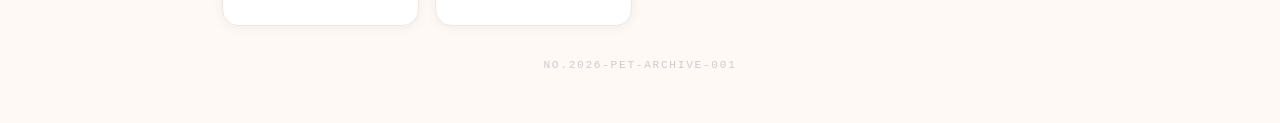
==== commit c1f04153: "v3.6: 点点加入默认+清除所有同步/按钮代码" ====
--- a/index.html
+++ b/index.html
@@ -8,7 +8,7 @@
   <meta http-equiv="Cache-Control" content="no-cache, no-store, must-revalidate">
 <meta name="theme-color" content="#FFF9F5">
   <title>宠物小票 · 档案夹 | PET RECEIPT</title>
-  <link rel="stylesheet" href="style.v35.css">
+  <link rel="stylesheet" href="style.v36.css">
 </head>
 <body>
   <!-- 卡夹翻开转场遮罩 -->
@@ -39,15 +39,13 @@
 
     <!-- ===== 底部 ===== -->
     <footer class="app-footer">
-      <button class="sync-btn" id="syncSettingsBtn" title="☁️" style="display:none;">☁️</button>
       <span class="barcode-text">NO.2026-PET-ARCHIVE-001</span>
-      <br><a href="javascript:var d=PetStore.getDefaults();var cur=PetStore.getAll();d.forEach(function(p){if(!cur.some(function(c){return c.id===p.id}))cur.push(p)});PetStore.save(cur);refreshPets();location.reload();" style="font-size:0.65rem;color:var(--ink-light);">🔄 添加默认示例</a>
     </footer>
   </div>
 
   <!-- 数据层 -->
-  <script src="data.v35.js"></script>
+  <script src="data.v36.js"></script>
   <!-- 核心引擎 -->
-  <script src="script.v35.js"></script>
+  <script src="script.v36.js"></script>
 </body>
 </html>
--- a/style.v36.css
+++ b/style.v36.css
@@ -0,0 +1,1877 @@
+/* ================================================================
+   猫咪小票 v2.0 — 设计系统样式表
+   Figma 设计 Token · 轻拟物化 · 现代复古风 · 三画板架构
+   ================================================================ */
+
+/* ============================================================
+   0. Design Tokens (Figma 映射)
+   ============================================================ */
+:root {
+  /* Surface 背景色 */
+  --surface-primary: #FFF9F5;
+  --surface-folder:  #F5E6D8;
+  --surface-receipt: #F2F2F2;
+  --surface-card:    #FFFFFF;
+
+  /* 语义标签色 — 更柔和的马卡龙色系 */
+  --tag-cat:       #FFE8E4;
+  --tag-cat-text:  #E8827A;
+  --tag-dog:       #E3EEFF;
+  --tag-dog-text:  #7B9CD0;
+  --tag-community: #E4F2E7;
+  --tag-comm-text: #6DA87A;
+
+  /* 状态色 */
+  --status-active: #8CC89B;
+  --status-star:   #B8B0C0;
+  --status-star-bg:#F0EBF3;
+
+  /* 油墨/文字 */
+  --ink-primary:   #3D3035;
+  --ink-secondary: #7A6E74;
+  --ink-light:     #B0A5AA;
+  --ink-ultra:     #D2C9CD;
+
+  /* 边框与分隔 */
+  --border-soft:   #EFE8E3;
+  --border-dashed: #DDD5CF;
+  --border-receipt:#CCCCCC;
+
+  /* 阴影 (轻拟物化) */
+  --shadow-folder-inner:  inset 0 1px 3px rgba(0,0,0,0.05);
+  --shadow-folder-drop:   0 8px 32px rgba(0,0,0,0.08), 0 2px 6px rgba(0,0,0,0.04);
+  --shadow-card:          0 2px 12px rgba(0,0,0,0.05);
+  --shadow-card-hover:    0 8px 24px rgba(0,0,0,0.10);
+  --shadow-polaroid:      2px 4px 20px rgba(0,0,0,0.10);
+  --shadow-fab:           0 4px 16px rgba(0,0,0,0.12);
+  --shadow-modal:         0 20px 60px rgba(0,0,0,0.18);
+
+  /* 圆角 */
+  --radius-xs:   4px;
+  --radius-sm:   8px;
+  --radius-md:   12px;
+  --radius-lg:   16px;
+  --radius-xl:   20px;
+  --radius-full: 9999px;
+
+  /* 字体 */
+  --font-ui:    -apple-system, BlinkMacSystemFont, 'Segoe UI', 'PingFang SC', 'Microsoft YaHei', 'Hiragino Sans GB', sans-serif;
+  --font-mono:  'SF Mono', 'Cascadia Code', 'Consolas', 'Courier New', monospace;
+  --font-hand:  'KaiTi', 'STKaiti', '楷体', serif;
+
+  /* 间距 */
+  --space-gutter: 12px;
+  --space-margin: 20px;
+}
+
+/* ============================================================
+   1. Reset & Base
+   ============================================================ */
+*, *::before, *::after { box-sizing: border-box; margin: 0; padding: 0; }
+
+html {
+  -webkit-text-size-adjust: 100%;
+  -webkit-tap-highlight-color: transparent;
+  scroll-behavior: smooth;
+}
+
+body {
+  font-family: var(--font-ui);
+  background: var(--surface-primary);
+  color: var(--ink-primary);
+  min-height: 100dvh;
+  line-height: 1.6;
+  -webkit-font-smoothing: antialiased;
+  -moz-osx-font-smoothing: grayscale;
+  overflow-x: hidden;
+  background-image:
+    radial-gradient(ellipse at 20% 20%, rgba(238,220,197,0.3) 0%, transparent 50%),
+    radial-gradient(ellipse at 80% 80%, rgba(251,233,231,0.2) 0%, transparent 50%);
+  background-attachment: fixed;
+}
+
+img { max-width: 100%; height: auto; display: block; }
+
+button {
+  border: none; background: none; cursor: pointer;
+  font-family: inherit; font-size: inherit; color: inherit;
+  -webkit-tap-highlight-color: transparent;
+}
+
+input, textarea, select {
+  font-family: inherit; font-size: inherit;
+  border: none; outline: none; background: none;
+}
+
+a { text-decoration: none; color: inherit; -webkit-tap-highlight-color: transparent; }
+
+/* ============================================================
+   2. Page Transition (卡夹翻开 3D 转场)
+   ============================================================ */
+#pageTransition {
+  position: fixed; inset: 0; z-index: 9999;
+  background: var(--surface-folder);
+  pointer-events: none;
+  transform-origin: left center;
+  transform: perspective(1600px) rotateY(0deg); /* 默认不遮挡 */
+  transition: transform 0.45s cubic-bezier(0.4, 0, 0.2, 1);
+  box-shadow: -4px 0 20px rgba(0,0,0,0.15);
+  /* 初始隐藏，等 JS 执行后再显示 */
+  visibility: hidden;
+}
+
+#pageTransition.shrink {
+  transform: perspective(1600px) rotateY(0deg);
+  visibility: hidden;
+}
+
+/* 从内页返回时的反向翻页 */
+#pageTransition.return {
+  transform-origin: left center;
+  transform: perspective(1600px) rotateY(0deg);
+}
+
+#pageTransition.return.active {
+  transform: perspective(1600px) rotateY(-90deg);
+}
+
+/* ============================================================
+   3. App Container
+   ============================================================ */
+.app-container {
+  max-width: 900px;
+  margin: 0 auto;
+  padding: 20px 24px 32px;
+  min-height: 100dvh;
+  display: flex;
+  flex-direction: column;
+}
+
+/* ============================================================
+   4. Archive Cover (首页 - 画板 A)
+   ============================================================ */
+
+/* --- 4.1 顶部标题 --- */
+.app-header {
+  text-align: center;
+  padding: 28px 0 20px;
+  position: relative;
+}
+
+.app-header::after {
+  content: '🐾 ✨ 🐾';
+  display: block;
+  font-size: 0.8rem;
+  letter-spacing: 0.3em;
+  margin-top: 6px;
+  opacity: 0.5;
+}
+
+.title-main {
+  font-family: var(--font-mono);
+  font-size: 1.5rem;
+  font-weight: 700;
+  letter-spacing: 0.06em;
+  color: var(--ink-primary);
+  min-width: 0;
+}
+
+.title-sub {
+  font-size: 0.85rem;
+  color: var(--ink-secondary);
+  letter-spacing: 0.08em;
+  margin-top: 2px;
+  min-width: 0;
+}
+
+/* --- 4.2 品种筛选区 --- */
+.filter-bar {
+  display: flex;
+  flex-wrap: wrap;
+  gap: 10px;
+  align-items: center;
+  margin-bottom: 20px;
+}
+
+.type-tabs {
+  display: flex;
+  flex-wrap: wrap;
+  gap: 6px;
+  flex: 1 1 auto;
+  min-width: 0;
+}
+
+.type-tab {
+  padding: 8px 16px;
+  border-radius: var(--radius-full);
+  font-size: 0.82rem;
+  font-weight: 500;
+  background: var(--surface-card);
+  color: var(--ink-secondary);
+  border: 1.5px solid var(--border-soft);
+  transition: all 0.2s ease;
+  white-space: nowrap;
+  cursor: pointer;
+}
+
+.type-tab.active {
+  background: var(--ink-primary);
+  color: #fff;
+  border-color: var(--ink-primary);
+}
+
+.type-tab:active { transform: scale(0.95); }
+
+.breed-selector {
+  position: relative;
+  flex: 0 1 240px;
+  min-width: 180px;
+}
+
+.breed-search {
+  width: 100%;
+  padding: 9px 14px;
+  background: var(--surface-card);
+  border: 1.5px solid var(--border-soft);
+  border-radius: var(--radius-full);
+  font-size: 0.82rem;
+  color: var(--ink-primary);
+  transition: border-color 0.2s;
+}
+
+.breed-search:focus { border-color: var(--ink-primary); }
+.breed-search::placeholder { color: var(--ink-light); }
+
+.breed-dropdown {
+  position: absolute;
+  top: calc(100% + 6px); left: 0; right: 0;
+  background: var(--surface-card);
+  border: 1.5px solid var(--border-soft);
+  border-radius: var(--radius-md);
+  max-height: 0; overflow: hidden;
+  transition: max-height 0.3s ease;
+  z-index: 100;
+  box-shadow: var(--shadow-folder-drop);
+}
+
+.breed-dropdown.open { max-height: 240px; overflow-y: auto; }
+
+.breed-option {
+  padding: 10px 16px; font-size: 0.85rem;
+  color: var(--ink-primary); cursor: pointer;
+  transition: background 0.12s; min-width: 0;
+}
+
+.breed-option:hover, .breed-option.highlight { background: var(--surface-primary); }
+
+.custom-breed-input {
+  width: 100%; padding: 10px 16px; font-size: 0.85rem;
+  border-top: 1px dashed var(--border-dashed);
+  background: var(--surface-primary); color: var(--ink-primary);
+}
+
+/* --- 4.3 宠物卡片网格 --- */
+.pet-grid {
+  display: grid;
+  grid-template-columns: repeat(auto-fill, minmax(180px, 1fr));
+  gap: 14px;
+  flex: 1;
+  align-content: start;
+}
+
+/* 档案夹卡片容器 */
+.pet-card {
+  background: var(--surface-card);
+  border-radius: var(--radius-lg);
+  padding: 16px 12px 14px;
+  box-shadow: var(--shadow-folder-inner), var(--shadow-card);
+  cursor: pointer;
+  transition: all 0.3s cubic-bezier(0.4, 0, 0.2, 1);
+  display: flex;
+  flex-direction: column;
+  align-items: center;
+  text-align: center;
+  min-width: 0;
+  position: relative;
+  overflow: hidden;
+  border: 1.5px solid var(--border-soft);
+}
+
+.pet-card:hover {
+  transform: translateY(-3px);
+  box-shadow: var(--shadow-card-hover);
+}
+
+.pet-card:active { transform: scale(0.97); box-shadow: var(--shadow-card-hover); }
+
+/* 顶部主题色条 */
+.pet-card::before {
+  content: '';
+  position: absolute; top: 0; left: 12px; right: 12px;
+  height: 3px;
+  background: var(--card-theme, var(--border-dashed));
+  border-radius: 0 0 3px 3px;
+}
+
+/* 已回星球 — 全局置灰 */
+.pet-card.status-star {
+  filter: grayscale(100%) opacity(0.7);
+}
+
+.pet-card.status-star::before {
+  background: var(--status-star);
+}
+
+/* --- 4.4 拍立得头像 --- */
+.card-polaroid {
+  width: 110px;
+  background: #fff;
+  padding: 7px 7px 22px 7px;
+  box-shadow: var(--shadow-polaroid);
+  transform: rotate(-1.5deg);
+  margin-bottom: 10px;
+  border-radius: 2px;
+  transition: transform 0.3s ease;
+}
+
+.pet-card:hover .card-polaroid { transform: rotate(0deg); }
+
+.pet-card:nth-child(even) .card-polaroid { transform: rotate(1.5deg); }
+.pet-card:nth-child(even):hover .card-polaroid { transform: rotate(0deg); }
+
+.card-polaroid .polaroid-img {
+  width: 96px; height: 96px;
+  border-radius: 1px;
+  display: flex; align-items: center; justify-content: center;
+  font-size: 3.2rem;
+  background: var(--detail-bg, var(--surface-primary));
+  overflow: hidden;
+  position: relative;
+}
+
+/* Polaroid 中的照片 */
+.card-polaroid .polaroid-img img {
+  width: 100%; height: 100%;
+  object-fit: cover;
+  position: absolute; inset: 0;
+}
+
+/* --- 4.5 卡片信息 --- */
+.card-name {
+  font-size: 0.95rem;
+  font-weight: 650;
+  color: var(--ink-primary);
+  min-width: 0;
+  max-width: 100%;
+  overflow: hidden;
+  text-overflow: ellipsis;
+  white-space: nowrap;
+}
+
+/* 身份徽章 */
+.card-badge {
+  display: inline-flex;
+  align-items: center;
+  gap: 3px;
+  padding: 2px 10px;
+  border-radius: var(--radius-full);
+  font-size: 0.65rem;
+  font-weight: 500;
+  margin: 4px 0;
+  min-width: 0;
+}
+
+.badge-private { background: var(--tag-cat); color: var(--tag-cat-text); }
+.badge-community { background: var(--tag-community); color: var(--tag-comm-text); }
+.badge-star { background: var(--status-star-bg); color: var(--status-star); }
+
+/* 特征标签 */
+.card-tags {
+  display: flex;
+  flex-wrap: wrap;
+  gap: 4px;
+  justify-content: center;
+  margin: 4px 0;
+  min-width: 0;
+  max-height: 80px;
+  overflow-y: auto;
+  scrollbar-width: none;
+}
+
+.card-tags::-webkit-scrollbar { display: none; }
+
+.card-tag {
+  padding: 2px 8px;
+  border-radius: var(--radius-full);
+  font-size: 0.62rem;
+  font-weight: 500;
+  background: var(--surface-primary);
+  color: var(--ink-secondary);
+  border: 1px solid var(--border-soft);
+  white-space: nowrap;
+  line-height: 1.4;
+}
+
+/* 分割虚线 */
+.card-divider {
+  width: 70%;
+  height: 1px;
+  border-bottom: 1px dashed var(--border-dashed);
+  margin: 6px 0;
+}
+
+/* 元信息行 */
+.card-meta {
+  font-size: 0.7rem;
+  color: var(--ink-light);
+  min-width: 0;
+  display: flex;
+  gap: 6px;
+  align-items: center;
+  flex-wrap: wrap;
+  justify-content: center;
+}
+
+.card-meta .meta-dot { color: var(--border-dashed); }
+
+.card-id {
+  font-family: var(--font-mono);
+  font-size: 0.6rem;
+  color: var(--ink-ultra);
+  font-variant-numeric: tabular-nums;
+  letter-spacing: 0.06em;
+  margin-top: 4px;
+}
+
+/* --- 4.6 空状态 --- */
+.pet-grid-empty {
+  grid-column: 1 / -1;
+  text-align: center;
+  padding: 80px 20px;
+  color: var(--ink-light);
+}
+
+.pet-grid-empty .empty-icon { font-size: 4rem; display: block; margin-bottom: 16px; }
+.pet-grid-empty .empty-action {
+  display: inline-block; margin-top: 16px; padding: 10px 28px;
+  background: var(--ink-primary); color: #fff;
+  border-radius: var(--radius-full); font-size: 0.9rem; cursor: pointer;
+}
+
+/* --- 4.7 FAB 新增按钮 --- */
+.fab-btn {
+  position: fixed;
+  bottom: 28px; right: max(24px, calc((100% - 900px) / 2 + 16px));
+  width: 56px; height: 56px;
+  border-radius: 50%;
+  background: var(--ink-primary);
+  color: #fff;
+  font-size: 1.8rem;
+  display: flex; align-items: center; justify-content: center;
+  box-shadow: var(--shadow-fab);
+  z-index: 200;
+  transition: all 0.25s ease;
+}
+
+.fab-btn:active { transform: scale(0.9); background: #000; }
+
+/* --- 4.9 底部页脚 --- */
+.app-footer {
+  text-align: center;
+  padding-top: 24px; margin-top: auto;
+}
+
+.barcode-text {
+  font-family: var(--font-mono);
+  font-size: 0.7rem; color: var(--ink-ultra);
+  letter-spacing: 0.15em;
+  font-variant-numeric: tabular-nums;
+}
+
+/* ============================================================
+   5. Detail Page — 时光轴视图 (画板 B)
+   ============================================================ */
+
+/* --- 5.1 顶栏操作按钮 --- */
+.detail-top-bar {
+  display: flex;
+  justify-content: space-between;
+  align-items: center;
+  margin-bottom: 12px;
+}
+
+.back-btn {
+  display: inline-flex; align-items: center; gap: 4px;
+  font-size: 0.9rem; color: var(--ink-secondary);
+  padding: 6px 2px; transition: color 0.2s;
+  width: fit-content;
+}
+
+.back-btn:active { color: var(--ink-primary); }
+
+.action-btns {
+  display: flex; gap: 6px;
+}
+
+.btn-icon {
+  width: 36px; height: 36px;
+  border-radius: 50%;
+  display: flex; align-items: center; justify-content: center;
+  font-size: 1rem;
+  background: var(--surface-card);
+  border: 1px solid var(--border-soft);
+  transition: all 0.2s;
+}
+
+.btn-icon:active { background: var(--surface-primary); transform: scale(0.93); }
+.btn-icon.danger { color: #D32F2F; border-color: #FFCDD2; }
+.btn-icon.danger:active { background: #FFEBEE; }
+
+/* --- 5.2 宠物详情卡片 (拟物化) --- */
+.pet-detail-card {
+  background: var(--surface-card);
+  border-radius: var(--radius-lg);
+  padding: 24px 20px;
+  box-shadow: var(--shadow-folder-inner), var(--shadow-folder-drop);
+  border: 1.5px solid var(--border-soft);
+  min-width: 0;
+  margin-bottom: 16px;
+  transition: filter 0.4s ease;
+}
+
+.pet-detail-card.status-star {
+  filter: grayscale(100%);
+  background: var(--surface-receipt);
+}
+
+/* --- 5.3 拍立得超级头像 (1/3 屏高度) --- */
+.detail-polaroid {
+  width: 200px;
+  margin: 0 auto 16px;
+  background: #fff;
+  padding: 12px 12px 34px 12px;
+  box-shadow: var(--shadow-polaroid);
+  transform: rotate(-1.5deg);
+  border-radius: 2px;
+  transition: transform 0.3s ease;
+}
+
+.detail-polaroid:hover { transform: rotate(0deg); }
+
+.detail-polaroid .polaroid-img {
+  width: 176px; height: 176px;
+  display: flex; align-items: center; justify-content: center;
+  font-size: 5rem;
+  background: var(--detail-bg, var(--surface-primary));
+  border-radius: 1px;
+  overflow: hidden;
+  position: relative;
+}
+
+.detail-polaroid .polaroid-img img {
+  width: 100%; height: 100%;
+  object-fit: cover;
+  position: absolute; inset: 0;
+}
+
+.detail-polaroid .polaroid-caption {
+  font-family: var(--font-hand);
+  font-size: 0.85rem;
+  color: var(--ink-secondary);
+  text-align: center;
+  margin-top: 6px;
+  letter-spacing: 0.04em;
+}
+
+/* --- 5.4 身份徽章 (详情版) --- */
+.detail-badge-row {
+  display: flex; gap: 8px; flex-wrap: wrap;
+  justify-content: center; margin-bottom: 16px;
+}
+
+.detail-badge {
+  display: inline-flex; align-items: center; gap: 4px;
+  padding: 4px 14px; border-radius: var(--radius-full);
+  font-size: 0.75rem; font-weight: 550;
+}
+
+/* --- 5.5 信息网格 --- */
+.detail-divider {
+  border: none; border-top: 1px dashed var(--border-dashed);
+  margin: 14px 0;
+}
+
+.detail-info-grid {
+  display: grid;
+  grid-template-columns: repeat(auto-fill, minmax(160px, 1fr));
+  gap: 10px 18px;
+}
+
+.detail-info-item { min-width: 0; }
+
+.detail-info-item .info-label {
+  font-size: 0.65rem; color: var(--ink-light);
+  text-transform: uppercase; letter-spacing: 0.08em; margin-bottom: 2px;
+}
+
+.detail-info-item .info-value {
+  font-size: 0.9rem; font-weight: 500; color: var(--ink-primary);
+  min-width: 0; overflow: hidden; text-overflow: ellipsis;
+}
+
+/* --- 5.6 特征标签区 --- */
+.detail-tags-section {
+  display: flex; flex-wrap: wrap; gap: 6px;
+  margin-top: 14px;
+}
+
+.detail-tag {
+  padding: 4px 12px;
+  border-radius: var(--radius-full);
+  font-size: 0.75rem; font-weight: 500;
+  background: var(--surface-primary);
+  color: var(--ink-secondary);
+  border: 1px solid var(--border-soft);
+}
+
+/* --- 5.7 备注区 --- */
+.detail-notes {
+  margin-top: 14px; padding: 12px 14px;
+  background: var(--surface-primary);
+  border-radius: var(--radius-sm);
+  font-size: 0.82rem; color: var(--ink-secondary);
+  line-height: 1.6; min-width: 0;
+  border-left: 3px solid var(--border-dashed);
+}
+
+/* --- 5.8 时光轴 (Timeline) --- */
+.timeline-section {
+  margin-top: 20px;
+}
+
+.timeline-title {
+  font-size: 0.8rem;
+  font-weight: 600;
+  color: var(--ink-secondary);
+  letter-spacing: 0.06em;
+  margin-bottom: 12px;
+  padding-left: 36px;
+}
+
+.timeline-axis {
+  position: relative;
+  padding-left: 32px;
+}
+
+/* 虚轴 */
+.timeline-axis::before {
+  content: '';
+  position: absolute; left: 12px; top: 8px; bottom: 8px;
+  width: 0;
+  border-left: 1.5px dashed var(--border-dashed);
+}
+
+/* 爪印节点 */
+.timeline-node {
+  position: absolute;
+  left: 8px;
+  width: 10px; height: 10px;
+  font-size: 0.6rem;
+  transform: translateY(4px);
+}
+
+/* 记录卡片 */
+.timeline-card {
+  background: var(--surface-card);
+  border: 1px solid var(--border-soft);
+  border-radius: var(--radius-sm);
+  padding: 12px 14px;
+  margin-bottom: 12px;
+  box-shadow: var(--shadow-card);
+  position: relative;
+  min-width: 0;
+  transition: transform 0.2s;
+}
+
+/* 随机轻微倾斜 */
+.timeline-card:nth-child(odd) { transform: rotate(-1.5deg); }
+.timeline-card:nth-child(even) { transform: rotate(1.5deg); }
+.timeline-card:nth-child(3n) { transform: rotate(0.8deg); }
+.timeline-card:nth-child(5n) { transform: rotate(-1deg); }
+
+.timeline-card:active { transform: rotate(0deg) scale(0.98); }
+
+.timeline-card .tl-date {
+  font-family: var(--font-mono);
+  font-size: 0.65rem; color: var(--ink-ultra);
+  font-variant-numeric: tabular-nums;
+}
+
+.timeline-card .tl-content {
+  font-size: 0.82rem; color: var(--ink-primary);
+  margin-top: 4px; line-height: 1.5;
+}
+
+.timeline-empty {
+  text-align: center; padding: 30px;
+  color: var(--ink-light); font-size: 0.82rem;
+}
+
+/* --- 5.9 操作按钮区 --- */
+.detail-actions {
+  display: flex; gap: 10px; margin-top: 16px;
+}
+
+.btn-primary {
+  flex: 1; padding: 14px;
+  background: var(--ink-primary); color: #fff;
+  font-size: 0.95rem; font-weight: 600;
+  border-radius: var(--radius-md);
+  letter-spacing: 0.04em;
+  transition: all 0.2s;
+  text-align: center;
+  box-shadow: 0 2px 8px rgba(0,0,0,0.12);
+}
+
+.btn-primary:active {
+  background: #000; transform: translateY(1px);
+  box-shadow: 0 1px 4px rgba(0,0,0,0.12);
+}
+
+.btn-secondary {
+  flex: 0 0 auto; padding: 14px 20px;
+  background: var(--surface-card); color: var(--ink-primary);
+  font-size: 0.95rem; font-weight: 550;
+  border-radius: var(--radius-md);
+  border: 1.5px solid var(--border-soft);
+  transition: all 0.2s;
+}
+
+.btn-secondary:active { background: var(--surface-primary); }
+
+/* FAB 文字标签 */
+.fab-label {
+  position: fixed;
+  bottom: 90px;
+  right: max(24px, calc((100% - 900px) / 2 + 16px));
+  background: var(--ink-primary);
+  color: #fff;
+  font-size: 0.7rem;
+  padding: 4px 12px;
+  border-radius: var(--radius-full);
+  z-index: 199;
+  pointer-events: none;
+  white-space: nowrap;
+  box-shadow: var(--shadow-fab);
+  animation: fabPulse 2s ease-in-out infinite;
+}
+
+@keyframes fabPulse {
+  0%, 100% { opacity: 0.85; }
+  50% { opacity: 1; }
+}
+
+/* 打卡类型选择按钮 */
+.checkin-type-row {
+  display: flex; flex-wrap: wrap; gap: 8px;
+  margin-bottom: 16px;
+  justify-content: center;
+}
+
+.checkin-type-btn {
+  padding: 8px 16px;
+  border-radius: var(--radius-full);
+  font-size: 0.78rem;
+  border: 1.5px solid var(--border-soft);
+  background: var(--surface-card);
+  color: var(--ink-secondary);
+  cursor: pointer;
+  transition: all 0.2s;
+  white-space: nowrap;
+}
+
+.checkin-type-btn.active {
+  background: var(--tag-comm-text);
+  color: #fff;
+  border-color: var(--tag-comm-text);
+  box-shadow: 0 2px 8px rgba(46,125,50,0.25);
+}
+
+.checkin-type-btn:active { transform: scale(0.95); }
+
+/* 常用地点标签 */
+.recent-locations {
+  display: flex; flex-wrap: wrap; gap: 6px;
+  margin-top: 8px;
+}
+
+.recent-loc-tag {
+  padding: 4px 10px;
+  border-radius: var(--radius-full);
+  font-size: 0.7rem;
+  background: var(--surface-primary);
+  color: var(--ink-secondary);
+  border: 1px solid var(--border-soft);
+  cursor: pointer;
+  white-space: nowrap;
+  transition: all 0.15s;
+}
+
+.recent-loc-tag:active {
+  background: var(--tag-community);
+  color: var(--tag-comm-text);
+  border-color: var(--tag-comm-text);
+}
+
+/* --- 5.10 社区 FAB 打卡 --- */
+.community-fab {
+  position: fixed;
+  bottom: 28px;
+  right: max(24px, calc((100% - 900px) / 2 + 16px));
+  width: 56px; height: 56px;
+  border-radius: 50%;
+  background: var(--tag-comm-text);
+  color: #fff;
+  font-size: 1.4rem;
+  display: flex; align-items: center; justify-content: center;
+  box-shadow: var(--shadow-fab);
+  z-index: 200;
+  transition: all 0.25s ease;
+}
+
+.community-fab:active { transform: scale(0.9); background: #1B5E20; }
+
+/* ============================================================
+   5.11 帖子卡片 (微博式记录)
+   ============================================================ */
+.post-card {
+  background: var(--surface-card);
+  border: 1px solid var(--border-soft);
+  border-radius: var(--radius-md);
+  padding: 14px;
+  margin-bottom: 14px;
+  box-shadow: var(--shadow-card);
+  position: relative;
+  min-width: 0;
+}
+
+.post-header {
+  display: flex; justify-content: space-between; align-items: flex-start;
+  margin-bottom: 8px;
+}
+
+.post-meta {
+  display: flex; flex-wrap: wrap; gap: 8px;
+  font-size: 0.72rem; color: var(--ink-light);
+  align-items: center;
+}
+
+.post-date {
+  font-family: var(--font-mono);
+  font-variant-numeric: tabular-nums;
+  color: var(--ink-secondary);
+  font-weight: 500;
+}
+
+.post-location {
+  display: inline-flex; align-items: center; gap: 3px;
+  color: var(--tag-comm-text);
+  background: var(--tag-community);
+  padding: 2px 8px;
+  border-radius: var(--radius-full);
+  font-size: 0.68rem;
+}
+
+.post-text {
+  font-size: 0.88rem; color: var(--ink-primary);
+  line-height: 1.7;
+  margin-bottom: 10px;
+  word-break: break-word;
+}
+
+.post-photos {
+  display: grid;
+  grid-template-columns: repeat(auto-fill, minmax(100px, 1fr));
+  gap: 6px;
+  margin-bottom: 8px;
+}
+
+.post-photo {
+  width: 100%;
+  aspect-ratio: 1;
+  object-fit: cover;
+  border-radius: var(--radius-sm);
+  border: 1px solid var(--border-soft);
+  cursor: pointer;
+  transition: transform 0.2s;
+  background: var(--surface-primary);
+}
+
+.post-photo:active { transform: scale(0.95); }
+
+.post-photo-single {
+  max-height: 260px;
+  width: 100%;
+  object-fit: cover;
+  border-radius: var(--radius-sm);
+  cursor: pointer;
+}
+
+.post-video-wrap {
+  margin-bottom: 8px;
+  border-radius: var(--radius-sm);
+  overflow: hidden;
+  border: 1px solid var(--border-soft);
+}
+
+.post-video-wrap video {
+  width: 100%; max-height: 240px;
+  display: block; background: #000;
+}
+
+.post-delete-btn {
+  font-size: 0.68rem; color: var(--ink-ultra);
+  cursor: pointer; padding: 2px 6px;
+  border-radius: var(--radius-xs);
+  transition: all 0.2s;
+}
+
+.post-delete-btn:hover { color: #D32F2F; background: #FFEBEE; }
+
+/* --- 5.12 发帖表单 --- */
+.post-form-overlay {
+  position: fixed; inset: 0; z-index: 4000;
+  background: rgba(0,0,0,0.5);
+  display: flex; align-items: flex-end; justify-content: center;
+  opacity: 0; pointer-events: none;
+  transition: opacity 0.3s ease;
+}
+
+.post-form-overlay.open { opacity: 1; pointer-events: auto; }
+
+.post-form {
+  background: var(--surface-card);
+  border-radius: var(--radius-xl) var(--radius-xl) 0 0;
+  width: 100%; max-width: 560px;
+  max-height: 90dvh;
+  overflow-y: auto;
+  padding: 8px 20px 28px;
+  box-shadow: var(--shadow-modal);
+  transform: translateY(100%);
+  transition: transform 0.35s cubic-bezier(0.32, 0.72, 0, 1);
+}
+
+.post-form-overlay.open .post-form { transform: translateY(0); }
+
+.post-form-header {
+  display: flex; justify-content: space-between; align-items: center;
+  padding: 12px 0 10px;
+  position: sticky; top: 0; background: var(--surface-card);
+  z-index: 1;
+  border-bottom: 1px solid var(--border-soft);
+  margin-bottom: 14px;
+}
+
+.post-form-title { font-size: 1.05rem; font-weight: 650; }
+
+.post-form-close {
+  width: 32px; height: 32px; border-radius: 50%;
+  background: var(--surface-primary);
+  display: flex; align-items: center; justify-content: center;
+  font-size: 1.1rem; color: var(--ink-secondary); cursor: pointer;
+}
+
+.post-form-close:active { background: var(--border-soft); }
+
+.post-form-row {
+  display: flex; gap: 10px; margin-bottom: 12px;
+}
+
+.post-form-row .form-group { flex: 1; margin-bottom: 0; }
+
+.post-photo-preview {
+  display: flex; flex-wrap: wrap; gap: 6px;
+  margin-bottom: 12px;
+}
+
+.post-photo-preview .preview-item {
+  width: 72px; height: 72px;
+  border-radius: var(--radius-sm);
+  background-size: cover; background-position: center;
+  position: relative;
+  border: 1px solid var(--border-soft);
+}
+
+.post-photo-preview .preview-del {
+  position: absolute; top: -6px; right: -6px;
+  width: 18px; height: 18px; border-radius: 50%;
+  background: #D32F2F; color: #fff;
+  font-size: 0.55rem;
+  display: flex; align-items: center; justify-content: center;
+  cursor: pointer;
+}
+
+.post-form-add-photo {
+  width: 72px; height: 72px;
+  border-radius: var(--radius-sm);
+  border: 2px dashed var(--border-dashed);
+  display: flex; align-items: center; justify-content: center;
+  font-size: 1.5rem; color: var(--ink-light);
+  cursor: pointer;
+  flex-shrink: 0;
+}
+
+.post-form-add-photo:active { border-color: var(--ink-primary); color: var(--ink-primary); }
+
+.post-video-preview {
+  display: flex; align-items: center; gap: 8px;
+  font-size: 0.78rem; color: var(--tag-comm-text);
+  margin-bottom: 12px;
+}
+
+.post-submit-btn {
+  width: 100%; padding: 14px;
+  background: var(--ink-primary); color: #fff;
+  font-size: 1rem; font-weight: 600;
+  border-radius: var(--radius-md);
+  margin-top: 10px;
+  letter-spacing: 0.04em;
+  cursor: pointer;
+  transition: all 0.2s;
+  box-shadow: 0 2px 8px rgba(0,0,0,0.1);
+}
+
+.post-submit-btn:active { background: #000; transform: translateY(1px); }
+
+/* 帖子时间轴容器 */
+.post-timeline {
+  position: relative;
+  padding-left: 32px;
+}
+
+.post-timeline::before {
+  content: '';
+  position: absolute; left: 12px; top: 8px; bottom: 8px;
+  width: 0;
+  border-left: 2px dashed var(--border-dashed);
+}
+
+.post-timeline .timeline-dot {
+  position: absolute; left: 6px;
+  width: 14px; height: 14px;
+  font-size: 0.7rem;
+  transform: translateY(6px);
+}
+
+/* 空态 */
+.post-empty {
+  text-align: center; padding: 30px;
+  color: var(--ink-light); font-size: 0.82rem;
+}
+
+/* ============================================================
+   6. Receipt Generator — 小票生成器 (画板 C)
+   ============================================================ */
+
+/* 锯齿撕边容器 */
+#receiptPrintZone {
+  position: fixed; top: 0; left: -9999px;
+  width: 375px;
+  background: var(--surface-receipt);
+  color: #1a1a1a;
+  font-family: var(--font-mono);
+  line-height: 1.5;
+  z-index: -1;
+  /* 上下锯齿 */
+  clip-path:
+    polygon(
+      0% 8px, 8px 0%, 16px 8px, 24px 0%, 32px 8px, 40px 0%, 48px 8px,
+      56px 0%, 64px 8px, 72px 0%, 80px 8px, 88px 0%, 96px 8px,
+      104px 0%, 112px 8px, 120px 0%, 128px 8px, 136px 0%, 144px 8px,
+      152px 0%, 160px 8px, 168px 0%, 176px 8px, 184px 0%, 192px 8px,
+      200px 0%, 208px 8px, 216px 0%, 224px 8px, 232px 0%, 240px 8px,
+      248px 0%, 256px 8px, 264px 0%, 272px 8px, 280px 0%, 288px 8px,
+      296px 0%, 304px 8px, 312px 0%, 320px 8px, 328px 0%, 336px 8px,
+      344px 0%, 352px 8px, 360px 0%, 368px 8px, 375px 0%,
+      375px calc(100% - 8px), 368px 100%, 360px calc(100% - 8px),
+      352px 100%, 344px calc(100% - 8px), 336px 100%, 328px calc(100% - 8px),
+      320px 100%, 312px calc(100% - 8px), 304px 100%, 296px calc(100% - 8px),
+      288px 100%, 280px calc(100% - 8px), 272px 100%, 264px calc(100% - 8px),
+      256px 100%, 248px calc(100% - 8px), 240px 100%, 232px calc(100% - 8px),
+      224px 100%, 216px calc(100% - 8px), 208px 100%, 200px calc(100% - 8px),
+      192px 100%, 184px calc(100% - 8px), 176px 100%, 168px calc(100% - 8px),
+      160px 100%, 152px calc(100% - 8px), 144px 100%, 136px calc(100% - 8px),
+      128px 100%, 120px calc(100% - 8px), 112px 100%, 104px calc(100% - 8px),
+      96px 100%, 88px calc(100% - 8px), 80px 100%, 72px calc(100% - 8px),
+      64px 100%, 56px calc(100% - 8px), 48px 100%, 40px calc(100% - 8px),
+      32px 100%, 24px calc(100% - 8px), 16px 100%, 8px calc(100% - 8px), 0% 100%,
+      0% calc(100% - 8px), 8px calc(100% - 0px), 16px calc(100% - 8px),
+      0% calc(100% - 16px)
+    );
+}
+
+/* Fallback: 如果浏览器不支持复杂 clip-path，使用简单虚线上边 */
+#receiptPrintZone {
+  padding: 28px 22px;
+  border-top: 3px double #999;
+  border-bottom: 3px double #999;
+}
+
+/* 小票内部样式 */
+.rz-header {
+  text-align: center;
+  border-bottom: 1px dashed #999;
+  padding-bottom: 12px;
+  margin-bottom: 14px;
+}
+
+.rz-store-name {
+  font-size: 1rem;
+  font-weight: 700;
+  letter-spacing: 0.1em;
+}
+
+.rz-store-sub {
+  font-size: 0.6rem;
+  color: #666;
+  margin-top: 2px;
+  letter-spacing: 0.05em;
+}
+
+.rz-avatar-area {
+  text-align: center;
+  padding: 12px 0;
+  border-bottom: 1px dashed #999;
+}
+
+.rz-avatar {
+  font-size: 4rem;
+  line-height: 1;
+  /* 热敏点阵滤镜 */
+  filter: contrast(200%) grayscale(100%) brightness(1.1);
+  display: inline-block;
+}
+
+.rz-pet-name {
+  font-size: 0.9rem;
+  font-weight: 700;
+  text-align: center;
+  margin-top: 4px;
+}
+
+.rz-info-table {
+  width: 100%;
+  border-collapse: collapse;
+  margin: 10px 0;
+}
+
+.rz-info-table td {
+  padding: 4px 0;
+  font-size: 0.7rem;
+  border-bottom: 1px dotted #ddd;
+  font-variant-numeric: tabular-nums;
+}
+
+.rz-info-table td:first-child {
+  color: #666;
+  width: 32%;
+  white-space: nowrap;
+}
+
+.rz-info-table td:last-child {
+  font-weight: 500;
+  text-align: right;
+}
+
+/* 流水化对齐线 */
+.rz-flow-line {
+  display: flex;
+  justify-content: space-between;
+  padding: 3px 0;
+  font-size: 0.7rem;
+  border-bottom: 1px dotted #ddd;
+}
+
+.rz-flow-line .rz-label { color: #666; }
+.rz-flow-line .rz-value { font-weight: 500; text-align: right; }
+.rz-flow-line .rz-divider-line { flex: 1; border-bottom: 1px dotted #ccc; margin: 0 6px; align-self: flex-end; margin-bottom: 4px; }
+
+.rz-divider {
+  border: none;
+  border-top: 1px dashed #999;
+  margin: 12px 0;
+}
+
+.rz-barcode {
+  text-align: center;
+  font-size: 0.65rem;
+  letter-spacing: 0.12em;
+  font-variant-numeric: tabular-nums;
+  margin: 6px 0;
+  font-family: var(--font-mono);
+}
+
+/* 条形码线条模拟 */
+.rz-barcode-lines {
+  display: flex;
+  justify-content: center;
+  align-items: flex-end;
+  gap: 2px;
+  height: 32px;
+  margin: 6px 0;
+}
+
+.rz-barcode-lines .bar {
+  width: 2px;
+  background: #1a1a1a;
+  border-radius: 0;
+}
+
+.rz-qr-wrap {
+  text-align: center;
+  margin: 10px 0 4px;
+  padding: 8px;
+  border: 1px dashed #999;
+  border-radius: 4px;
+  display: inline-block;
+  width: fit-content;
+  margin-left: auto;
+  margin-right: auto;
+}
+
+.rz-qr-wrap canvas {
+  display: block;
+  width: 80px;
+  height: 80px;
+}
+
+.rz-qr-caption {
+  font-size: 0.5rem;
+  color: #999;
+  text-align: center;
+  margin-top: 4px;
+}
+
+.rz-footer {
+  text-align: center;
+  font-size: 0.55rem;
+  color: #666;
+  border-top: 1px dashed #999;
+  padding-top: 10px;
+  margin-top: 10px;
+}
+
+/* --- 小票预览覆盖层 --- */
+.receipt-overlay {
+  position: fixed; inset: 0; z-index: 5000;
+  background: rgba(0,0,0,0.88);
+  display: flex; flex-direction: column;
+  align-items: center; justify-content: center;
+  opacity: 0; pointer-events: none;
+  transition: opacity 0.35s ease;
+  padding: 20px;
+}
+
+.receipt-overlay.visible { opacity: 1; pointer-events: auto; }
+
+.receipt-overlay img {
+  max-width: 92vw; max-height: 72vh;
+  border-radius: 4px;
+  box-shadow: 0 12px 40px rgba(0,0,0,0.3);
+  background: #fff;
+}
+
+.close-receipt {
+  margin-top: 20px; padding: 10px 36px;
+  background: var(--surface-card); color: var(--ink-primary);
+  border-radius: var(--radius-full); font-size: 0.9rem; font-weight: 500;
+}
+
+.close-receipt:active { background: #ddd; transform: scale(0.96); }
+
+.save-hint {
+  margin-top: 10px; font-size: 0.7rem;
+  color: rgba(255,255,255,0.55); text-align: center;
+}
+
+/* ============================================================
+   7. Form Modal — 新增/编辑表单
+   ============================================================ */
+.form-modal-overlay {
+  position: fixed; inset: 0; z-index: 4000;
+  background: rgba(0,0,0,0.5);
+  display: flex; align-items: flex-end; justify-content: center;
+  opacity: 0; pointer-events: none;
+  transition: opacity 0.3s ease;
+}
+
+.form-modal-overlay.open { opacity: 1; pointer-events: auto; }
+
+.form-modal {
+  background: var(--surface-card);
+  border-radius: var(--radius-xl) var(--radius-xl) 0 0;
+  width: 100%; max-width: 560px;
+  max-height: 88dvh;
+  overflow-y: auto;
+  padding: 8px 24px 28px;
+  box-shadow: var(--shadow-modal);
+  transform: translateY(100%);
+  transition: transform 0.35s cubic-bezier(0.32, 0.72, 0, 1);
+}
+
+.form-modal-overlay.open .form-modal { transform: translateY(0); }
+
+.form-modal-header {
+  display: flex; justify-content: space-between; align-items: center;
+  padding: 12px 0 10px;
+  position: sticky; top: 0; background: var(--surface-card);
+  z-index: 1;
+  border-bottom: 1px solid var(--border-soft);
+  margin-bottom: 16px;
+}
+
+.form-modal-title {
+  font-size: 1.05rem; font-weight: 650;
+}
+
+.form-modal-close {
+  width: 32px; height: 32px;
+  border-radius: 50%;
+  background: var(--surface-primary);
+  display: flex; align-items: center; justify-content: center;
+  font-size: 1.1rem; color: var(--ink-secondary);
+}
+
+.form-modal-close:active { background: var(--border-soft); }
+
+/* 头像选择器 */
+.avatar-picker-label {
+  font-size: 0.78rem; font-weight: 550; color: var(--ink-secondary);
+  margin-bottom: 8px;
+}
+
+.avatar-picker {
+  display: flex; flex-wrap: wrap; gap: 6px;
+  margin-bottom: 16px;
+}
+
+.avatar-option {
+  width: 44px; height: 44px;
+  border-radius: var(--radius-sm);
+  display: flex; align-items: center; justify-content: center;
+  font-size: 1.5rem;
+  border: 2px solid transparent;
+  background: var(--surface-primary);
+  cursor: pointer; transition: all 0.15s;
+}
+
+.avatar-option.selected {
+  border-color: var(--ink-primary);
+  background: var(--surface-card);
+  box-shadow: 0 2px 8px rgba(0,0,0,0.1);
+}
+
+.avatar-option:active { transform: scale(0.9); }
+
+/* 表单字段 */
+.form-group {
+  margin-bottom: 14px;
+}
+
+.form-label {
+  display: block;
+  font-size: 0.78rem; font-weight: 550;
+  color: var(--ink-secondary);
+  margin-bottom: 5px;
+}
+
+.form-label .required {
+  color: #D32F2F; margin-left: 2px;
+}
+
+.form-input, .form-textarea {
+  width: 100%;
+  padding: 10px 14px;
+  background: var(--surface-primary);
+  border: 1.5px solid var(--border-soft);
+  border-radius: var(--radius-sm);
+  font-size: 0.9rem;
+  color: var(--ink-primary);
+  transition: border-color 0.2s;
+}
+
+.form-input:focus, .form-textarea:focus { border-color: var(--ink-primary); background: #fff; }
+.form-textarea { min-height: 70px; resize: vertical; }
+
+.form-row {
+  display: grid; grid-template-columns: 1fr 1fr;
+  gap: 10px;
+}
+
+/* Radio 组 */
+.radio-group {
+  display: flex; gap: 8px;
+}
+
+.type-radio-scroll {
+  flex-wrap: wrap;
+}
+
+.type-radio-scroll .radio-btn {
+  flex: 0 0 auto;
+}
+
+.radio-btn {
+  flex: 1; padding: 9px;
+  text-align: center;
+  border-radius: var(--radius-sm);
+  border: 1.5px solid var(--border-soft);
+  font-size: 0.85rem; font-weight: 500;
+  color: var(--ink-secondary);
+  background: var(--surface-primary);
+  transition: all 0.2s;
+  cursor: pointer;
+}
+
+.radio-btn.selected {
+  background: var(--ink-primary); color: #fff;
+  border-color: var(--ink-primary);
+}
+
+/* 特征标签多选 */
+.tag-multi-select {
+  display: flex; flex-wrap: wrap; gap: 6px;
+}
+
+.tag-option {
+  padding: 5px 14px;
+  border-radius: var(--radius-full);
+  font-size: 0.78rem;
+  border: 1.5px solid var(--border-soft);
+  color: var(--ink-secondary);
+  cursor: pointer; transition: all 0.2s;
+  background: var(--surface-card);
+}
+
+.tag-option.selected {
+  background: var(--ink-primary); color: #fff;
+  border-color: var(--ink-primary);
+}
+
+/* 提交按钮 */
+.form-submit {
+  width: 100%; padding: 14px;
+  background: var(--ink-primary); color: #fff;
+  font-size: 1rem; font-weight: 600;
+  border-radius: var(--radius-md);
+  margin-top: 20px;
+  letter-spacing: 0.04em;
+  transition: all 0.2s;
+  box-shadow: 0 2px 8px rgba(0,0,0,0.1);
+}
+
+.form-submit:active { background: #000; transform: translateY(1px); }
+
+/* --- 7.1 照片上传区域 --- */
+.photo-section-label {
+  font-size: 0.78rem; font-weight: 550; color: var(--ink-secondary);
+  margin-bottom: 8px;
+}
+
+.photo-upload-area {
+  display: flex; flex-wrap: wrap; gap: 8px;
+  margin-bottom: 6px;
+}
+
+/* 已有照片缩略图 */
+.photo-thumb {
+  width: 80px; height: 80px;
+  border-radius: var(--radius-sm);
+  background-size: cover; background-position: center;
+  border: 3px solid var(--border-soft);
+  position: relative;
+  cursor: pointer;
+  transition: all 0.2s;
+  flex-shrink: 0;
+}
+
+.photo-thumb:hover { border-color: var(--ink-primary); transform: scale(1.05); }
+
+.photo-thumb.is-cover {
+  border-color: #FF9800;
+  box-shadow: 0 0 0 3px #FFE0B2, 0 4px 12px rgba(255,152,0,0.25);
+}
+
+.photo-thumb .cover-badge {
+  position: absolute; top: -8px; right: -8px;
+  width: 24px; height: 24px;
+  border-radius: 50%;
+  background: #FF9800;
+  color: #fff;
+  font-size: 0.7rem;
+  font-weight: bold;
+  display: flex; align-items: center; justify-content: center;
+  box-shadow: 0 2px 8px rgba(0,0,0,0.2);
+}
+
+.photo-thumb .cover-label {
+  position: absolute; bottom: -22px; left: 50%; transform: translateX(-50%);
+  font-size: 0.6rem; color: #FF9800; font-weight: 600;
+  white-space: nowrap;
+}
+
+.photo-thumb .photo-delete {
+  position: absolute; top: -6px; left: -6px;
+  width: 18px; height: 18px;
+  border-radius: 50%;
+  background: #D32F2F;
+  color: #fff;
+  font-size: 0.55rem;
+  display: flex; align-items: center; justify-content: center;
+  cursor: pointer;
+  opacity: 0;
+  transition: opacity 0.2s;
+  box-shadow: 0 2px 6px rgba(0,0,0,0.15);
+}
+
+.photo-thumb:hover .photo-delete { opacity: 1; }
+
+/* 上传按钮 */
+.photo-add-btn {
+  width: 68px; height: 68px;
+  border-radius: var(--radius-sm);
+  border: 2px dashed var(--border-dashed);
+  display: flex; flex-direction: column;
+  align-items: center; justify-content: center;
+  gap: 2px;
+  cursor: pointer;
+  color: var(--ink-light);
+  font-size: 0.6rem;
+  transition: all 0.2s;
+  background: var(--surface-primary);
+  flex-shrink: 0;
+}
+
+.photo-add-btn:hover {
+  border-color: var(--ink-primary);
+  color: var(--ink-primary);
+  background: #fff;
+}
+
+.photo-add-btn .add-icon { font-size: 1.4rem; line-height: 1; }
+
+/* 隐藏的 file input */
+.photo-file-input, .video-file-input {
+  display: none;
+}
+
+/* --- 7.2 视频上传区域 --- */
+.video-upload-row {
+  display: flex; align-items: center; gap: 10px;
+  margin-bottom: 16px;
+}
+
+.video-add-btn {
+  display: inline-flex; align-items: center; gap: 6px;
+  padding: 9px 18px;
+  border-radius: var(--radius-full);
+  border: 1.5px dashed var(--border-dashed);
+  font-size: 0.82rem; color: var(--ink-secondary);
+  cursor: pointer;
+  transition: all 0.2s;
+  background: var(--surface-primary);
+}
+
+.video-add-btn:hover {
+  border-color: var(--ink-primary); color: var(--ink-primary);
+}
+
+.video-info {
+  font-size: 0.72rem; color: var(--tag-comm-text);
+  display: flex; align-items: center; gap: 4px;
+}
+
+.video-remove-btn {
+  font-size: 0.7rem; color: #D32F2F;
+  cursor: pointer; text-decoration: underline;
+}
+
+/* --- 7.3 Polaroid 照片展示 --- */
+.card-polaroid.has-photo {
+  padding: 6px 6px 16px 6px;
+}
+
+.card-polaroid.has-photo .polaroid-img {
+  background: none !important;
+}
+
+.card-polaroid.has-photo .polaroid-img img {
+  width: 100%; height: 100%;
+  object-fit: cover;
+  border-radius: 1px;
+}
+
+.detail-polaroid.has-photo {
+  padding: 10px 10px 28px 10px;
+}
+
+.detail-polaroid.has-photo .polaroid-img {
+  background: none !important;
+}
+
+.detail-polaroid.has-photo .polaroid-img img {
+  width: 100%; height: 100%;
+  object-fit: cover;
+  border-radius: 1px;
+}
+
+/* 小票中的照片 */
+.rz-avatar-img {
+  width: 120px; height: 120px;
+  object-fit: cover;
+  border-radius: 2px;
+  /* 热敏点阵滤镜 */
+  filter: contrast(200%) grayscale(100%) brightness(1.1);
+}
+
+/* --- 7.4 详情页照片画廊 --- */
+.photo-gallery {
+  display: flex; gap: 8px;
+  overflow-x: auto;
+  padding: 8px 0;
+  margin-top: 12px;
+  -webkit-overflow-scrolling: touch;
+  scrollbar-width: none;
+}
+
+.photo-gallery::-webkit-scrollbar { display: none; }
+
+.gallery-photo {
+  width: 100px; height: 100px;
+  border-radius: var(--radius-sm);
+  background-size: cover; background-position: center;
+  flex-shrink: 0;
+  border: 2px solid var(--border-soft);
+  cursor: pointer;
+  transition: all 0.2s;
+}
+
+.gallery-photo:active { transform: scale(0.95); }
+
+.gallery-label {
+  font-size: 0.7rem; color: var(--ink-light);
+  margin-top: 8px;
+  display: flex; align-items: center; gap: 4px;
+}
+
+/* --- 7.5 视频播放器 --- */
+.video-player-wrap {
+  margin-top: 12px;
+  border-radius: var(--radius-sm);
+  overflow: hidden;
+  border: 2px solid var(--border-soft);
+}
+
+.video-player-wrap video {
+  width: 100%;
+  max-height: 240px;
+  display: block;
+  background: #000;
+}
+
+/* --- 7.6 封面设置提示 --- */
+.cover-hint {
+  font-size: 0.68rem; color: var(--ink-light);
+  margin-top: -2px; margin-bottom: 10px;
+}
+
+/* ============================================================
+   8. Delete Confirm Dialog
+   ============================================================ */
+.confirm-overlay {
+  position: fixed; inset: 0; z-index: 4500;
+  background: rgba(0,0,0,0.5);
+  display: flex; align-items: center; justify-content: center;
+  opacity: 0; pointer-events: none;
+  transition: opacity 0.25s;
+}
+
+.confirm-overlay.open { opacity: 1; pointer-events: auto; }
+
+.confirm-dialog {
+  background: var(--surface-card);
+  border-radius: var(--radius-lg);
+  padding: 28px 24px 20px;
+  width: 300px;
+  text-align: center;
+  box-shadow: var(--shadow-modal);
+  transform: scale(0.9);
+  transition: transform 0.25s cubic-bezier(0.32, 0.72, 0, 1);
+}
+
+.confirm-overlay.open .confirm-dialog { transform: scale(1); }
+
+.confirm-icon { font-size: 3rem; margin-bottom: 12px; }
+
+.confirm-title { font-size: 1.05rem; font-weight: 650; margin-bottom: 4px; }
+
+.confirm-subtitle {
+  font-size: 0.82rem; color: var(--ink-secondary); margin-bottom: 20px;
+}
+
+.confirm-btns {
+  display: flex; gap: 10px;
+}
+
+.confirm-cancel {
+  flex: 1; padding: 11px;
+  border-radius: var(--radius-full);
+  border: 1.5px solid var(--border-soft);
+  font-size: 0.9rem; color: var(--ink-secondary);
+  background: var(--surface-card);
+}
+
+.confirm-delete {
+  flex: 1; padding: 11px;
+  border-radius: var(--radius-full);
+  font-size: 0.9rem; font-weight: 600;
+  background: #D32F2F; color: #fff;
+}
+
+.confirm-cancel:active { background: var(--surface-primary); }
+.confirm-delete:active { background: #B71C1C; }
+
+/* ============================================================
+   9. Toast 通知
+   ============================================================ */
+.toast-container {
+  position: fixed; top: 16px; left: 50%; transform: translateX(-50%);
+  z-index: 6000;
+  display: flex; flex-direction: column;
+  align-items: center; gap: 8px;
+  pointer-events: none;
+}
+
+.toast {
+  padding: 11px 22px;
+  border-radius: var(--radius-full);
+  font-size: 0.85rem; font-weight: 550;
+  color: #fff;
+  background: var(--ink-primary);
+  box-shadow: var(--shadow-fab);
+  animation: toastIn 0.35s cubic-bezier(0.32, 0.72, 0, 1),
+             toastOut 0.3s 2.3s ease forwards;
+  pointer-events: auto;
+  white-space: nowrap;
+}
+
+.toast.success { background: #2E7D32; }
+.toast.error   { background: #D32F2F; }
+
+@keyframes toastIn {
+  from { opacity: 0; transform: translateY(-40px); }
+  to   { opacity: 1; transform: translateY(0); }
+}
+
+@keyframes toastOut {
+  from { opacity: 1; transform: translateY(0); }
+  to   { opacity: 0; transform: translateY(-20px); }
+}
+
+/* ============================================================
+   10. SplitText 逐字打印动画
+   ============================================================ */
+.receipt-word {
+  display: inline-block; overflow: hidden;
+  vertical-align: bottom; opacity: 0;
+  transition: opacity 0.1s ease;
+}
+
+.receipt-word.word-visible { opacity: 1; }
+
+.receipt-char {
+  display: inline-block; opacity: 0;
+  transform: translateY(110%);
+}
+
+.receipt-char.animated {
+  animation: charPrintIn 0.5s cubic-bezier(0.22, 1, 0.36, 1) both;
+  animation-delay: calc(var(--i, 0) * 30ms);
+}
+
+@keyframes charPrintIn {
+  from { transform: translateY(110%); opacity: 0; filter: blur(2px); }
+  to   { transform: translateY(0); opacity: 1; filter: blur(0); }
+}
+
+/* ============================================================
+   11. 等宽数字
+   ============================================================ */
+.age-num, .weight-num, .barcode-num, .receipt-num {
+  font-variant-numeric: tabular-nums;
+}
+
+/* ============================================================
+   12. 无障碍
+   ============================================================ */
+@media (prefers-reduced-motion: reduce) {
+  *, *::before, *::after {
+    animation-duration: 0.01ms !important;
+    animation-iteration-count: 1 !important;
+    transition-duration: 0.01ms !important;
+  }
+  .receipt-char { opacity: 1; transform: translateY(0); }
+  .receipt-word { opacity: 1; }
+}
+
+/* ============================================================
+   13. 响应式
+   ============================================================ */
+@media (min-width: 769px) {
+  .app-container { padding: 32px 32px 48px; }
+  .title-main { font-size: 1.8rem; }
+  .pet-grid { gap: 16px; }
+  .pet-card { padding: 20px 16px; }
+  .card-polaroid { width: 120px; }
+  .card-polaroid .polaroid-img { width: 106px; height: 106px; font-size: 3.6rem; }
+  .detail-polaroid { width: 220px; }
+  .detail-polaroid .polaroid-img { width: 196px; height: 196px; font-size: 6rem; }
+  .filter-bar { gap: 14px; }
+  .breed-selector { flex: 0 1 280px; }
+}
+
+@media (max-width: 480px) {
+  .app-container { padding: 14px 12px 24px; }
+  .title-main { font-size: 1.3rem; }
+  .pet-grid { grid-template-columns: repeat(auto-fill, minmax(150px, 1fr)); gap: 10px; }
+  .pet-card { padding: 12px 10px; }
+  .card-polaroid { width: 90px; }
+  .card-polaroid .polaroid-img { width: 76px; height: 76px; font-size: 2.6rem; }
+  .detail-polaroid { width: 160px; }
+  .detail-polaroid .polaroid-img { width: 136px; height: 136px; font-size: 4.5rem; }
+  .filter-bar { flex-direction: column; align-items: stretch; }
+  .type-tabs {
+    flex-wrap: wrap;
+    justify-content: center;
+    padding: 4px 0 8px;
+  }
+  .type-tab { font-size: 0.75rem; padding: 6px 12px; }
+  .breed-selector { flex: 1 1 auto; min-width: 0; }
+}
+
+@media (max-width: 374px) {
+  .app-container { padding: 10px 8px 20px; }
+  .title-main { font-size: 1.2rem; }
+  .pet-grid { grid-template-columns: repeat(auto-fill, minmax(130px, 1fr)); gap: 8px; }
+  .pet-card { padding: 10px 8px; }
+  .card-polaroid { width: 72px; }
+  .card-polaroid .polaroid-img { width: 60px; height: 60px; font-size: 2.2rem; }
+  .detail-polaroid { width: 140px; }
+  .detail-polaroid .polaroid-img { width: 120px; height: 120px; font-size: 4rem; }
+  #receiptPrintZone { width: 300px; padding: 20px 14px; }
+}
+
+/* 防溢出 */
+.pet-card, .detail-info-item, .breed-option, .type-tab,
+.receipt-word, .title-main, .title-sub, .app-header,
+.pet-detail-card, .card-name, .card-tags, .card-meta { min-width: 0; }
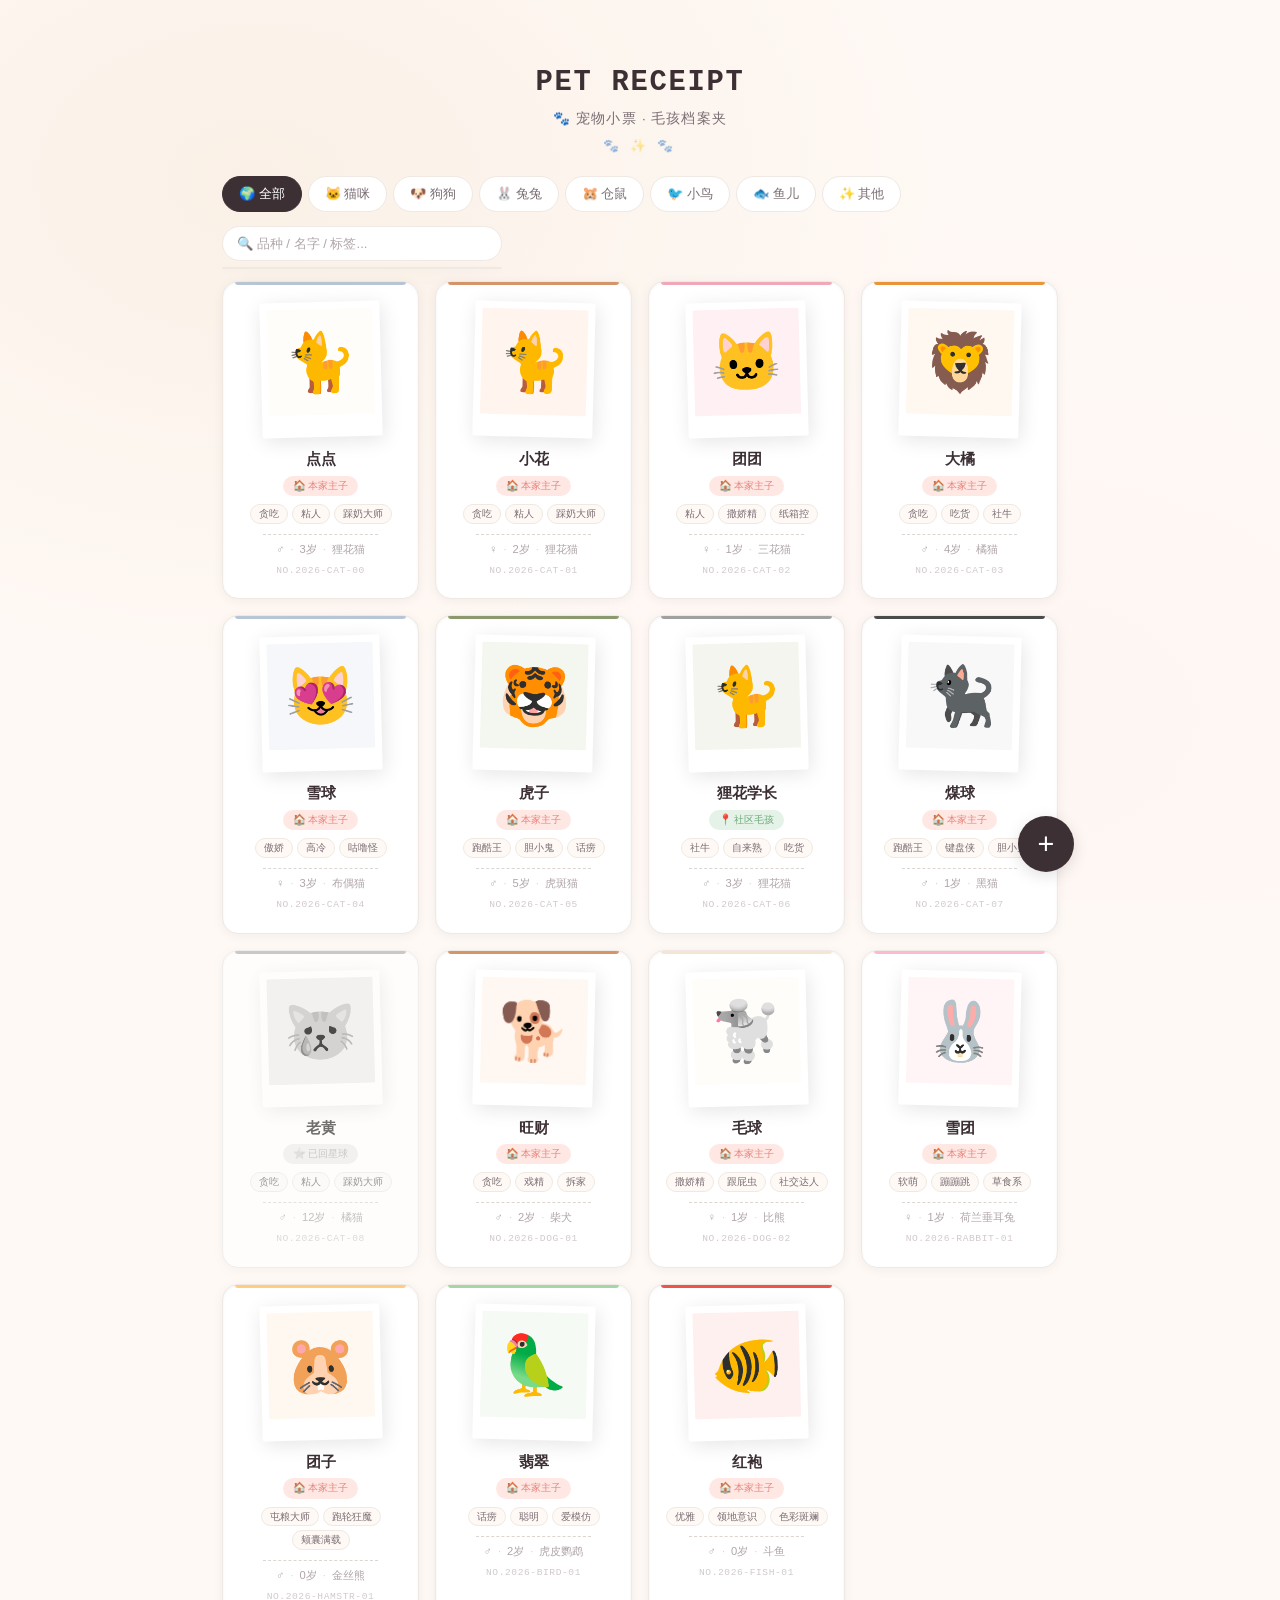
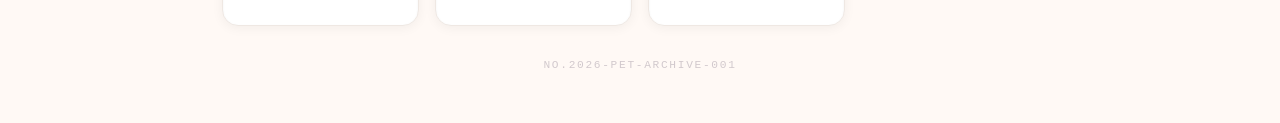
==== commit f0315b42: "v3.7: 二维码改为宠物详情页链接" ====
--- a/index.html
+++ b/index.html
@@ -8,7 +8,7 @@
   <meta http-equiv="Cache-Control" content="no-cache, no-store, must-revalidate">
 <meta name="theme-color" content="#FFF9F5">
   <title>宠物小票 · 档案夹 | PET RECEIPT</title>
-  <link rel="stylesheet" href="style.v36.css">
+  <link rel="stylesheet" href="style.v37.css">
 </head>
 <body>
   <!-- 卡夹翻开转场遮罩 -->
@@ -44,8 +44,8 @@
   </div>
 
   <!-- 数据层 -->
-  <script src="data.v36.js"></script>
+  <script src="data.v37.js"></script>
   <!-- 核心引擎 -->
-  <script src="script.v36.js"></script>
+  <script src="script.v37.js"></script>
 </body>
 </html>
--- a/style.v37.css
+++ b/style.v37.css
@@ -0,0 +1,1877 @@
+/* ================================================================
+   猫咪小票 v2.0 — 设计系统样式表
+   Figma 设计 Token · 轻拟物化 · 现代复古风 · 三画板架构
+   ================================================================ */
+
+/* ============================================================
+   0. Design Tokens (Figma 映射)
+   ============================================================ */
+:root {
+  /* Surface 背景色 */
+  --surface-primary: #FFF9F5;
+  --surface-folder:  #F5E6D8;
+  --surface-receipt: #F2F2F2;
+  --surface-card:    #FFFFFF;
+
+  /* 语义标签色 — 更柔和的马卡龙色系 */
+  --tag-cat:       #FFE8E4;
+  --tag-cat-text:  #E8827A;
+  --tag-dog:       #E3EEFF;
+  --tag-dog-text:  #7B9CD0;
+  --tag-community: #E4F2E7;
+  --tag-comm-text: #6DA87A;
+
+  /* 状态色 */
+  --status-active: #8CC89B;
+  --status-star:   #B8B0C0;
+  --status-star-bg:#F0EBF3;
+
+  /* 油墨/文字 */
+  --ink-primary:   #3D3035;
+  --ink-secondary: #7A6E74;
+  --ink-light:     #B0A5AA;
+  --ink-ultra:     #D2C9CD;
+
+  /* 边框与分隔 */
+  --border-soft:   #EFE8E3;
+  --border-dashed: #DDD5CF;
+  --border-receipt:#CCCCCC;
+
+  /* 阴影 (轻拟物化) */
+  --shadow-folder-inner:  inset 0 1px 3px rgba(0,0,0,0.05);
+  --shadow-folder-drop:   0 8px 32px rgba(0,0,0,0.08), 0 2px 6px rgba(0,0,0,0.04);
+  --shadow-card:          0 2px 12px rgba(0,0,0,0.05);
+  --shadow-card-hover:    0 8px 24px rgba(0,0,0,0.10);
+  --shadow-polaroid:      2px 4px 20px rgba(0,0,0,0.10);
+  --shadow-fab:           0 4px 16px rgba(0,0,0,0.12);
+  --shadow-modal:         0 20px 60px rgba(0,0,0,0.18);
+
+  /* 圆角 */
+  --radius-xs:   4px;
+  --radius-sm:   8px;
+  --radius-md:   12px;
+  --radius-lg:   16px;
+  --radius-xl:   20px;
+  --radius-full: 9999px;
+
+  /* 字体 */
+  --font-ui:    -apple-system, BlinkMacSystemFont, 'Segoe UI', 'PingFang SC', 'Microsoft YaHei', 'Hiragino Sans GB', sans-serif;
+  --font-mono:  'SF Mono', 'Cascadia Code', 'Consolas', 'Courier New', monospace;
+  --font-hand:  'KaiTi', 'STKaiti', '楷体', serif;
+
+  /* 间距 */
+  --space-gutter: 12px;
+  --space-margin: 20px;
+}
+
+/* ============================================================
+   1. Reset & Base
+   ============================================================ */
+*, *::before, *::after { box-sizing: border-box; margin: 0; padding: 0; }
+
+html {
+  -webkit-text-size-adjust: 100%;
+  -webkit-tap-highlight-color: transparent;
+  scroll-behavior: smooth;
+}
+
+body {
+  font-family: var(--font-ui);
+  background: var(--surface-primary);
+  color: var(--ink-primary);
+  min-height: 100dvh;
+  line-height: 1.6;
+  -webkit-font-smoothing: antialiased;
+  -moz-osx-font-smoothing: grayscale;
+  overflow-x: hidden;
+  background-image:
+    radial-gradient(ellipse at 20% 20%, rgba(238,220,197,0.3) 0%, transparent 50%),
+    radial-gradient(ellipse at 80% 80%, rgba(251,233,231,0.2) 0%, transparent 50%);
+  background-attachment: fixed;
+}
+
+img { max-width: 100%; height: auto; display: block; }
+
+button {
+  border: none; background: none; cursor: pointer;
+  font-family: inherit; font-size: inherit; color: inherit;
+  -webkit-tap-highlight-color: transparent;
+}
+
+input, textarea, select {
+  font-family: inherit; font-size: inherit;
+  border: none; outline: none; background: none;
+}
+
+a { text-decoration: none; color: inherit; -webkit-tap-highlight-color: transparent; }
+
+/* ============================================================
+   2. Page Transition (卡夹翻开 3D 转场)
+   ============================================================ */
+#pageTransition {
+  position: fixed; inset: 0; z-index: 9999;
+  background: var(--surface-folder);
+  pointer-events: none;
+  transform-origin: left center;
+  transform: perspective(1600px) rotateY(0deg); /* 默认不遮挡 */
+  transition: transform 0.45s cubic-bezier(0.4, 0, 0.2, 1);
+  box-shadow: -4px 0 20px rgba(0,0,0,0.15);
+  /* 初始隐藏，等 JS 执行后再显示 */
+  visibility: hidden;
+}
+
+#pageTransition.shrink {
+  transform: perspective(1600px) rotateY(0deg);
+  visibility: hidden;
+}
+
+/* 从内页返回时的反向翻页 */
+#pageTransition.return {
+  transform-origin: left center;
+  transform: perspective(1600px) rotateY(0deg);
+}
+
+#pageTransition.return.active {
+  transform: perspective(1600px) rotateY(-90deg);
+}
+
+/* ============================================================
+   3. App Container
+   ============================================================ */
+.app-container {
+  max-width: 900px;
+  margin: 0 auto;
+  padding: 20px 24px 32px;
+  min-height: 100dvh;
+  display: flex;
+  flex-direction: column;
+}
+
+/* ============================================================
+   4. Archive Cover (首页 - 画板 A)
+   ============================================================ */
+
+/* --- 4.1 顶部标题 --- */
+.app-header {
+  text-align: center;
+  padding: 28px 0 20px;
+  position: relative;
+}
+
+.app-header::after {
+  content: '🐾 ✨ 🐾';
+  display: block;
+  font-size: 0.8rem;
+  letter-spacing: 0.3em;
+  margin-top: 6px;
+  opacity: 0.5;
+}
+
+.title-main {
+  font-family: var(--font-mono);
+  font-size: 1.5rem;
+  font-weight: 700;
+  letter-spacing: 0.06em;
+  color: var(--ink-primary);
+  min-width: 0;
+}
+
+.title-sub {
+  font-size: 0.85rem;
+  color: var(--ink-secondary);
+  letter-spacing: 0.08em;
+  margin-top: 2px;
+  min-width: 0;
+}
+
+/* --- 4.2 品种筛选区 --- */
+.filter-bar {
+  display: flex;
+  flex-wrap: wrap;
+  gap: 10px;
+  align-items: center;
+  margin-bottom: 20px;
+}
+
+.type-tabs {
+  display: flex;
+  flex-wrap: wrap;
+  gap: 6px;
+  flex: 1 1 auto;
+  min-width: 0;
+}
+
+.type-tab {
+  padding: 8px 16px;
+  border-radius: var(--radius-full);
+  font-size: 0.82rem;
+  font-weight: 500;
+  background: var(--surface-card);
+  color: var(--ink-secondary);
+  border: 1.5px solid var(--border-soft);
+  transition: all 0.2s ease;
+  white-space: nowrap;
+  cursor: pointer;
+}
+
+.type-tab.active {
+  background: var(--ink-primary);
+  color: #fff;
+  border-color: var(--ink-primary);
+}
+
+.type-tab:active { transform: scale(0.95); }
+
+.breed-selector {
+  position: relative;
+  flex: 0 1 240px;
+  min-width: 180px;
+}
+
+.breed-search {
+  width: 100%;
+  padding: 9px 14px;
+  background: var(--surface-card);
+  border: 1.5px solid var(--border-soft);
+  border-radius: var(--radius-full);
+  font-size: 0.82rem;
+  color: var(--ink-primary);
+  transition: border-color 0.2s;
+}
+
+.breed-search:focus { border-color: var(--ink-primary); }
+.breed-search::placeholder { color: var(--ink-light); }
+
+.breed-dropdown {
+  position: absolute;
+  top: calc(100% + 6px); left: 0; right: 0;
+  background: var(--surface-card);
+  border: 1.5px solid var(--border-soft);
+  border-radius: var(--radius-md);
+  max-height: 0; overflow: hidden;
+  transition: max-height 0.3s ease;
+  z-index: 100;
+  box-shadow: var(--shadow-folder-drop);
+}
+
+.breed-dropdown.open { max-height: 240px; overflow-y: auto; }
+
+.breed-option {
+  padding: 10px 16px; font-size: 0.85rem;
+  color: var(--ink-primary); cursor: pointer;
+  transition: background 0.12s; min-width: 0;
+}
+
+.breed-option:hover, .breed-option.highlight { background: var(--surface-primary); }
+
+.custom-breed-input {
+  width: 100%; padding: 10px 16px; font-size: 0.85rem;
+  border-top: 1px dashed var(--border-dashed);
+  background: var(--surface-primary); color: var(--ink-primary);
+}
+
+/* --- 4.3 宠物卡片网格 --- */
+.pet-grid {
+  display: grid;
+  grid-template-columns: repeat(auto-fill, minmax(180px, 1fr));
+  gap: 14px;
+  flex: 1;
+  align-content: start;
+}
+
+/* 档案夹卡片容器 */
+.pet-card {
+  background: var(--surface-card);
+  border-radius: var(--radius-lg);
+  padding: 16px 12px 14px;
+  box-shadow: var(--shadow-folder-inner), var(--shadow-card);
+  cursor: pointer;
+  transition: all 0.3s cubic-bezier(0.4, 0, 0.2, 1);
+  display: flex;
+  flex-direction: column;
+  align-items: center;
+  text-align: center;
+  min-width: 0;
+  position: relative;
+  overflow: hidden;
+  border: 1.5px solid var(--border-soft);
+}
+
+.pet-card:hover {
+  transform: translateY(-3px);
+  box-shadow: var(--shadow-card-hover);
+}
+
+.pet-card:active { transform: scale(0.97); box-shadow: var(--shadow-card-hover); }
+
+/* 顶部主题色条 */
+.pet-card::before {
+  content: '';
+  position: absolute; top: 0; left: 12px; right: 12px;
+  height: 3px;
+  background: var(--card-theme, var(--border-dashed));
+  border-radius: 0 0 3px 3px;
+}
+
+/* 已回星球 — 全局置灰 */
+.pet-card.status-star {
+  filter: grayscale(100%) opacity(0.7);
+}
+
+.pet-card.status-star::before {
+  background: var(--status-star);
+}
+
+/* --- 4.4 拍立得头像 --- */
+.card-polaroid {
+  width: 110px;
+  background: #fff;
+  padding: 7px 7px 22px 7px;
+  box-shadow: var(--shadow-polaroid);
+  transform: rotate(-1.5deg);
+  margin-bottom: 10px;
+  border-radius: 2px;
+  transition: transform 0.3s ease;
+}
+
+.pet-card:hover .card-polaroid { transform: rotate(0deg); }
+
+.pet-card:nth-child(even) .card-polaroid { transform: rotate(1.5deg); }
+.pet-card:nth-child(even):hover .card-polaroid { transform: rotate(0deg); }
+
+.card-polaroid .polaroid-img {
+  width: 96px; height: 96px;
+  border-radius: 1px;
+  display: flex; align-items: center; justify-content: center;
+  font-size: 3.2rem;
+  background: var(--detail-bg, var(--surface-primary));
+  overflow: hidden;
+  position: relative;
+}
+
+/* Polaroid 中的照片 */
+.card-polaroid .polaroid-img img {
+  width: 100%; height: 100%;
+  object-fit: cover;
+  position: absolute; inset: 0;
+}
+
+/* --- 4.5 卡片信息 --- */
+.card-name {
+  font-size: 0.95rem;
+  font-weight: 650;
+  color: var(--ink-primary);
+  min-width: 0;
+  max-width: 100%;
+  overflow: hidden;
+  text-overflow: ellipsis;
+  white-space: nowrap;
+}
+
+/* 身份徽章 */
+.card-badge {
+  display: inline-flex;
+  align-items: center;
+  gap: 3px;
+  padding: 2px 10px;
+  border-radius: var(--radius-full);
+  font-size: 0.65rem;
+  font-weight: 500;
+  margin: 4px 0;
+  min-width: 0;
+}
+
+.badge-private { background: var(--tag-cat); color: var(--tag-cat-text); }
+.badge-community { background: var(--tag-community); color: var(--tag-comm-text); }
+.badge-star { background: var(--status-star-bg); color: var(--status-star); }
+
+/* 特征标签 */
+.card-tags {
+  display: flex;
+  flex-wrap: wrap;
+  gap: 4px;
+  justify-content: center;
+  margin: 4px 0;
+  min-width: 0;
+  max-height: 80px;
+  overflow-y: auto;
+  scrollbar-width: none;
+}
+
+.card-tags::-webkit-scrollbar { display: none; }
+
+.card-tag {
+  padding: 2px 8px;
+  border-radius: var(--radius-full);
+  font-size: 0.62rem;
+  font-weight: 500;
+  background: var(--surface-primary);
+  color: var(--ink-secondary);
+  border: 1px solid var(--border-soft);
+  white-space: nowrap;
+  line-height: 1.4;
+}
+
+/* 分割虚线 */
+.card-divider {
+  width: 70%;
+  height: 1px;
+  border-bottom: 1px dashed var(--border-dashed);
+  margin: 6px 0;
+}
+
+/* 元信息行 */
+.card-meta {
+  font-size: 0.7rem;
+  color: var(--ink-light);
+  min-width: 0;
+  display: flex;
+  gap: 6px;
+  align-items: center;
+  flex-wrap: wrap;
+  justify-content: center;
+}
+
+.card-meta .meta-dot { color: var(--border-dashed); }
+
+.card-id {
+  font-family: var(--font-mono);
+  font-size: 0.6rem;
+  color: var(--ink-ultra);
+  font-variant-numeric: tabular-nums;
+  letter-spacing: 0.06em;
+  margin-top: 4px;
+}
+
+/* --- 4.6 空状态 --- */
+.pet-grid-empty {
+  grid-column: 1 / -1;
+  text-align: center;
+  padding: 80px 20px;
+  color: var(--ink-light);
+}
+
+.pet-grid-empty .empty-icon { font-size: 4rem; display: block; margin-bottom: 16px; }
+.pet-grid-empty .empty-action {
+  display: inline-block; margin-top: 16px; padding: 10px 28px;
+  background: var(--ink-primary); color: #fff;
+  border-radius: var(--radius-full); font-size: 0.9rem; cursor: pointer;
+}
+
+/* --- 4.7 FAB 新增按钮 --- */
+.fab-btn {
+  position: fixed;
+  bottom: 28px; right: max(24px, calc((100% - 900px) / 2 + 16px));
+  width: 56px; height: 56px;
+  border-radius: 50%;
+  background: var(--ink-primary);
+  color: #fff;
+  font-size: 1.8rem;
+  display: flex; align-items: center; justify-content: center;
+  box-shadow: var(--shadow-fab);
+  z-index: 200;
+  transition: all 0.25s ease;
+}
+
+.fab-btn:active { transform: scale(0.9); background: #000; }
+
+/* --- 4.9 底部页脚 --- */
+.app-footer {
+  text-align: center;
+  padding-top: 24px; margin-top: auto;
+}
+
+.barcode-text {
+  font-family: var(--font-mono);
+  font-size: 0.7rem; color: var(--ink-ultra);
+  letter-spacing: 0.15em;
+  font-variant-numeric: tabular-nums;
+}
+
+/* ============================================================
+   5. Detail Page — 时光轴视图 (画板 B)
+   ============================================================ */
+
+/* --- 5.1 顶栏操作按钮 --- */
+.detail-top-bar {
+  display: flex;
+  justify-content: space-between;
+  align-items: center;
+  margin-bottom: 12px;
+}
+
+.back-btn {
+  display: inline-flex; align-items: center; gap: 4px;
+  font-size: 0.9rem; color: var(--ink-secondary);
+  padding: 6px 2px; transition: color 0.2s;
+  width: fit-content;
+}
+
+.back-btn:active { color: var(--ink-primary); }
+
+.action-btns {
+  display: flex; gap: 6px;
+}
+
+.btn-icon {
+  width: 36px; height: 36px;
+  border-radius: 50%;
+  display: flex; align-items: center; justify-content: center;
+  font-size: 1rem;
+  background: var(--surface-card);
+  border: 1px solid var(--border-soft);
+  transition: all 0.2s;
+}
+
+.btn-icon:active { background: var(--surface-primary); transform: scale(0.93); }
+.btn-icon.danger { color: #D32F2F; border-color: #FFCDD2; }
+.btn-icon.danger:active { background: #FFEBEE; }
+
+/* --- 5.2 宠物详情卡片 (拟物化) --- */
+.pet-detail-card {
+  background: var(--surface-card);
+  border-radius: var(--radius-lg);
+  padding: 24px 20px;
+  box-shadow: var(--shadow-folder-inner), var(--shadow-folder-drop);
+  border: 1.5px solid var(--border-soft);
+  min-width: 0;
+  margin-bottom: 16px;
+  transition: filter 0.4s ease;
+}
+
+.pet-detail-card.status-star {
+  filter: grayscale(100%);
+  background: var(--surface-receipt);
+}
+
+/* --- 5.3 拍立得超级头像 (1/3 屏高度) --- */
+.detail-polaroid {
+  width: 200px;
+  margin: 0 auto 16px;
+  background: #fff;
+  padding: 12px 12px 34px 12px;
+  box-shadow: var(--shadow-polaroid);
+  transform: rotate(-1.5deg);
+  border-radius: 2px;
+  transition: transform 0.3s ease;
+}
+
+.detail-polaroid:hover { transform: rotate(0deg); }
+
+.detail-polaroid .polaroid-img {
+  width: 176px; height: 176px;
+  display: flex; align-items: center; justify-content: center;
+  font-size: 5rem;
+  background: var(--detail-bg, var(--surface-primary));
+  border-radius: 1px;
+  overflow: hidden;
+  position: relative;
+}
+
+.detail-polaroid .polaroid-img img {
+  width: 100%; height: 100%;
+  object-fit: cover;
+  position: absolute; inset: 0;
+}
+
+.detail-polaroid .polaroid-caption {
+  font-family: var(--font-hand);
+  font-size: 0.85rem;
+  color: var(--ink-secondary);
+  text-align: center;
+  margin-top: 6px;
+  letter-spacing: 0.04em;
+}
+
+/* --- 5.4 身份徽章 (详情版) --- */
+.detail-badge-row {
+  display: flex; gap: 8px; flex-wrap: wrap;
+  justify-content: center; margin-bottom: 16px;
+}
+
+.detail-badge {
+  display: inline-flex; align-items: center; gap: 4px;
+  padding: 4px 14px; border-radius: var(--radius-full);
+  font-size: 0.75rem; font-weight: 550;
+}
+
+/* --- 5.5 信息网格 --- */
+.detail-divider {
+  border: none; border-top: 1px dashed var(--border-dashed);
+  margin: 14px 0;
+}
+
+.detail-info-grid {
+  display: grid;
+  grid-template-columns: repeat(auto-fill, minmax(160px, 1fr));
+  gap: 10px 18px;
+}
+
+.detail-info-item { min-width: 0; }
+
+.detail-info-item .info-label {
+  font-size: 0.65rem; color: var(--ink-light);
+  text-transform: uppercase; letter-spacing: 0.08em; margin-bottom: 2px;
+}
+
+.detail-info-item .info-value {
+  font-size: 0.9rem; font-weight: 500; color: var(--ink-primary);
+  min-width: 0; overflow: hidden; text-overflow: ellipsis;
+}
+
+/* --- 5.6 特征标签区 --- */
+.detail-tags-section {
+  display: flex; flex-wrap: wrap; gap: 6px;
+  margin-top: 14px;
+}
+
+.detail-tag {
+  padding: 4px 12px;
+  border-radius: var(--radius-full);
+  font-size: 0.75rem; font-weight: 500;
+  background: var(--surface-primary);
+  color: var(--ink-secondary);
+  border: 1px solid var(--border-soft);
+}
+
+/* --- 5.7 备注区 --- */
+.detail-notes {
+  margin-top: 14px; padding: 12px 14px;
+  background: var(--surface-primary);
+  border-radius: var(--radius-sm);
+  font-size: 0.82rem; color: var(--ink-secondary);
+  line-height: 1.6; min-width: 0;
+  border-left: 3px solid var(--border-dashed);
+}
+
+/* --- 5.8 时光轴 (Timeline) --- */
+.timeline-section {
+  margin-top: 20px;
+}
+
+.timeline-title {
+  font-size: 0.8rem;
+  font-weight: 600;
+  color: var(--ink-secondary);
+  letter-spacing: 0.06em;
+  margin-bottom: 12px;
+  padding-left: 36px;
+}
+
+.timeline-axis {
+  position: relative;
+  padding-left: 32px;
+}
+
+/* 虚轴 */
+.timeline-axis::before {
+  content: '';
+  position: absolute; left: 12px; top: 8px; bottom: 8px;
+  width: 0;
+  border-left: 1.5px dashed var(--border-dashed);
+}
+
+/* 爪印节点 */
+.timeline-node {
+  position: absolute;
+  left: 8px;
+  width: 10px; height: 10px;
+  font-size: 0.6rem;
+  transform: translateY(4px);
+}
+
+/* 记录卡片 */
+.timeline-card {
+  background: var(--surface-card);
+  border: 1px solid var(--border-soft);
+  border-radius: var(--radius-sm);
+  padding: 12px 14px;
+  margin-bottom: 12px;
+  box-shadow: var(--shadow-card);
+  position: relative;
+  min-width: 0;
+  transition: transform 0.2s;
+}
+
+/* 随机轻微倾斜 */
+.timeline-card:nth-child(odd) { transform: rotate(-1.5deg); }
+.timeline-card:nth-child(even) { transform: rotate(1.5deg); }
+.timeline-card:nth-child(3n) { transform: rotate(0.8deg); }
+.timeline-card:nth-child(5n) { transform: rotate(-1deg); }
+
+.timeline-card:active { transform: rotate(0deg) scale(0.98); }
+
+.timeline-card .tl-date {
+  font-family: var(--font-mono);
+  font-size: 0.65rem; color: var(--ink-ultra);
+  font-variant-numeric: tabular-nums;
+}
+
+.timeline-card .tl-content {
+  font-size: 0.82rem; color: var(--ink-primary);
+  margin-top: 4px; line-height: 1.5;
+}
+
+.timeline-empty {
+  text-align: center; padding: 30px;
+  color: var(--ink-light); font-size: 0.82rem;
+}
+
+/* --- 5.9 操作按钮区 --- */
+.detail-actions {
+  display: flex; gap: 10px; margin-top: 16px;
+}
+
+.btn-primary {
+  flex: 1; padding: 14px;
+  background: var(--ink-primary); color: #fff;
+  font-size: 0.95rem; font-weight: 600;
+  border-radius: var(--radius-md);
+  letter-spacing: 0.04em;
+  transition: all 0.2s;
+  text-align: center;
+  box-shadow: 0 2px 8px rgba(0,0,0,0.12);
+}
+
+.btn-primary:active {
+  background: #000; transform: translateY(1px);
+  box-shadow: 0 1px 4px rgba(0,0,0,0.12);
+}
+
+.btn-secondary {
+  flex: 0 0 auto; padding: 14px 20px;
+  background: var(--surface-card); color: var(--ink-primary);
+  font-size: 0.95rem; font-weight: 550;
+  border-radius: var(--radius-md);
+  border: 1.5px solid var(--border-soft);
+  transition: all 0.2s;
+}
+
+.btn-secondary:active { background: var(--surface-primary); }
+
+/* FAB 文字标签 */
+.fab-label {
+  position: fixed;
+  bottom: 90px;
+  right: max(24px, calc((100% - 900px) / 2 + 16px));
+  background: var(--ink-primary);
+  color: #fff;
+  font-size: 0.7rem;
+  padding: 4px 12px;
+  border-radius: var(--radius-full);
+  z-index: 199;
+  pointer-events: none;
+  white-space: nowrap;
+  box-shadow: var(--shadow-fab);
+  animation: fabPulse 2s ease-in-out infinite;
+}
+
+@keyframes fabPulse {
+  0%, 100% { opacity: 0.85; }
+  50% { opacity: 1; }
+}
+
+/* 打卡类型选择按钮 */
+.checkin-type-row {
+  display: flex; flex-wrap: wrap; gap: 8px;
+  margin-bottom: 16px;
+  justify-content: center;
+}
+
+.checkin-type-btn {
+  padding: 8px 16px;
+  border-radius: var(--radius-full);
+  font-size: 0.78rem;
+  border: 1.5px solid var(--border-soft);
+  background: var(--surface-card);
+  color: var(--ink-secondary);
+  cursor: pointer;
+  transition: all 0.2s;
+  white-space: nowrap;
+}
+
+.checkin-type-btn.active {
+  background: var(--tag-comm-text);
+  color: #fff;
+  border-color: var(--tag-comm-text);
+  box-shadow: 0 2px 8px rgba(46,125,50,0.25);
+}
+
+.checkin-type-btn:active { transform: scale(0.95); }
+
+/* 常用地点标签 */
+.recent-locations {
+  display: flex; flex-wrap: wrap; gap: 6px;
+  margin-top: 8px;
+}
+
+.recent-loc-tag {
+  padding: 4px 10px;
+  border-radius: var(--radius-full);
+  font-size: 0.7rem;
+  background: var(--surface-primary);
+  color: var(--ink-secondary);
+  border: 1px solid var(--border-soft);
+  cursor: pointer;
+  white-space: nowrap;
+  transition: all 0.15s;
+}
+
+.recent-loc-tag:active {
+  background: var(--tag-community);
+  color: var(--tag-comm-text);
+  border-color: var(--tag-comm-text);
+}
+
+/* --- 5.10 社区 FAB 打卡 --- */
+.community-fab {
+  position: fixed;
+  bottom: 28px;
+  right: max(24px, calc((100% - 900px) / 2 + 16px));
+  width: 56px; height: 56px;
+  border-radius: 50%;
+  background: var(--tag-comm-text);
+  color: #fff;
+  font-size: 1.4rem;
+  display: flex; align-items: center; justify-content: center;
+  box-shadow: var(--shadow-fab);
+  z-index: 200;
+  transition: all 0.25s ease;
+}
+
+.community-fab:active { transform: scale(0.9); background: #1B5E20; }
+
+/* ============================================================
+   5.11 帖子卡片 (微博式记录)
+   ============================================================ */
+.post-card {
+  background: var(--surface-card);
+  border: 1px solid var(--border-soft);
+  border-radius: var(--radius-md);
+  padding: 14px;
+  margin-bottom: 14px;
+  box-shadow: var(--shadow-card);
+  position: relative;
+  min-width: 0;
+}
+
+.post-header {
+  display: flex; justify-content: space-between; align-items: flex-start;
+  margin-bottom: 8px;
+}
+
+.post-meta {
+  display: flex; flex-wrap: wrap; gap: 8px;
+  font-size: 0.72rem; color: var(--ink-light);
+  align-items: center;
+}
+
+.post-date {
+  font-family: var(--font-mono);
+  font-variant-numeric: tabular-nums;
+  color: var(--ink-secondary);
+  font-weight: 500;
+}
+
+.post-location {
+  display: inline-flex; align-items: center; gap: 3px;
+  color: var(--tag-comm-text);
+  background: var(--tag-community);
+  padding: 2px 8px;
+  border-radius: var(--radius-full);
+  font-size: 0.68rem;
+}
+
+.post-text {
+  font-size: 0.88rem; color: var(--ink-primary);
+  line-height: 1.7;
+  margin-bottom: 10px;
+  word-break: break-word;
+}
+
+.post-photos {
+  display: grid;
+  grid-template-columns: repeat(auto-fill, minmax(100px, 1fr));
+  gap: 6px;
+  margin-bottom: 8px;
+}
+
+.post-photo {
+  width: 100%;
+  aspect-ratio: 1;
+  object-fit: cover;
+  border-radius: var(--radius-sm);
+  border: 1px solid var(--border-soft);
+  cursor: pointer;
+  transition: transform 0.2s;
+  background: var(--surface-primary);
+}
+
+.post-photo:active { transform: scale(0.95); }
+
+.post-photo-single {
+  max-height: 260px;
+  width: 100%;
+  object-fit: cover;
+  border-radius: var(--radius-sm);
+  cursor: pointer;
+}
+
+.post-video-wrap {
+  margin-bottom: 8px;
+  border-radius: var(--radius-sm);
+  overflow: hidden;
+  border: 1px solid var(--border-soft);
+}
+
+.post-video-wrap video {
+  width: 100%; max-height: 240px;
+  display: block; background: #000;
+}
+
+.post-delete-btn {
+  font-size: 0.68rem; color: var(--ink-ultra);
+  cursor: pointer; padding: 2px 6px;
+  border-radius: var(--radius-xs);
+  transition: all 0.2s;
+}
+
+.post-delete-btn:hover { color: #D32F2F; background: #FFEBEE; }
+
+/* --- 5.12 发帖表单 --- */
+.post-form-overlay {
+  position: fixed; inset: 0; z-index: 4000;
+  background: rgba(0,0,0,0.5);
+  display: flex; align-items: flex-end; justify-content: center;
+  opacity: 0; pointer-events: none;
+  transition: opacity 0.3s ease;
+}
+
+.post-form-overlay.open { opacity: 1; pointer-events: auto; }
+
+.post-form {
+  background: var(--surface-card);
+  border-radius: var(--radius-xl) var(--radius-xl) 0 0;
+  width: 100%; max-width: 560px;
+  max-height: 90dvh;
+  overflow-y: auto;
+  padding: 8px 20px 28px;
+  box-shadow: var(--shadow-modal);
+  transform: translateY(100%);
+  transition: transform 0.35s cubic-bezier(0.32, 0.72, 0, 1);
+}
+
+.post-form-overlay.open .post-form { transform: translateY(0); }
+
+.post-form-header {
+  display: flex; justify-content: space-between; align-items: center;
+  padding: 12px 0 10px;
+  position: sticky; top: 0; background: var(--surface-card);
+  z-index: 1;
+  border-bottom: 1px solid var(--border-soft);
+  margin-bottom: 14px;
+}
+
+.post-form-title { font-size: 1.05rem; font-weight: 650; }
+
+.post-form-close {
+  width: 32px; height: 32px; border-radius: 50%;
+  background: var(--surface-primary);
+  display: flex; align-items: center; justify-content: center;
+  font-size: 1.1rem; color: var(--ink-secondary); cursor: pointer;
+}
+
+.post-form-close:active { background: var(--border-soft); }
+
+.post-form-row {
+  display: flex; gap: 10px; margin-bottom: 12px;
+}
+
+.post-form-row .form-group { flex: 1; margin-bottom: 0; }
+
+.post-photo-preview {
+  display: flex; flex-wrap: wrap; gap: 6px;
+  margin-bottom: 12px;
+}
+
+.post-photo-preview .preview-item {
+  width: 72px; height: 72px;
+  border-radius: var(--radius-sm);
+  background-size: cover; background-position: center;
+  position: relative;
+  border: 1px solid var(--border-soft);
+}
+
+.post-photo-preview .preview-del {
+  position: absolute; top: -6px; right: -6px;
+  width: 18px; height: 18px; border-radius: 50%;
+  background: #D32F2F; color: #fff;
+  font-size: 0.55rem;
+  display: flex; align-items: center; justify-content: center;
+  cursor: pointer;
+}
+
+.post-form-add-photo {
+  width: 72px; height: 72px;
+  border-radius: var(--radius-sm);
+  border: 2px dashed var(--border-dashed);
+  display: flex; align-items: center; justify-content: center;
+  font-size: 1.5rem; color: var(--ink-light);
+  cursor: pointer;
+  flex-shrink: 0;
+}
+
+.post-form-add-photo:active { border-color: var(--ink-primary); color: var(--ink-primary); }
+
+.post-video-preview {
+  display: flex; align-items: center; gap: 8px;
+  font-size: 0.78rem; color: var(--tag-comm-text);
+  margin-bottom: 12px;
+}
+
+.post-submit-btn {
+  width: 100%; padding: 14px;
+  background: var(--ink-primary); color: #fff;
+  font-size: 1rem; font-weight: 600;
+  border-radius: var(--radius-md);
+  margin-top: 10px;
+  letter-spacing: 0.04em;
+  cursor: pointer;
+  transition: all 0.2s;
+  box-shadow: 0 2px 8px rgba(0,0,0,0.1);
+}
+
+.post-submit-btn:active { background: #000; transform: translateY(1px); }
+
+/* 帖子时间轴容器 */
+.post-timeline {
+  position: relative;
+  padding-left: 32px;
+}
+
+.post-timeline::before {
+  content: '';
+  position: absolute; left: 12px; top: 8px; bottom: 8px;
+  width: 0;
+  border-left: 2px dashed var(--border-dashed);
+}
+
+.post-timeline .timeline-dot {
+  position: absolute; left: 6px;
+  width: 14px; height: 14px;
+  font-size: 0.7rem;
+  transform: translateY(6px);
+}
+
+/* 空态 */
+.post-empty {
+  text-align: center; padding: 30px;
+  color: var(--ink-light); font-size: 0.82rem;
+}
+
+/* ============================================================
+   6. Receipt Generator — 小票生成器 (画板 C)
+   ============================================================ */
+
+/* 锯齿撕边容器 */
+#receiptPrintZone {
+  position: fixed; top: 0; left: -9999px;
+  width: 375px;
+  background: var(--surface-receipt);
+  color: #1a1a1a;
+  font-family: var(--font-mono);
+  line-height: 1.5;
+  z-index: -1;
+  /* 上下锯齿 */
+  clip-path:
+    polygon(
+      0% 8px, 8px 0%, 16px 8px, 24px 0%, 32px 8px, 40px 0%, 48px 8px,
+      56px 0%, 64px 8px, 72px 0%, 80px 8px, 88px 0%, 96px 8px,
+      104px 0%, 112px 8px, 120px 0%, 128px 8px, 136px 0%, 144px 8px,
+      152px 0%, 160px 8px, 168px 0%, 176px 8px, 184px 0%, 192px 8px,
+      200px 0%, 208px 8px, 216px 0%, 224px 8px, 232px 0%, 240px 8px,
+      248px 0%, 256px 8px, 264px 0%, 272px 8px, 280px 0%, 288px 8px,
+      296px 0%, 304px 8px, 312px 0%, 320px 8px, 328px 0%, 336px 8px,
+      344px 0%, 352px 8px, 360px 0%, 368px 8px, 375px 0%,
+      375px calc(100% - 8px), 368px 100%, 360px calc(100% - 8px),
+      352px 100%, 344px calc(100% - 8px), 336px 100%, 328px calc(100% - 8px),
+      320px 100%, 312px calc(100% - 8px), 304px 100%, 296px calc(100% - 8px),
+      288px 100%, 280px calc(100% - 8px), 272px 100%, 264px calc(100% - 8px),
+      256px 100%, 248px calc(100% - 8px), 240px 100%, 232px calc(100% - 8px),
+      224px 100%, 216px calc(100% - 8px), 208px 100%, 200px calc(100% - 8px),
+      192px 100%, 184px calc(100% - 8px), 176px 100%, 168px calc(100% - 8px),
+      160px 100%, 152px calc(100% - 8px), 144px 100%, 136px calc(100% - 8px),
+      128px 100%, 120px calc(100% - 8px), 112px 100%, 104px calc(100% - 8px),
+      96px 100%, 88px calc(100% - 8px), 80px 100%, 72px calc(100% - 8px),
+      64px 100%, 56px calc(100% - 8px), 48px 100%, 40px calc(100% - 8px),
+      32px 100%, 24px calc(100% - 8px), 16px 100%, 8px calc(100% - 8px), 0% 100%,
+      0% calc(100% - 8px), 8px calc(100% - 0px), 16px calc(100% - 8px),
+      0% calc(100% - 16px)
+    );
+}
+
+/* Fallback: 如果浏览器不支持复杂 clip-path，使用简单虚线上边 */
+#receiptPrintZone {
+  padding: 28px 22px;
+  border-top: 3px double #999;
+  border-bottom: 3px double #999;
+}
+
+/* 小票内部样式 */
+.rz-header {
+  text-align: center;
+  border-bottom: 1px dashed #999;
+  padding-bottom: 12px;
+  margin-bottom: 14px;
+}
+
+.rz-store-name {
+  font-size: 1rem;
+  font-weight: 700;
+  letter-spacing: 0.1em;
+}
+
+.rz-store-sub {
+  font-size: 0.6rem;
+  color: #666;
+  margin-top: 2px;
+  letter-spacing: 0.05em;
+}
+
+.rz-avatar-area {
+  text-align: center;
+  padding: 12px 0;
+  border-bottom: 1px dashed #999;
+}
+
+.rz-avatar {
+  font-size: 4rem;
+  line-height: 1;
+  /* 热敏点阵滤镜 */
+  filter: contrast(200%) grayscale(100%) brightness(1.1);
+  display: inline-block;
+}
+
+.rz-pet-name {
+  font-size: 0.9rem;
+  font-weight: 700;
+  text-align: center;
+  margin-top: 4px;
+}
+
+.rz-info-table {
+  width: 100%;
+  border-collapse: collapse;
+  margin: 10px 0;
+}
+
+.rz-info-table td {
+  padding: 4px 0;
+  font-size: 0.7rem;
+  border-bottom: 1px dotted #ddd;
+  font-variant-numeric: tabular-nums;
+}
+
+.rz-info-table td:first-child {
+  color: #666;
+  width: 32%;
+  white-space: nowrap;
+}
+
+.rz-info-table td:last-child {
+  font-weight: 500;
+  text-align: right;
+}
+
+/* 流水化对齐线 */
+.rz-flow-line {
+  display: flex;
+  justify-content: space-between;
+  padding: 3px 0;
+  font-size: 0.7rem;
+  border-bottom: 1px dotted #ddd;
+}
+
+.rz-flow-line .rz-label { color: #666; }
+.rz-flow-line .rz-value { font-weight: 500; text-align: right; }
+.rz-flow-line .rz-divider-line { flex: 1; border-bottom: 1px dotted #ccc; margin: 0 6px; align-self: flex-end; margin-bottom: 4px; }
+
+.rz-divider {
+  border: none;
+  border-top: 1px dashed #999;
+  margin: 12px 0;
+}
+
+.rz-barcode {
+  text-align: center;
+  font-size: 0.65rem;
+  letter-spacing: 0.12em;
+  font-variant-numeric: tabular-nums;
+  margin: 6px 0;
+  font-family: var(--font-mono);
+}
+
+/* 条形码线条模拟 */
+.rz-barcode-lines {
+  display: flex;
+  justify-content: center;
+  align-items: flex-end;
+  gap: 2px;
+  height: 32px;
+  margin: 6px 0;
+}
+
+.rz-barcode-lines .bar {
+  width: 2px;
+  background: #1a1a1a;
+  border-radius: 0;
+}
+
+.rz-qr-wrap {
+  text-align: center;
+  margin: 10px 0 4px;
+  padding: 8px;
+  border: 1px dashed #999;
+  border-radius: 4px;
+  display: inline-block;
+  width: fit-content;
+  margin-left: auto;
+  margin-right: auto;
+}
+
+.rz-qr-wrap canvas {
+  display: block;
+  width: 80px;
+  height: 80px;
+}
+
+.rz-qr-caption {
+  font-size: 0.5rem;
+  color: #999;
+  text-align: center;
+  margin-top: 4px;
+}
+
+.rz-footer {
+  text-align: center;
+  font-size: 0.55rem;
+  color: #666;
+  border-top: 1px dashed #999;
+  padding-top: 10px;
+  margin-top: 10px;
+}
+
+/* --- 小票预览覆盖层 --- */
+.receipt-overlay {
+  position: fixed; inset: 0; z-index: 5000;
+  background: rgba(0,0,0,0.88);
+  display: flex; flex-direction: column;
+  align-items: center; justify-content: center;
+  opacity: 0; pointer-events: none;
+  transition: opacity 0.35s ease;
+  padding: 20px;
+}
+
+.receipt-overlay.visible { opacity: 1; pointer-events: auto; }
+
+.receipt-overlay img {
+  max-width: 92vw; max-height: 72vh;
+  border-radius: 4px;
+  box-shadow: 0 12px 40px rgba(0,0,0,0.3);
+  background: #fff;
+}
+
+.close-receipt {
+  margin-top: 20px; padding: 10px 36px;
+  background: var(--surface-card); color: var(--ink-primary);
+  border-radius: var(--radius-full); font-size: 0.9rem; font-weight: 500;
+}
+
+.close-receipt:active { background: #ddd; transform: scale(0.96); }
+
+.save-hint {
+  margin-top: 10px; font-size: 0.7rem;
+  color: rgba(255,255,255,0.55); text-align: center;
+}
+
+/* ============================================================
+   7. Form Modal — 新增/编辑表单
+   ============================================================ */
+.form-modal-overlay {
+  position: fixed; inset: 0; z-index: 4000;
+  background: rgba(0,0,0,0.5);
+  display: flex; align-items: flex-end; justify-content: center;
+  opacity: 0; pointer-events: none;
+  transition: opacity 0.3s ease;
+}
+
+.form-modal-overlay.open { opacity: 1; pointer-events: auto; }
+
+.form-modal {
+  background: var(--surface-card);
+  border-radius: var(--radius-xl) var(--radius-xl) 0 0;
+  width: 100%; max-width: 560px;
+  max-height: 88dvh;
+  overflow-y: auto;
+  padding: 8px 24px 28px;
+  box-shadow: var(--shadow-modal);
+  transform: translateY(100%);
+  transition: transform 0.35s cubic-bezier(0.32, 0.72, 0, 1);
+}
+
+.form-modal-overlay.open .form-modal { transform: translateY(0); }
+
+.form-modal-header {
+  display: flex; justify-content: space-between; align-items: center;
+  padding: 12px 0 10px;
+  position: sticky; top: 0; background: var(--surface-card);
+  z-index: 1;
+  border-bottom: 1px solid var(--border-soft);
+  margin-bottom: 16px;
+}
+
+.form-modal-title {
+  font-size: 1.05rem; font-weight: 650;
+}
+
+.form-modal-close {
+  width: 32px; height: 32px;
+  border-radius: 50%;
+  background: var(--surface-primary);
+  display: flex; align-items: center; justify-content: center;
+  font-size: 1.1rem; color: var(--ink-secondary);
+}
+
+.form-modal-close:active { background: var(--border-soft); }
+
+/* 头像选择器 */
+.avatar-picker-label {
+  font-size: 0.78rem; font-weight: 550; color: var(--ink-secondary);
+  margin-bottom: 8px;
+}
+
+.avatar-picker {
+  display: flex; flex-wrap: wrap; gap: 6px;
+  margin-bottom: 16px;
+}
+
+.avatar-option {
+  width: 44px; height: 44px;
+  border-radius: var(--radius-sm);
+  display: flex; align-items: center; justify-content: center;
+  font-size: 1.5rem;
+  border: 2px solid transparent;
+  background: var(--surface-primary);
+  cursor: pointer; transition: all 0.15s;
+}
+
+.avatar-option.selected {
+  border-color: var(--ink-primary);
+  background: var(--surface-card);
+  box-shadow: 0 2px 8px rgba(0,0,0,0.1);
+}
+
+.avatar-option:active { transform: scale(0.9); }
+
+/* 表单字段 */
+.form-group {
+  margin-bottom: 14px;
+}
+
+.form-label {
+  display: block;
+  font-size: 0.78rem; font-weight: 550;
+  color: var(--ink-secondary);
+  margin-bottom: 5px;
+}
+
+.form-label .required {
+  color: #D32F2F; margin-left: 2px;
+}
+
+.form-input, .form-textarea {
+  width: 100%;
+  padding: 10px 14px;
+  background: var(--surface-primary);
+  border: 1.5px solid var(--border-soft);
+  border-radius: var(--radius-sm);
+  font-size: 0.9rem;
+  color: var(--ink-primary);
+  transition: border-color 0.2s;
+}
+
+.form-input:focus, .form-textarea:focus { border-color: var(--ink-primary); background: #fff; }
+.form-textarea { min-height: 70px; resize: vertical; }
+
+.form-row {
+  display: grid; grid-template-columns: 1fr 1fr;
+  gap: 10px;
+}
+
+/* Radio 组 */
+.radio-group {
+  display: flex; gap: 8px;
+}
+
+.type-radio-scroll {
+  flex-wrap: wrap;
+}
+
+.type-radio-scroll .radio-btn {
+  flex: 0 0 auto;
+}
+
+.radio-btn {
+  flex: 1; padding: 9px;
+  text-align: center;
+  border-radius: var(--radius-sm);
+  border: 1.5px solid var(--border-soft);
+  font-size: 0.85rem; font-weight: 500;
+  color: var(--ink-secondary);
+  background: var(--surface-primary);
+  transition: all 0.2s;
+  cursor: pointer;
+}
+
+.radio-btn.selected {
+  background: var(--ink-primary); color: #fff;
+  border-color: var(--ink-primary);
+}
+
+/* 特征标签多选 */
+.tag-multi-select {
+  display: flex; flex-wrap: wrap; gap: 6px;
+}
+
+.tag-option {
+  padding: 5px 14px;
+  border-radius: var(--radius-full);
+  font-size: 0.78rem;
+  border: 1.5px solid var(--border-soft);
+  color: var(--ink-secondary);
+  cursor: pointer; transition: all 0.2s;
+  background: var(--surface-card);
+}
+
+.tag-option.selected {
+  background: var(--ink-primary); color: #fff;
+  border-color: var(--ink-primary);
+}
+
+/* 提交按钮 */
+.form-submit {
+  width: 100%; padding: 14px;
+  background: var(--ink-primary); color: #fff;
+  font-size: 1rem; font-weight: 600;
+  border-radius: var(--radius-md);
+  margin-top: 20px;
+  letter-spacing: 0.04em;
+  transition: all 0.2s;
+  box-shadow: 0 2px 8px rgba(0,0,0,0.1);
+}
+
+.form-submit:active { background: #000; transform: translateY(1px); }
+
+/* --- 7.1 照片上传区域 --- */
+.photo-section-label {
+  font-size: 0.78rem; font-weight: 550; color: var(--ink-secondary);
+  margin-bottom: 8px;
+}
+
+.photo-upload-area {
+  display: flex; flex-wrap: wrap; gap: 8px;
+  margin-bottom: 6px;
+}
+
+/* 已有照片缩略图 */
+.photo-thumb {
+  width: 80px; height: 80px;
+  border-radius: var(--radius-sm);
+  background-size: cover; background-position: center;
+  border: 3px solid var(--border-soft);
+  position: relative;
+  cursor: pointer;
+  transition: all 0.2s;
+  flex-shrink: 0;
+}
+
+.photo-thumb:hover { border-color: var(--ink-primary); transform: scale(1.05); }
+
+.photo-thumb.is-cover {
+  border-color: #FF9800;
+  box-shadow: 0 0 0 3px #FFE0B2, 0 4px 12px rgba(255,152,0,0.25);
+}
+
+.photo-thumb .cover-badge {
+  position: absolute; top: -8px; right: -8px;
+  width: 24px; height: 24px;
+  border-radius: 50%;
+  background: #FF9800;
+  color: #fff;
+  font-size: 0.7rem;
+  font-weight: bold;
+  display: flex; align-items: center; justify-content: center;
+  box-shadow: 0 2px 8px rgba(0,0,0,0.2);
+}
+
+.photo-thumb .cover-label {
+  position: absolute; bottom: -22px; left: 50%; transform: translateX(-50%);
+  font-size: 0.6rem; color: #FF9800; font-weight: 600;
+  white-space: nowrap;
+}
+
+.photo-thumb .photo-delete {
+  position: absolute; top: -6px; left: -6px;
+  width: 18px; height: 18px;
+  border-radius: 50%;
+  background: #D32F2F;
+  color: #fff;
+  font-size: 0.55rem;
+  display: flex; align-items: center; justify-content: center;
+  cursor: pointer;
+  opacity: 0;
+  transition: opacity 0.2s;
+  box-shadow: 0 2px 6px rgba(0,0,0,0.15);
+}
+
+.photo-thumb:hover .photo-delete { opacity: 1; }
+
+/* 上传按钮 */
+.photo-add-btn {
+  width: 68px; height: 68px;
+  border-radius: var(--radius-sm);
+  border: 2px dashed var(--border-dashed);
+  display: flex; flex-direction: column;
+  align-items: center; justify-content: center;
+  gap: 2px;
+  cursor: pointer;
+  color: var(--ink-light);
+  font-size: 0.6rem;
+  transition: all 0.2s;
+  background: var(--surface-primary);
+  flex-shrink: 0;
+}
+
+.photo-add-btn:hover {
+  border-color: var(--ink-primary);
+  color: var(--ink-primary);
+  background: #fff;
+}
+
+.photo-add-btn .add-icon { font-size: 1.4rem; line-height: 1; }
+
+/* 隐藏的 file input */
+.photo-file-input, .video-file-input {
+  display: none;
+}
+
+/* --- 7.2 视频上传区域 --- */
+.video-upload-row {
+  display: flex; align-items: center; gap: 10px;
+  margin-bottom: 16px;
+}
+
+.video-add-btn {
+  display: inline-flex; align-items: center; gap: 6px;
+  padding: 9px 18px;
+  border-radius: var(--radius-full);
+  border: 1.5px dashed var(--border-dashed);
+  font-size: 0.82rem; color: var(--ink-secondary);
+  cursor: pointer;
+  transition: all 0.2s;
+  background: var(--surface-primary);
+}
+
+.video-add-btn:hover {
+  border-color: var(--ink-primary); color: var(--ink-primary);
+}
+
+.video-info {
+  font-size: 0.72rem; color: var(--tag-comm-text);
+  display: flex; align-items: center; gap: 4px;
+}
+
+.video-remove-btn {
+  font-size: 0.7rem; color: #D32F2F;
+  cursor: pointer; text-decoration: underline;
+}
+
+/* --- 7.3 Polaroid 照片展示 --- */
+.card-polaroid.has-photo {
+  padding: 6px 6px 16px 6px;
+}
+
+.card-polaroid.has-photo .polaroid-img {
+  background: none !important;
+}
+
+.card-polaroid.has-photo .polaroid-img img {
+  width: 100%; height: 100%;
+  object-fit: cover;
+  border-radius: 1px;
+}
+
+.detail-polaroid.has-photo {
+  padding: 10px 10px 28px 10px;
+}
+
+.detail-polaroid.has-photo .polaroid-img {
+  background: none !important;
+}
+
+.detail-polaroid.has-photo .polaroid-img img {
+  width: 100%; height: 100%;
+  object-fit: cover;
+  border-radius: 1px;
+}
+
+/* 小票中的照片 */
+.rz-avatar-img {
+  width: 120px; height: 120px;
+  object-fit: cover;
+  border-radius: 2px;
+  /* 热敏点阵滤镜 */
+  filter: contrast(200%) grayscale(100%) brightness(1.1);
+}
+
+/* --- 7.4 详情页照片画廊 --- */
+.photo-gallery {
+  display: flex; gap: 8px;
+  overflow-x: auto;
+  padding: 8px 0;
+  margin-top: 12px;
+  -webkit-overflow-scrolling: touch;
+  scrollbar-width: none;
+}
+
+.photo-gallery::-webkit-scrollbar { display: none; }
+
+.gallery-photo {
+  width: 100px; height: 100px;
+  border-radius: var(--radius-sm);
+  background-size: cover; background-position: center;
+  flex-shrink: 0;
+  border: 2px solid var(--border-soft);
+  cursor: pointer;
+  transition: all 0.2s;
+}
+
+.gallery-photo:active { transform: scale(0.95); }
+
+.gallery-label {
+  font-size: 0.7rem; color: var(--ink-light);
+  margin-top: 8px;
+  display: flex; align-items: center; gap: 4px;
+}
+
+/* --- 7.5 视频播放器 --- */
+.video-player-wrap {
+  margin-top: 12px;
+  border-radius: var(--radius-sm);
+  overflow: hidden;
+  border: 2px solid var(--border-soft);
+}
+
+.video-player-wrap video {
+  width: 100%;
+  max-height: 240px;
+  display: block;
+  background: #000;
+}
+
+/* --- 7.6 封面设置提示 --- */
+.cover-hint {
+  font-size: 0.68rem; color: var(--ink-light);
+  margin-top: -2px; margin-bottom: 10px;
+}
+
+/* ============================================================
+   8. Delete Confirm Dialog
+   ============================================================ */
+.confirm-overlay {
+  position: fixed; inset: 0; z-index: 4500;
+  background: rgba(0,0,0,0.5);
+  display: flex; align-items: center; justify-content: center;
+  opacity: 0; pointer-events: none;
+  transition: opacity 0.25s;
+}
+
+.confirm-overlay.open { opacity: 1; pointer-events: auto; }
+
+.confirm-dialog {
+  background: var(--surface-card);
+  border-radius: var(--radius-lg);
+  padding: 28px 24px 20px;
+  width: 300px;
+  text-align: center;
+  box-shadow: var(--shadow-modal);
+  transform: scale(0.9);
+  transition: transform 0.25s cubic-bezier(0.32, 0.72, 0, 1);
+}
+
+.confirm-overlay.open .confirm-dialog { transform: scale(1); }
+
+.confirm-icon { font-size: 3rem; margin-bottom: 12px; }
+
+.confirm-title { font-size: 1.05rem; font-weight: 650; margin-bottom: 4px; }
+
+.confirm-subtitle {
+  font-size: 0.82rem; color: var(--ink-secondary); margin-bottom: 20px;
+}
+
+.confirm-btns {
+  display: flex; gap: 10px;
+}
+
+.confirm-cancel {
+  flex: 1; padding: 11px;
+  border-radius: var(--radius-full);
+  border: 1.5px solid var(--border-soft);
+  font-size: 0.9rem; color: var(--ink-secondary);
+  background: var(--surface-card);
+}
+
+.confirm-delete {
+  flex: 1; padding: 11px;
+  border-radius: var(--radius-full);
+  font-size: 0.9rem; font-weight: 600;
+  background: #D32F2F; color: #fff;
+}
+
+.confirm-cancel:active { background: var(--surface-primary); }
+.confirm-delete:active { background: #B71C1C; }
+
+/* ============================================================
+   9. Toast 通知
+   ============================================================ */
+.toast-container {
+  position: fixed; top: 16px; left: 50%; transform: translateX(-50%);
+  z-index: 6000;
+  display: flex; flex-direction: column;
+  align-items: center; gap: 8px;
+  pointer-events: none;
+}
+
+.toast {
+  padding: 11px 22px;
+  border-radius: var(--radius-full);
+  font-size: 0.85rem; font-weight: 550;
+  color: #fff;
+  background: var(--ink-primary);
+  box-shadow: var(--shadow-fab);
+  animation: toastIn 0.35s cubic-bezier(0.32, 0.72, 0, 1),
+             toastOut 0.3s 2.3s ease forwards;
+  pointer-events: auto;
+  white-space: nowrap;
+}
+
+.toast.success { background: #2E7D32; }
+.toast.error   { background: #D32F2F; }
+
+@keyframes toastIn {
+  from { opacity: 0; transform: translateY(-40px); }
+  to   { opacity: 1; transform: translateY(0); }
+}
+
+@keyframes toastOut {
+  from { opacity: 1; transform: translateY(0); }
+  to   { opacity: 0; transform: translateY(-20px); }
+}
+
+/* ============================================================
+   10. SplitText 逐字打印动画
+   ============================================================ */
+.receipt-word {
+  display: inline-block; overflow: hidden;
+  vertical-align: bottom; opacity: 0;
+  transition: opacity 0.1s ease;
+}
+
+.receipt-word.word-visible { opacity: 1; }
+
+.receipt-char {
+  display: inline-block; opacity: 0;
+  transform: translateY(110%);
+}
+
+.receipt-char.animated {
+  animation: charPrintIn 0.5s cubic-bezier(0.22, 1, 0.36, 1) both;
+  animation-delay: calc(var(--i, 0) * 30ms);
+}
+
+@keyframes charPrintIn {
+  from { transform: translateY(110%); opacity: 0; filter: blur(2px); }
+  to   { transform: translateY(0); opacity: 1; filter: blur(0); }
+}
+
+/* ============================================================
+   11. 等宽数字
+   ============================================================ */
+.age-num, .weight-num, .barcode-num, .receipt-num {
+  font-variant-numeric: tabular-nums;
+}
+
+/* ============================================================
+   12. 无障碍
+   ============================================================ */
+@media (prefers-reduced-motion: reduce) {
+  *, *::before, *::after {
+    animation-duration: 0.01ms !important;
+    animation-iteration-count: 1 !important;
+    transition-duration: 0.01ms !important;
+  }
+  .receipt-char { opacity: 1; transform: translateY(0); }
+  .receipt-word { opacity: 1; }
+}
+
+/* ============================================================
+   13. 响应式
+   ============================================================ */
+@media (min-width: 769px) {
+  .app-container { padding: 32px 32px 48px; }
+  .title-main { font-size: 1.8rem; }
+  .pet-grid { gap: 16px; }
+  .pet-card { padding: 20px 16px; }
+  .card-polaroid { width: 120px; }
+  .card-polaroid .polaroid-img { width: 106px; height: 106px; font-size: 3.6rem; }
+  .detail-polaroid { width: 220px; }
+  .detail-polaroid .polaroid-img { width: 196px; height: 196px; font-size: 6rem; }
+  .filter-bar { gap: 14px; }
+  .breed-selector { flex: 0 1 280px; }
+}
+
+@media (max-width: 480px) {
+  .app-container { padding: 14px 12px 24px; }
+  .title-main { font-size: 1.3rem; }
+  .pet-grid { grid-template-columns: repeat(auto-fill, minmax(150px, 1fr)); gap: 10px; }
+  .pet-card { padding: 12px 10px; }
+  .card-polaroid { width: 90px; }
+  .card-polaroid .polaroid-img { width: 76px; height: 76px; font-size: 2.6rem; }
+  .detail-polaroid { width: 160px; }
+  .detail-polaroid .polaroid-img { width: 136px; height: 136px; font-size: 4.5rem; }
+  .filter-bar { flex-direction: column; align-items: stretch; }
+  .type-tabs {
+    flex-wrap: wrap;
+    justify-content: center;
+    padding: 4px 0 8px;
+  }
+  .type-tab { font-size: 0.75rem; padding: 6px 12px; }
+  .breed-selector { flex: 1 1 auto; min-width: 0; }
+}
+
+@media (max-width: 374px) {
+  .app-container { padding: 10px 8px 20px; }
+  .title-main { font-size: 1.2rem; }
+  .pet-grid { grid-template-columns: repeat(auto-fill, minmax(130px, 1fr)); gap: 8px; }
+  .pet-card { padding: 10px 8px; }
+  .card-polaroid { width: 72px; }
+  .card-polaroid .polaroid-img { width: 60px; height: 60px; font-size: 2.2rem; }
+  .detail-polaroid { width: 140px; }
+  .detail-polaroid .polaroid-img { width: 120px; height: 120px; font-size: 4rem; }
+  #receiptPrintZone { width: 300px; padding: 20px 14px; }
+}
+
+/* 防溢出 */
+.pet-card, .detail-info-item, .breed-option, .type-tab,
+.receipt-word, .title-main, .title-sub, .app-header,
+.pet-detail-card, .card-name, .card-tags, .card-meta { min-width: 0; }
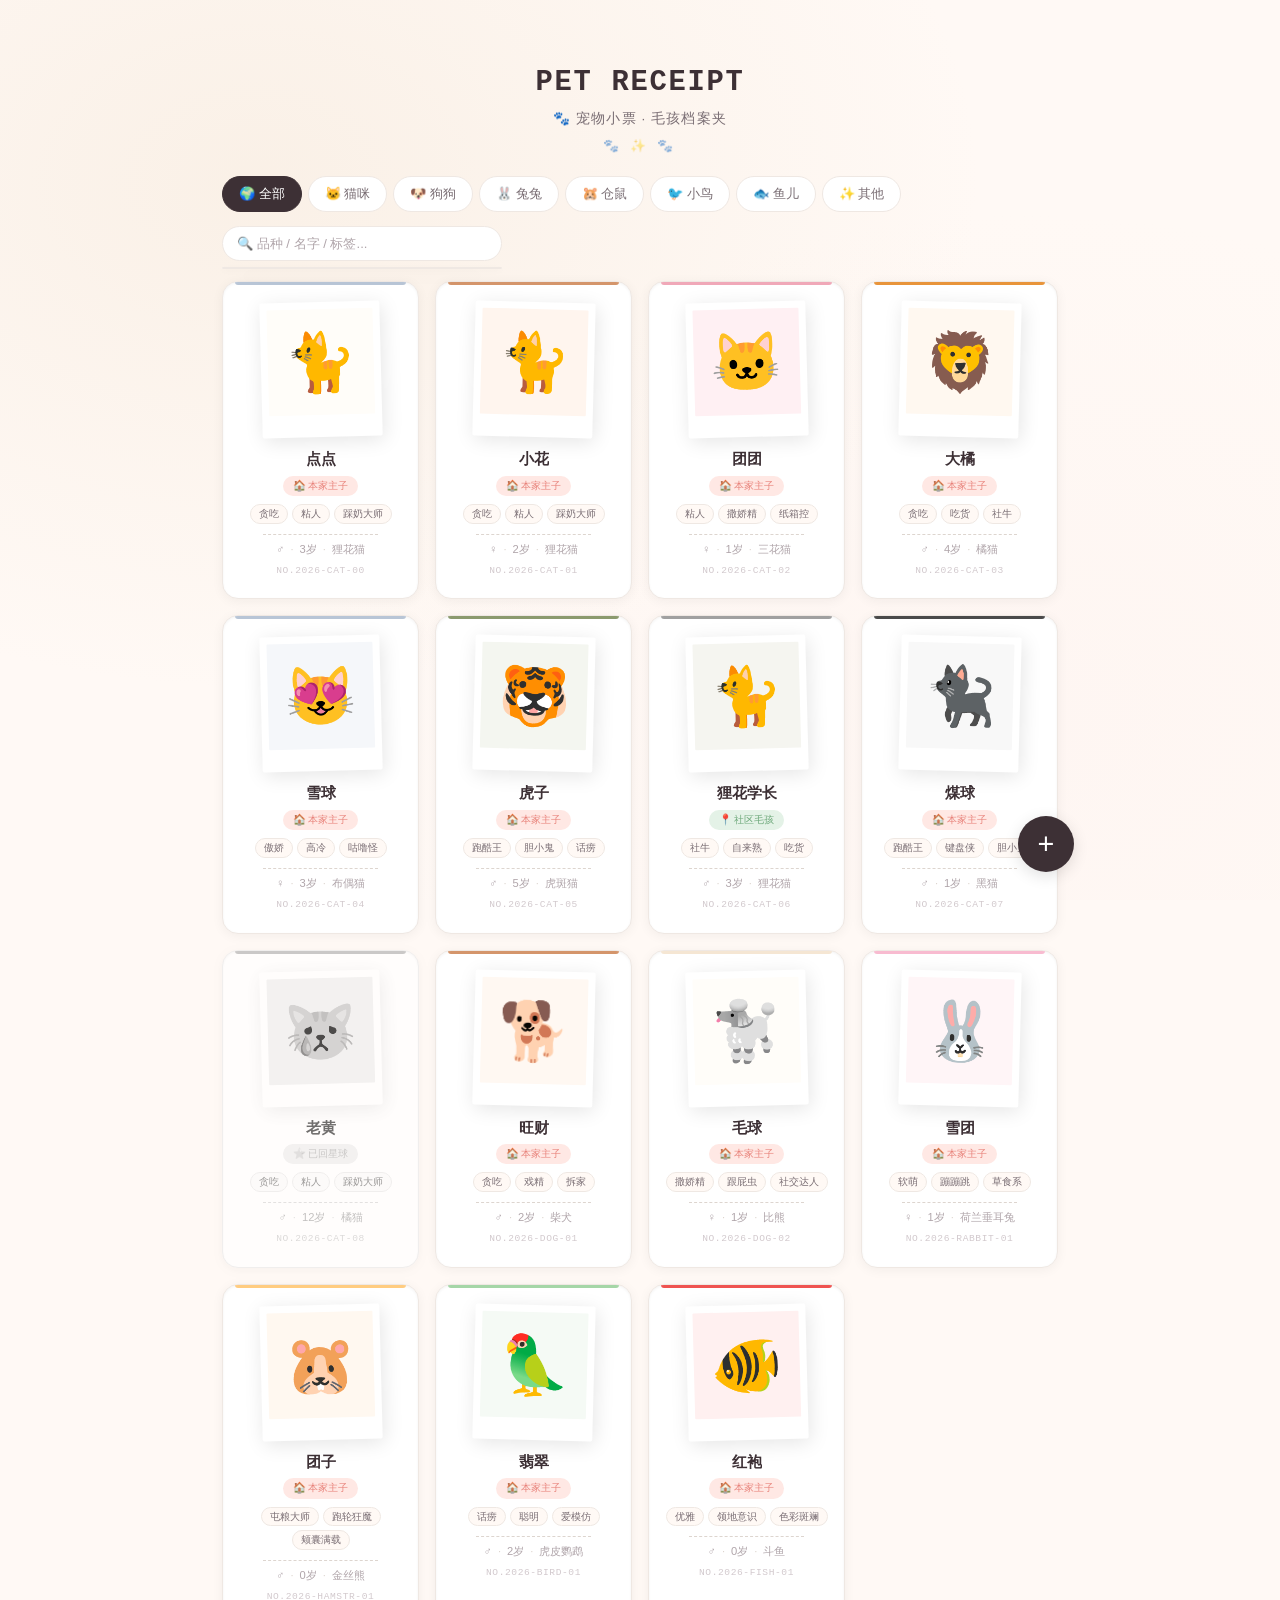
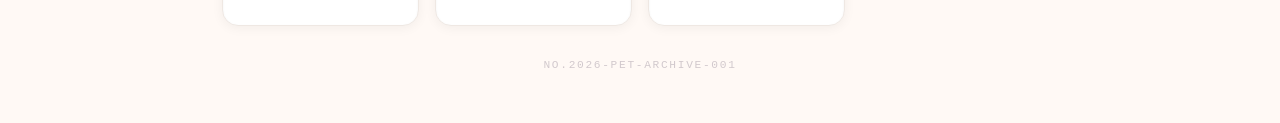
==== commit 20d8d1f6: "v3.8: QR缓存修复 - 新版本号v38" ====
--- a/index.html
+++ b/index.html
@@ -8,7 +8,7 @@
   <meta http-equiv="Cache-Control" content="no-cache, no-store, must-revalidate">
 <meta name="theme-color" content="#FFF9F5">
   <title>宠物小票 · 档案夹 | PET RECEIPT</title>
-  <link rel="stylesheet" href="style.v37.css">
+  <link rel="stylesheet" href="style.v38.css">
 </head>
 <body>
   <!-- 卡夹翻开转场遮罩 -->
@@ -44,8 +44,8 @@
   </div>
 
   <!-- 数据层 -->
-  <script src="data.v37.js"></script>
+  <script src="data.v38.js"></script>
   <!-- 核心引擎 -->
-  <script src="script.v37.js"></script>
+  <script src="script.v38.js"></script>
 </body>
 </html>
--- a/style.v38.css
+++ b/style.v38.css
@@ -0,0 +1,1877 @@
+/* ================================================================
+   猫咪小票 v2.0 — 设计系统样式表
+   Figma 设计 Token · 轻拟物化 · 现代复古风 · 三画板架构
+   ================================================================ */
+
+/* ============================================================
+   0. Design Tokens (Figma 映射)
+   ============================================================ */
+:root {
+  /* Surface 背景色 */
+  --surface-primary: #FFF9F5;
+  --surface-folder:  #F5E6D8;
+  --surface-receipt: #F2F2F2;
+  --surface-card:    #FFFFFF;
+
+  /* 语义标签色 — 更柔和的马卡龙色系 */
+  --tag-cat:       #FFE8E4;
+  --tag-cat-text:  #E8827A;
+  --tag-dog:       #E3EEFF;
+  --tag-dog-text:  #7B9CD0;
+  --tag-community: #E4F2E7;
+  --tag-comm-text: #6DA87A;
+
+  /* 状态色 */
+  --status-active: #8CC89B;
+  --status-star:   #B8B0C0;
+  --status-star-bg:#F0EBF3;
+
+  /* 油墨/文字 */
+  --ink-primary:   #3D3035;
+  --ink-secondary: #7A6E74;
+  --ink-light:     #B0A5AA;
+  --ink-ultra:     #D2C9CD;
+
+  /* 边框与分隔 */
+  --border-soft:   #EFE8E3;
+  --border-dashed: #DDD5CF;
+  --border-receipt:#CCCCCC;
+
+  /* 阴影 (轻拟物化) */
+  --shadow-folder-inner:  inset 0 1px 3px rgba(0,0,0,0.05);
+  --shadow-folder-drop:   0 8px 32px rgba(0,0,0,0.08), 0 2px 6px rgba(0,0,0,0.04);
+  --shadow-card:          0 2px 12px rgba(0,0,0,0.05);
+  --shadow-card-hover:    0 8px 24px rgba(0,0,0,0.10);
+  --shadow-polaroid:      2px 4px 20px rgba(0,0,0,0.10);
+  --shadow-fab:           0 4px 16px rgba(0,0,0,0.12);
+  --shadow-modal:         0 20px 60px rgba(0,0,0,0.18);
+
+  /* 圆角 */
+  --radius-xs:   4px;
+  --radius-sm:   8px;
+  --radius-md:   12px;
+  --radius-lg:   16px;
+  --radius-xl:   20px;
+  --radius-full: 9999px;
+
+  /* 字体 */
+  --font-ui:    -apple-system, BlinkMacSystemFont, 'Segoe UI', 'PingFang SC', 'Microsoft YaHei', 'Hiragino Sans GB', sans-serif;
+  --font-mono:  'SF Mono', 'Cascadia Code', 'Consolas', 'Courier New', monospace;
+  --font-hand:  'KaiTi', 'STKaiti', '楷体', serif;
+
+  /* 间距 */
+  --space-gutter: 12px;
+  --space-margin: 20px;
+}
+
+/* ============================================================
+   1. Reset & Base
+   ============================================================ */
+*, *::before, *::after { box-sizing: border-box; margin: 0; padding: 0; }
+
+html {
+  -webkit-text-size-adjust: 100%;
+  -webkit-tap-highlight-color: transparent;
+  scroll-behavior: smooth;
+}
+
+body {
+  font-family: var(--font-ui);
+  background: var(--surface-primary);
+  color: var(--ink-primary);
+  min-height: 100dvh;
+  line-height: 1.6;
+  -webkit-font-smoothing: antialiased;
+  -moz-osx-font-smoothing: grayscale;
+  overflow-x: hidden;
+  background-image:
+    radial-gradient(ellipse at 20% 20%, rgba(238,220,197,0.3) 0%, transparent 50%),
+    radial-gradient(ellipse at 80% 80%, rgba(251,233,231,0.2) 0%, transparent 50%);
+  background-attachment: fixed;
+}
+
+img { max-width: 100%; height: auto; display: block; }
+
+button {
+  border: none; background: none; cursor: pointer;
+  font-family: inherit; font-size: inherit; color: inherit;
+  -webkit-tap-highlight-color: transparent;
+}
+
+input, textarea, select {
+  font-family: inherit; font-size: inherit;
+  border: none; outline: none; background: none;
+}
+
+a { text-decoration: none; color: inherit; -webkit-tap-highlight-color: transparent; }
+
+/* ============================================================
+   2. Page Transition (卡夹翻开 3D 转场)
+   ============================================================ */
+#pageTransition {
+  position: fixed; inset: 0; z-index: 9999;
+  background: var(--surface-folder);
+  pointer-events: none;
+  transform-origin: left center;
+  transform: perspective(1600px) rotateY(0deg); /* 默认不遮挡 */
+  transition: transform 0.45s cubic-bezier(0.4, 0, 0.2, 1);
+  box-shadow: -4px 0 20px rgba(0,0,0,0.15);
+  /* 初始隐藏，等 JS 执行后再显示 */
+  visibility: hidden;
+}
+
+#pageTransition.shrink {
+  transform: perspective(1600px) rotateY(0deg);
+  visibility: hidden;
+}
+
+/* 从内页返回时的反向翻页 */
+#pageTransition.return {
+  transform-origin: left center;
+  transform: perspective(1600px) rotateY(0deg);
+}
+
+#pageTransition.return.active {
+  transform: perspective(1600px) rotateY(-90deg);
+}
+
+/* ============================================================
+   3. App Container
+   ============================================================ */
+.app-container {
+  max-width: 900px;
+  margin: 0 auto;
+  padding: 20px 24px 32px;
+  min-height: 100dvh;
+  display: flex;
+  flex-direction: column;
+}
+
+/* ============================================================
+   4. Archive Cover (首页 - 画板 A)
+   ============================================================ */
+
+/* --- 4.1 顶部标题 --- */
+.app-header {
+  text-align: center;
+  padding: 28px 0 20px;
+  position: relative;
+}
+
+.app-header::after {
+  content: '🐾 ✨ 🐾';
+  display: block;
+  font-size: 0.8rem;
+  letter-spacing: 0.3em;
+  margin-top: 6px;
+  opacity: 0.5;
+}
+
+.title-main {
+  font-family: var(--font-mono);
+  font-size: 1.5rem;
+  font-weight: 700;
+  letter-spacing: 0.06em;
+  color: var(--ink-primary);
+  min-width: 0;
+}
+
+.title-sub {
+  font-size: 0.85rem;
+  color: var(--ink-secondary);
+  letter-spacing: 0.08em;
+  margin-top: 2px;
+  min-width: 0;
+}
+
+/* --- 4.2 品种筛选区 --- */
+.filter-bar {
+  display: flex;
+  flex-wrap: wrap;
+  gap: 10px;
+  align-items: center;
+  margin-bottom: 20px;
+}
+
+.type-tabs {
+  display: flex;
+  flex-wrap: wrap;
+  gap: 6px;
+  flex: 1 1 auto;
+  min-width: 0;
+}
+
+.type-tab {
+  padding: 8px 16px;
+  border-radius: var(--radius-full);
+  font-size: 0.82rem;
+  font-weight: 500;
+  background: var(--surface-card);
+  color: var(--ink-secondary);
+  border: 1.5px solid var(--border-soft);
+  transition: all 0.2s ease;
+  white-space: nowrap;
+  cursor: pointer;
+}
+
+.type-tab.active {
+  background: var(--ink-primary);
+  color: #fff;
+  border-color: var(--ink-primary);
+}
+
+.type-tab:active { transform: scale(0.95); }
+
+.breed-selector {
+  position: relative;
+  flex: 0 1 240px;
+  min-width: 180px;
+}
+
+.breed-search {
+  width: 100%;
+  padding: 9px 14px;
+  background: var(--surface-card);
+  border: 1.5px solid var(--border-soft);
+  border-radius: var(--radius-full);
+  font-size: 0.82rem;
+  color: var(--ink-primary);
+  transition: border-color 0.2s;
+}
+
+.breed-search:focus { border-color: var(--ink-primary); }
+.breed-search::placeholder { color: var(--ink-light); }
+
+.breed-dropdown {
+  position: absolute;
+  top: calc(100% + 6px); left: 0; right: 0;
+  background: var(--surface-card);
+  border: 1.5px solid var(--border-soft);
+  border-radius: var(--radius-md);
+  max-height: 0; overflow: hidden;
+  transition: max-height 0.3s ease;
+  z-index: 100;
+  box-shadow: var(--shadow-folder-drop);
+}
+
+.breed-dropdown.open { max-height: 240px; overflow-y: auto; }
+
+.breed-option {
+  padding: 10px 16px; font-size: 0.85rem;
+  color: var(--ink-primary); cursor: pointer;
+  transition: background 0.12s; min-width: 0;
+}
+
+.breed-option:hover, .breed-option.highlight { background: var(--surface-primary); }
+
+.custom-breed-input {
+  width: 100%; padding: 10px 16px; font-size: 0.85rem;
+  border-top: 1px dashed var(--border-dashed);
+  background: var(--surface-primary); color: var(--ink-primary);
+}
+
+/* --- 4.3 宠物卡片网格 --- */
+.pet-grid {
+  display: grid;
+  grid-template-columns: repeat(auto-fill, minmax(180px, 1fr));
+  gap: 14px;
+  flex: 1;
+  align-content: start;
+}
+
+/* 档案夹卡片容器 */
+.pet-card {
+  background: var(--surface-card);
+  border-radius: var(--radius-lg);
+  padding: 16px 12px 14px;
+  box-shadow: var(--shadow-folder-inner), var(--shadow-card);
+  cursor: pointer;
+  transition: all 0.3s cubic-bezier(0.4, 0, 0.2, 1);
+  display: flex;
+  flex-direction: column;
+  align-items: center;
+  text-align: center;
+  min-width: 0;
+  position: relative;
+  overflow: hidden;
+  border: 1.5px solid var(--border-soft);
+}
+
+.pet-card:hover {
+  transform: translateY(-3px);
+  box-shadow: var(--shadow-card-hover);
+}
+
+.pet-card:active { transform: scale(0.97); box-shadow: var(--shadow-card-hover); }
+
+/* 顶部主题色条 */
+.pet-card::before {
+  content: '';
+  position: absolute; top: 0; left: 12px; right: 12px;
+  height: 3px;
+  background: var(--card-theme, var(--border-dashed));
+  border-radius: 0 0 3px 3px;
+}
+
+/* 已回星球 — 全局置灰 */
+.pet-card.status-star {
+  filter: grayscale(100%) opacity(0.7);
+}
+
+.pet-card.status-star::before {
+  background: var(--status-star);
+}
+
+/* --- 4.4 拍立得头像 --- */
+.card-polaroid {
+  width: 110px;
+  background: #fff;
+  padding: 7px 7px 22px 7px;
+  box-shadow: var(--shadow-polaroid);
+  transform: rotate(-1.5deg);
+  margin-bottom: 10px;
+  border-radius: 2px;
+  transition: transform 0.3s ease;
+}
+
+.pet-card:hover .card-polaroid { transform: rotate(0deg); }
+
+.pet-card:nth-child(even) .card-polaroid { transform: rotate(1.5deg); }
+.pet-card:nth-child(even):hover .card-polaroid { transform: rotate(0deg); }
+
+.card-polaroid .polaroid-img {
+  width: 96px; height: 96px;
+  border-radius: 1px;
+  display: flex; align-items: center; justify-content: center;
+  font-size: 3.2rem;
+  background: var(--detail-bg, var(--surface-primary));
+  overflow: hidden;
+  position: relative;
+}
+
+/* Polaroid 中的照片 */
+.card-polaroid .polaroid-img img {
+  width: 100%; height: 100%;
+  object-fit: cover;
+  position: absolute; inset: 0;
+}
+
+/* --- 4.5 卡片信息 --- */
+.card-name {
+  font-size: 0.95rem;
+  font-weight: 650;
+  color: var(--ink-primary);
+  min-width: 0;
+  max-width: 100%;
+  overflow: hidden;
+  text-overflow: ellipsis;
+  white-space: nowrap;
+}
+
+/* 身份徽章 */
+.card-badge {
+  display: inline-flex;
+  align-items: center;
+  gap: 3px;
+  padding: 2px 10px;
+  border-radius: var(--radius-full);
+  font-size: 0.65rem;
+  font-weight: 500;
+  margin: 4px 0;
+  min-width: 0;
+}
+
+.badge-private { background: var(--tag-cat); color: var(--tag-cat-text); }
+.badge-community { background: var(--tag-community); color: var(--tag-comm-text); }
+.badge-star { background: var(--status-star-bg); color: var(--status-star); }
+
+/* 特征标签 */
+.card-tags {
+  display: flex;
+  flex-wrap: wrap;
+  gap: 4px;
+  justify-content: center;
+  margin: 4px 0;
+  min-width: 0;
+  max-height: 80px;
+  overflow-y: auto;
+  scrollbar-width: none;
+}
+
+.card-tags::-webkit-scrollbar { display: none; }
+
+.card-tag {
+  padding: 2px 8px;
+  border-radius: var(--radius-full);
+  font-size: 0.62rem;
+  font-weight: 500;
+  background: var(--surface-primary);
+  color: var(--ink-secondary);
+  border: 1px solid var(--border-soft);
+  white-space: nowrap;
+  line-height: 1.4;
+}
+
+/* 分割虚线 */
+.card-divider {
+  width: 70%;
+  height: 1px;
+  border-bottom: 1px dashed var(--border-dashed);
+  margin: 6px 0;
+}
+
+/* 元信息行 */
+.card-meta {
+  font-size: 0.7rem;
+  color: var(--ink-light);
+  min-width: 0;
+  display: flex;
+  gap: 6px;
+  align-items: center;
+  flex-wrap: wrap;
+  justify-content: center;
+}
+
+.card-meta .meta-dot { color: var(--border-dashed); }
+
+.card-id {
+  font-family: var(--font-mono);
+  font-size: 0.6rem;
+  color: var(--ink-ultra);
+  font-variant-numeric: tabular-nums;
+  letter-spacing: 0.06em;
+  margin-top: 4px;
+}
+
+/* --- 4.6 空状态 --- */
+.pet-grid-empty {
+  grid-column: 1 / -1;
+  text-align: center;
+  padding: 80px 20px;
+  color: var(--ink-light);
+}
+
+.pet-grid-empty .empty-icon { font-size: 4rem; display: block; margin-bottom: 16px; }
+.pet-grid-empty .empty-action {
+  display: inline-block; margin-top: 16px; padding: 10px 28px;
+  background: var(--ink-primary); color: #fff;
+  border-radius: var(--radius-full); font-size: 0.9rem; cursor: pointer;
+}
+
+/* --- 4.7 FAB 新增按钮 --- */
+.fab-btn {
+  position: fixed;
+  bottom: 28px; right: max(24px, calc((100% - 900px) / 2 + 16px));
+  width: 56px; height: 56px;
+  border-radius: 50%;
+  background: var(--ink-primary);
+  color: #fff;
+  font-size: 1.8rem;
+  display: flex; align-items: center; justify-content: center;
+  box-shadow: var(--shadow-fab);
+  z-index: 200;
+  transition: all 0.25s ease;
+}
+
+.fab-btn:active { transform: scale(0.9); background: #000; }
+
+/* --- 4.9 底部页脚 --- */
+.app-footer {
+  text-align: center;
+  padding-top: 24px; margin-top: auto;
+}
+
+.barcode-text {
+  font-family: var(--font-mono);
+  font-size: 0.7rem; color: var(--ink-ultra);
+  letter-spacing: 0.15em;
+  font-variant-numeric: tabular-nums;
+}
+
+/* ============================================================
+   5. Detail Page — 时光轴视图 (画板 B)
+   ============================================================ */
+
+/* --- 5.1 顶栏操作按钮 --- */
+.detail-top-bar {
+  display: flex;
+  justify-content: space-between;
+  align-items: center;
+  margin-bottom: 12px;
+}
+
+.back-btn {
+  display: inline-flex; align-items: center; gap: 4px;
+  font-size: 0.9rem; color: var(--ink-secondary);
+  padding: 6px 2px; transition: color 0.2s;
+  width: fit-content;
+}
+
+.back-btn:active { color: var(--ink-primary); }
+
+.action-btns {
+  display: flex; gap: 6px;
+}
+
+.btn-icon {
+  width: 36px; height: 36px;
+  border-radius: 50%;
+  display: flex; align-items: center; justify-content: center;
+  font-size: 1rem;
+  background: var(--surface-card);
+  border: 1px solid var(--border-soft);
+  transition: all 0.2s;
+}
+
+.btn-icon:active { background: var(--surface-primary); transform: scale(0.93); }
+.btn-icon.danger { color: #D32F2F; border-color: #FFCDD2; }
+.btn-icon.danger:active { background: #FFEBEE; }
+
+/* --- 5.2 宠物详情卡片 (拟物化) --- */
+.pet-detail-card {
+  background: var(--surface-card);
+  border-radius: var(--radius-lg);
+  padding: 24px 20px;
+  box-shadow: var(--shadow-folder-inner), var(--shadow-folder-drop);
+  border: 1.5px solid var(--border-soft);
+  min-width: 0;
+  margin-bottom: 16px;
+  transition: filter 0.4s ease;
+}
+
+.pet-detail-card.status-star {
+  filter: grayscale(100%);
+  background: var(--surface-receipt);
+}
+
+/* --- 5.3 拍立得超级头像 (1/3 屏高度) --- */
+.detail-polaroid {
+  width: 200px;
+  margin: 0 auto 16px;
+  background: #fff;
+  padding: 12px 12px 34px 12px;
+  box-shadow: var(--shadow-polaroid);
+  transform: rotate(-1.5deg);
+  border-radius: 2px;
+  transition: transform 0.3s ease;
+}
+
+.detail-polaroid:hover { transform: rotate(0deg); }
+
+.detail-polaroid .polaroid-img {
+  width: 176px; height: 176px;
+  display: flex; align-items: center; justify-content: center;
+  font-size: 5rem;
+  background: var(--detail-bg, var(--surface-primary));
+  border-radius: 1px;
+  overflow: hidden;
+  position: relative;
+}
+
+.detail-polaroid .polaroid-img img {
+  width: 100%; height: 100%;
+  object-fit: cover;
+  position: absolute; inset: 0;
+}
+
+.detail-polaroid .polaroid-caption {
+  font-family: var(--font-hand);
+  font-size: 0.85rem;
+  color: var(--ink-secondary);
+  text-align: center;
+  margin-top: 6px;
+  letter-spacing: 0.04em;
+}
+
+/* --- 5.4 身份徽章 (详情版) --- */
+.detail-badge-row {
+  display: flex; gap: 8px; flex-wrap: wrap;
+  justify-content: center; margin-bottom: 16px;
+}
+
+.detail-badge {
+  display: inline-flex; align-items: center; gap: 4px;
+  padding: 4px 14px; border-radius: var(--radius-full);
+  font-size: 0.75rem; font-weight: 550;
+}
+
+/* --- 5.5 信息网格 --- */
+.detail-divider {
+  border: none; border-top: 1px dashed var(--border-dashed);
+  margin: 14px 0;
+}
+
+.detail-info-grid {
+  display: grid;
+  grid-template-columns: repeat(auto-fill, minmax(160px, 1fr));
+  gap: 10px 18px;
+}
+
+.detail-info-item { min-width: 0; }
+
+.detail-info-item .info-label {
+  font-size: 0.65rem; color: var(--ink-light);
+  text-transform: uppercase; letter-spacing: 0.08em; margin-bottom: 2px;
+}
+
+.detail-info-item .info-value {
+  font-size: 0.9rem; font-weight: 500; color: var(--ink-primary);
+  min-width: 0; overflow: hidden; text-overflow: ellipsis;
+}
+
+/* --- 5.6 特征标签区 --- */
+.detail-tags-section {
+  display: flex; flex-wrap: wrap; gap: 6px;
+  margin-top: 14px;
+}
+
+.detail-tag {
+  padding: 4px 12px;
+  border-radius: var(--radius-full);
+  font-size: 0.75rem; font-weight: 500;
+  background: var(--surface-primary);
+  color: var(--ink-secondary);
+  border: 1px solid var(--border-soft);
+}
+
+/* --- 5.7 备注区 --- */
+.detail-notes {
+  margin-top: 14px; padding: 12px 14px;
+  background: var(--surface-primary);
+  border-radius: var(--radius-sm);
+  font-size: 0.82rem; color: var(--ink-secondary);
+  line-height: 1.6; min-width: 0;
+  border-left: 3px solid var(--border-dashed);
+}
+
+/* --- 5.8 时光轴 (Timeline) --- */
+.timeline-section {
+  margin-top: 20px;
+}
+
+.timeline-title {
+  font-size: 0.8rem;
+  font-weight: 600;
+  color: var(--ink-secondary);
+  letter-spacing: 0.06em;
+  margin-bottom: 12px;
+  padding-left: 36px;
+}
+
+.timeline-axis {
+  position: relative;
+  padding-left: 32px;
+}
+
+/* 虚轴 */
+.timeline-axis::before {
+  content: '';
+  position: absolute; left: 12px; top: 8px; bottom: 8px;
+  width: 0;
+  border-left: 1.5px dashed var(--border-dashed);
+}
+
+/* 爪印节点 */
+.timeline-node {
+  position: absolute;
+  left: 8px;
+  width: 10px; height: 10px;
+  font-size: 0.6rem;
+  transform: translateY(4px);
+}
+
+/* 记录卡片 */
+.timeline-card {
+  background: var(--surface-card);
+  border: 1px solid var(--border-soft);
+  border-radius: var(--radius-sm);
+  padding: 12px 14px;
+  margin-bottom: 12px;
+  box-shadow: var(--shadow-card);
+  position: relative;
+  min-width: 0;
+  transition: transform 0.2s;
+}
+
+/* 随机轻微倾斜 */
+.timeline-card:nth-child(odd) { transform: rotate(-1.5deg); }
+.timeline-card:nth-child(even) { transform: rotate(1.5deg); }
+.timeline-card:nth-child(3n) { transform: rotate(0.8deg); }
+.timeline-card:nth-child(5n) { transform: rotate(-1deg); }
+
+.timeline-card:active { transform: rotate(0deg) scale(0.98); }
+
+.timeline-card .tl-date {
+  font-family: var(--font-mono);
+  font-size: 0.65rem; color: var(--ink-ultra);
+  font-variant-numeric: tabular-nums;
+}
+
+.timeline-card .tl-content {
+  font-size: 0.82rem; color: var(--ink-primary);
+  margin-top: 4px; line-height: 1.5;
+}
+
+.timeline-empty {
+  text-align: center; padding: 30px;
+  color: var(--ink-light); font-size: 0.82rem;
+}
+
+/* --- 5.9 操作按钮区 --- */
+.detail-actions {
+  display: flex; gap: 10px; margin-top: 16px;
+}
+
+.btn-primary {
+  flex: 1; padding: 14px;
+  background: var(--ink-primary); color: #fff;
+  font-size: 0.95rem; font-weight: 600;
+  border-radius: var(--radius-md);
+  letter-spacing: 0.04em;
+  transition: all 0.2s;
+  text-align: center;
+  box-shadow: 0 2px 8px rgba(0,0,0,0.12);
+}
+
+.btn-primary:active {
+  background: #000; transform: translateY(1px);
+  box-shadow: 0 1px 4px rgba(0,0,0,0.12);
+}
+
+.btn-secondary {
+  flex: 0 0 auto; padding: 14px 20px;
+  background: var(--surface-card); color: var(--ink-primary);
+  font-size: 0.95rem; font-weight: 550;
+  border-radius: var(--radius-md);
+  border: 1.5px solid var(--border-soft);
+  transition: all 0.2s;
+}
+
+.btn-secondary:active { background: var(--surface-primary); }
+
+/* FAB 文字标签 */
+.fab-label {
+  position: fixed;
+  bottom: 90px;
+  right: max(24px, calc((100% - 900px) / 2 + 16px));
+  background: var(--ink-primary);
+  color: #fff;
+  font-size: 0.7rem;
+  padding: 4px 12px;
+  border-radius: var(--radius-full);
+  z-index: 199;
+  pointer-events: none;
+  white-space: nowrap;
+  box-shadow: var(--shadow-fab);
+  animation: fabPulse 2s ease-in-out infinite;
+}
+
+@keyframes fabPulse {
+  0%, 100% { opacity: 0.85; }
+  50% { opacity: 1; }
+}
+
+/* 打卡类型选择按钮 */
+.checkin-type-row {
+  display: flex; flex-wrap: wrap; gap: 8px;
+  margin-bottom: 16px;
+  justify-content: center;
+}
+
+.checkin-type-btn {
+  padding: 8px 16px;
+  border-radius: var(--radius-full);
+  font-size: 0.78rem;
+  border: 1.5px solid var(--border-soft);
+  background: var(--surface-card);
+  color: var(--ink-secondary);
+  cursor: pointer;
+  transition: all 0.2s;
+  white-space: nowrap;
+}
+
+.checkin-type-btn.active {
+  background: var(--tag-comm-text);
+  color: #fff;
+  border-color: var(--tag-comm-text);
+  box-shadow: 0 2px 8px rgba(46,125,50,0.25);
+}
+
+.checkin-type-btn:active { transform: scale(0.95); }
+
+/* 常用地点标签 */
+.recent-locations {
+  display: flex; flex-wrap: wrap; gap: 6px;
+  margin-top: 8px;
+}
+
+.recent-loc-tag {
+  padding: 4px 10px;
+  border-radius: var(--radius-full);
+  font-size: 0.7rem;
+  background: var(--surface-primary);
+  color: var(--ink-secondary);
+  border: 1px solid var(--border-soft);
+  cursor: pointer;
+  white-space: nowrap;
+  transition: all 0.15s;
+}
+
+.recent-loc-tag:active {
+  background: var(--tag-community);
+  color: var(--tag-comm-text);
+  border-color: var(--tag-comm-text);
+}
+
+/* --- 5.10 社区 FAB 打卡 --- */
+.community-fab {
+  position: fixed;
+  bottom: 28px;
+  right: max(24px, calc((100% - 900px) / 2 + 16px));
+  width: 56px; height: 56px;
+  border-radius: 50%;
+  background: var(--tag-comm-text);
+  color: #fff;
+  font-size: 1.4rem;
+  display: flex; align-items: center; justify-content: center;
+  box-shadow: var(--shadow-fab);
+  z-index: 200;
+  transition: all 0.25s ease;
+}
+
+.community-fab:active { transform: scale(0.9); background: #1B5E20; }
+
+/* ============================================================
+   5.11 帖子卡片 (微博式记录)
+   ============================================================ */
+.post-card {
+  background: var(--surface-card);
+  border: 1px solid var(--border-soft);
+  border-radius: var(--radius-md);
+  padding: 14px;
+  margin-bottom: 14px;
+  box-shadow: var(--shadow-card);
+  position: relative;
+  min-width: 0;
+}
+
+.post-header {
+  display: flex; justify-content: space-between; align-items: flex-start;
+  margin-bottom: 8px;
+}
+
+.post-meta {
+  display: flex; flex-wrap: wrap; gap: 8px;
+  font-size: 0.72rem; color: var(--ink-light);
+  align-items: center;
+}
+
+.post-date {
+  font-family: var(--font-mono);
+  font-variant-numeric: tabular-nums;
+  color: var(--ink-secondary);
+  font-weight: 500;
+}
+
+.post-location {
+  display: inline-flex; align-items: center; gap: 3px;
+  color: var(--tag-comm-text);
+  background: var(--tag-community);
+  padding: 2px 8px;
+  border-radius: var(--radius-full);
+  font-size: 0.68rem;
+}
+
+.post-text {
+  font-size: 0.88rem; color: var(--ink-primary);
+  line-height: 1.7;
+  margin-bottom: 10px;
+  word-break: break-word;
+}
+
+.post-photos {
+  display: grid;
+  grid-template-columns: repeat(auto-fill, minmax(100px, 1fr));
+  gap: 6px;
+  margin-bottom: 8px;
+}
+
+.post-photo {
+  width: 100%;
+  aspect-ratio: 1;
+  object-fit: cover;
+  border-radius: var(--radius-sm);
+  border: 1px solid var(--border-soft);
+  cursor: pointer;
+  transition: transform 0.2s;
+  background: var(--surface-primary);
+}
+
+.post-photo:active { transform: scale(0.95); }
+
+.post-photo-single {
+  max-height: 260px;
+  width: 100%;
+  object-fit: cover;
+  border-radius: var(--radius-sm);
+  cursor: pointer;
+}
+
+.post-video-wrap {
+  margin-bottom: 8px;
+  border-radius: var(--radius-sm);
+  overflow: hidden;
+  border: 1px solid var(--border-soft);
+}
+
+.post-video-wrap video {
+  width: 100%; max-height: 240px;
+  display: block; background: #000;
+}
+
+.post-delete-btn {
+  font-size: 0.68rem; color: var(--ink-ultra);
+  cursor: pointer; padding: 2px 6px;
+  border-radius: var(--radius-xs);
+  transition: all 0.2s;
+}
+
+.post-delete-btn:hover { color: #D32F2F; background: #FFEBEE; }
+
+/* --- 5.12 发帖表单 --- */
+.post-form-overlay {
+  position: fixed; inset: 0; z-index: 4000;
+  background: rgba(0,0,0,0.5);
+  display: flex; align-items: flex-end; justify-content: center;
+  opacity: 0; pointer-events: none;
+  transition: opacity 0.3s ease;
+}
+
+.post-form-overlay.open { opacity: 1; pointer-events: auto; }
+
+.post-form {
+  background: var(--surface-card);
+  border-radius: var(--radius-xl) var(--radius-xl) 0 0;
+  width: 100%; max-width: 560px;
+  max-height: 90dvh;
+  overflow-y: auto;
+  padding: 8px 20px 28px;
+  box-shadow: var(--shadow-modal);
+  transform: translateY(100%);
+  transition: transform 0.35s cubic-bezier(0.32, 0.72, 0, 1);
+}
+
+.post-form-overlay.open .post-form { transform: translateY(0); }
+
+.post-form-header {
+  display: flex; justify-content: space-between; align-items: center;
+  padding: 12px 0 10px;
+  position: sticky; top: 0; background: var(--surface-card);
+  z-index: 1;
+  border-bottom: 1px solid var(--border-soft);
+  margin-bottom: 14px;
+}
+
+.post-form-title { font-size: 1.05rem; font-weight: 650; }
+
+.post-form-close {
+  width: 32px; height: 32px; border-radius: 50%;
+  background: var(--surface-primary);
+  display: flex; align-items: center; justify-content: center;
+  font-size: 1.1rem; color: var(--ink-secondary); cursor: pointer;
+}
+
+.post-form-close:active { background: var(--border-soft); }
+
+.post-form-row {
+  display: flex; gap: 10px; margin-bottom: 12px;
+}
+
+.post-form-row .form-group { flex: 1; margin-bottom: 0; }
+
+.post-photo-preview {
+  display: flex; flex-wrap: wrap; gap: 6px;
+  margin-bottom: 12px;
+}
+
+.post-photo-preview .preview-item {
+  width: 72px; height: 72px;
+  border-radius: var(--radius-sm);
+  background-size: cover; background-position: center;
+  position: relative;
+  border: 1px solid var(--border-soft);
+}
+
+.post-photo-preview .preview-del {
+  position: absolute; top: -6px; right: -6px;
+  width: 18px; height: 18px; border-radius: 50%;
+  background: #D32F2F; color: #fff;
+  font-size: 0.55rem;
+  display: flex; align-items: center; justify-content: center;
+  cursor: pointer;
+}
+
+.post-form-add-photo {
+  width: 72px; height: 72px;
+  border-radius: var(--radius-sm);
+  border: 2px dashed var(--border-dashed);
+  display: flex; align-items: center; justify-content: center;
+  font-size: 1.5rem; color: var(--ink-light);
+  cursor: pointer;
+  flex-shrink: 0;
+}
+
+.post-form-add-photo:active { border-color: var(--ink-primary); color: var(--ink-primary); }
+
+.post-video-preview {
+  display: flex; align-items: center; gap: 8px;
+  font-size: 0.78rem; color: var(--tag-comm-text);
+  margin-bottom: 12px;
+}
+
+.post-submit-btn {
+  width: 100%; padding: 14px;
+  background: var(--ink-primary); color: #fff;
+  font-size: 1rem; font-weight: 600;
+  border-radius: var(--radius-md);
+  margin-top: 10px;
+  letter-spacing: 0.04em;
+  cursor: pointer;
+  transition: all 0.2s;
+  box-shadow: 0 2px 8px rgba(0,0,0,0.1);
+}
+
+.post-submit-btn:active { background: #000; transform: translateY(1px); }
+
+/* 帖子时间轴容器 */
+.post-timeline {
+  position: relative;
+  padding-left: 32px;
+}
+
+.post-timeline::before {
+  content: '';
+  position: absolute; left: 12px; top: 8px; bottom: 8px;
+  width: 0;
+  border-left: 2px dashed var(--border-dashed);
+}
+
+.post-timeline .timeline-dot {
+  position: absolute; left: 6px;
+  width: 14px; height: 14px;
+  font-size: 0.7rem;
+  transform: translateY(6px);
+}
+
+/* 空态 */
+.post-empty {
+  text-align: center; padding: 30px;
+  color: var(--ink-light); font-size: 0.82rem;
+}
+
+/* ============================================================
+   6. Receipt Generator — 小票生成器 (画板 C)
+   ============================================================ */
+
+/* 锯齿撕边容器 */
+#receiptPrintZone {
+  position: fixed; top: 0; left: -9999px;
+  width: 375px;
+  background: var(--surface-receipt);
+  color: #1a1a1a;
+  font-family: var(--font-mono);
+  line-height: 1.5;
+  z-index: -1;
+  /* 上下锯齿 */
+  clip-path:
+    polygon(
+      0% 8px, 8px 0%, 16px 8px, 24px 0%, 32px 8px, 40px 0%, 48px 8px,
+      56px 0%, 64px 8px, 72px 0%, 80px 8px, 88px 0%, 96px 8px,
+      104px 0%, 112px 8px, 120px 0%, 128px 8px, 136px 0%, 144px 8px,
+      152px 0%, 160px 8px, 168px 0%, 176px 8px, 184px 0%, 192px 8px,
+      200px 0%, 208px 8px, 216px 0%, 224px 8px, 232px 0%, 240px 8px,
+      248px 0%, 256px 8px, 264px 0%, 272px 8px, 280px 0%, 288px 8px,
+      296px 0%, 304px 8px, 312px 0%, 320px 8px, 328px 0%, 336px 8px,
+      344px 0%, 352px 8px, 360px 0%, 368px 8px, 375px 0%,
+      375px calc(100% - 8px), 368px 100%, 360px calc(100% - 8px),
+      352px 100%, 344px calc(100% - 8px), 336px 100%, 328px calc(100% - 8px),
+      320px 100%, 312px calc(100% - 8px), 304px 100%, 296px calc(100% - 8px),
+      288px 100%, 280px calc(100% - 8px), 272px 100%, 264px calc(100% - 8px),
+      256px 100%, 248px calc(100% - 8px), 240px 100%, 232px calc(100% - 8px),
+      224px 100%, 216px calc(100% - 8px), 208px 100%, 200px calc(100% - 8px),
+      192px 100%, 184px calc(100% - 8px), 176px 100%, 168px calc(100% - 8px),
+      160px 100%, 152px calc(100% - 8px), 144px 100%, 136px calc(100% - 8px),
+      128px 100%, 120px calc(100% - 8px), 112px 100%, 104px calc(100% - 8px),
+      96px 100%, 88px calc(100% - 8px), 80px 100%, 72px calc(100% - 8px),
+      64px 100%, 56px calc(100% - 8px), 48px 100%, 40px calc(100% - 8px),
+      32px 100%, 24px calc(100% - 8px), 16px 100%, 8px calc(100% - 8px), 0% 100%,
+      0% calc(100% - 8px), 8px calc(100% - 0px), 16px calc(100% - 8px),
+      0% calc(100% - 16px)
+    );
+}
+
+/* Fallback: 如果浏览器不支持复杂 clip-path，使用简单虚线上边 */
+#receiptPrintZone {
+  padding: 28px 22px;
+  border-top: 3px double #999;
+  border-bottom: 3px double #999;
+}
+
+/* 小票内部样式 */
+.rz-header {
+  text-align: center;
+  border-bottom: 1px dashed #999;
+  padding-bottom: 12px;
+  margin-bottom: 14px;
+}
+
+.rz-store-name {
+  font-size: 1rem;
+  font-weight: 700;
+  letter-spacing: 0.1em;
+}
+
+.rz-store-sub {
+  font-size: 0.6rem;
+  color: #666;
+  margin-top: 2px;
+  letter-spacing: 0.05em;
+}
+
+.rz-avatar-area {
+  text-align: center;
+  padding: 12px 0;
+  border-bottom: 1px dashed #999;
+}
+
+.rz-avatar {
+  font-size: 4rem;
+  line-height: 1;
+  /* 热敏点阵滤镜 */
+  filter: contrast(200%) grayscale(100%) brightness(1.1);
+  display: inline-block;
+}
+
+.rz-pet-name {
+  font-size: 0.9rem;
+  font-weight: 700;
+  text-align: center;
+  margin-top: 4px;
+}
+
+.rz-info-table {
+  width: 100%;
+  border-collapse: collapse;
+  margin: 10px 0;
+}
+
+.rz-info-table td {
+  padding: 4px 0;
+  font-size: 0.7rem;
+  border-bottom: 1px dotted #ddd;
+  font-variant-numeric: tabular-nums;
+}
+
+.rz-info-table td:first-child {
+  color: #666;
+  width: 32%;
+  white-space: nowrap;
+}
+
+.rz-info-table td:last-child {
+  font-weight: 500;
+  text-align: right;
+}
+
+/* 流水化对齐线 */
+.rz-flow-line {
+  display: flex;
+  justify-content: space-between;
+  padding: 3px 0;
+  font-size: 0.7rem;
+  border-bottom: 1px dotted #ddd;
+}
+
+.rz-flow-line .rz-label { color: #666; }
+.rz-flow-line .rz-value { font-weight: 500; text-align: right; }
+.rz-flow-line .rz-divider-line { flex: 1; border-bottom: 1px dotted #ccc; margin: 0 6px; align-self: flex-end; margin-bottom: 4px; }
+
+.rz-divider {
+  border: none;
+  border-top: 1px dashed #999;
+  margin: 12px 0;
+}
+
+.rz-barcode {
+  text-align: center;
+  font-size: 0.65rem;
+  letter-spacing: 0.12em;
+  font-variant-numeric: tabular-nums;
+  margin: 6px 0;
+  font-family: var(--font-mono);
+}
+
+/* 条形码线条模拟 */
+.rz-barcode-lines {
+  display: flex;
+  justify-content: center;
+  align-items: flex-end;
+  gap: 2px;
+  height: 32px;
+  margin: 6px 0;
+}
+
+.rz-barcode-lines .bar {
+  width: 2px;
+  background: #1a1a1a;
+  border-radius: 0;
+}
+
+.rz-qr-wrap {
+  text-align: center;
+  margin: 10px 0 4px;
+  padding: 8px;
+  border: 1px dashed #999;
+  border-radius: 4px;
+  display: inline-block;
+  width: fit-content;
+  margin-left: auto;
+  margin-right: auto;
+}
+
+.rz-qr-wrap canvas {
+  display: block;
+  width: 80px;
+  height: 80px;
+}
+
+.rz-qr-caption {
+  font-size: 0.5rem;
+  color: #999;
+  text-align: center;
+  margin-top: 4px;
+}
+
+.rz-footer {
+  text-align: center;
+  font-size: 0.55rem;
+  color: #666;
+  border-top: 1px dashed #999;
+  padding-top: 10px;
+  margin-top: 10px;
+}
+
+/* --- 小票预览覆盖层 --- */
+.receipt-overlay {
+  position: fixed; inset: 0; z-index: 5000;
+  background: rgba(0,0,0,0.88);
+  display: flex; flex-direction: column;
+  align-items: center; justify-content: center;
+  opacity: 0; pointer-events: none;
+  transition: opacity 0.35s ease;
+  padding: 20px;
+}
+
+.receipt-overlay.visible { opacity: 1; pointer-events: auto; }
+
+.receipt-overlay img {
+  max-width: 92vw; max-height: 72vh;
+  border-radius: 4px;
+  box-shadow: 0 12px 40px rgba(0,0,0,0.3);
+  background: #fff;
+}
+
+.close-receipt {
+  margin-top: 20px; padding: 10px 36px;
+  background: var(--surface-card); color: var(--ink-primary);
+  border-radius: var(--radius-full); font-size: 0.9rem; font-weight: 500;
+}
+
+.close-receipt:active { background: #ddd; transform: scale(0.96); }
+
+.save-hint {
+  margin-top: 10px; font-size: 0.7rem;
+  color: rgba(255,255,255,0.55); text-align: center;
+}
+
+/* ============================================================
+   7. Form Modal — 新增/编辑表单
+   ============================================================ */
+.form-modal-overlay {
+  position: fixed; inset: 0; z-index: 4000;
+  background: rgba(0,0,0,0.5);
+  display: flex; align-items: flex-end; justify-content: center;
+  opacity: 0; pointer-events: none;
+  transition: opacity 0.3s ease;
+}
+
+.form-modal-overlay.open { opacity: 1; pointer-events: auto; }
+
+.form-modal {
+  background: var(--surface-card);
+  border-radius: var(--radius-xl) var(--radius-xl) 0 0;
+  width: 100%; max-width: 560px;
+  max-height: 88dvh;
+  overflow-y: auto;
+  padding: 8px 24px 28px;
+  box-shadow: var(--shadow-modal);
+  transform: translateY(100%);
+  transition: transform 0.35s cubic-bezier(0.32, 0.72, 0, 1);
+}
+
+.form-modal-overlay.open .form-modal { transform: translateY(0); }
+
+.form-modal-header {
+  display: flex; justify-content: space-between; align-items: center;
+  padding: 12px 0 10px;
+  position: sticky; top: 0; background: var(--surface-card);
+  z-index: 1;
+  border-bottom: 1px solid var(--border-soft);
+  margin-bottom: 16px;
+}
+
+.form-modal-title {
+  font-size: 1.05rem; font-weight: 650;
+}
+
+.form-modal-close {
+  width: 32px; height: 32px;
+  border-radius: 50%;
+  background: var(--surface-primary);
+  display: flex; align-items: center; justify-content: center;
+  font-size: 1.1rem; color: var(--ink-secondary);
+}
+
+.form-modal-close:active { background: var(--border-soft); }
+
+/* 头像选择器 */
+.avatar-picker-label {
+  font-size: 0.78rem; font-weight: 550; color: var(--ink-secondary);
+  margin-bottom: 8px;
+}
+
+.avatar-picker {
+  display: flex; flex-wrap: wrap; gap: 6px;
+  margin-bottom: 16px;
+}
+
+.avatar-option {
+  width: 44px; height: 44px;
+  border-radius: var(--radius-sm);
+  display: flex; align-items: center; justify-content: center;
+  font-size: 1.5rem;
+  border: 2px solid transparent;
+  background: var(--surface-primary);
+  cursor: pointer; transition: all 0.15s;
+}
+
+.avatar-option.selected {
+  border-color: var(--ink-primary);
+  background: var(--surface-card);
+  box-shadow: 0 2px 8px rgba(0,0,0,0.1);
+}
+
+.avatar-option:active { transform: scale(0.9); }
+
+/* 表单字段 */
+.form-group {
+  margin-bottom: 14px;
+}
+
+.form-label {
+  display: block;
+  font-size: 0.78rem; font-weight: 550;
+  color: var(--ink-secondary);
+  margin-bottom: 5px;
+}
+
+.form-label .required {
+  color: #D32F2F; margin-left: 2px;
+}
+
+.form-input, .form-textarea {
+  width: 100%;
+  padding: 10px 14px;
+  background: var(--surface-primary);
+  border: 1.5px solid var(--border-soft);
+  border-radius: var(--radius-sm);
+  font-size: 0.9rem;
+  color: var(--ink-primary);
+  transition: border-color 0.2s;
+}
+
+.form-input:focus, .form-textarea:focus { border-color: var(--ink-primary); background: #fff; }
+.form-textarea { min-height: 70px; resize: vertical; }
+
+.form-row {
+  display: grid; grid-template-columns: 1fr 1fr;
+  gap: 10px;
+}
+
+/* Radio 组 */
+.radio-group {
+  display: flex; gap: 8px;
+}
+
+.type-radio-scroll {
+  flex-wrap: wrap;
+}
+
+.type-radio-scroll .radio-btn {
+  flex: 0 0 auto;
+}
+
+.radio-btn {
+  flex: 1; padding: 9px;
+  text-align: center;
+  border-radius: var(--radius-sm);
+  border: 1.5px solid var(--border-soft);
+  font-size: 0.85rem; font-weight: 500;
+  color: var(--ink-secondary);
+  background: var(--surface-primary);
+  transition: all 0.2s;
+  cursor: pointer;
+}
+
+.radio-btn.selected {
+  background: var(--ink-primary); color: #fff;
+  border-color: var(--ink-primary);
+}
+
+/* 特征标签多选 */
+.tag-multi-select {
+  display: flex; flex-wrap: wrap; gap: 6px;
+}
+
+.tag-option {
+  padding: 5px 14px;
+  border-radius: var(--radius-full);
+  font-size: 0.78rem;
+  border: 1.5px solid var(--border-soft);
+  color: var(--ink-secondary);
+  cursor: pointer; transition: all 0.2s;
+  background: var(--surface-card);
+}
+
+.tag-option.selected {
+  background: var(--ink-primary); color: #fff;
+  border-color: var(--ink-primary);
+}
+
+/* 提交按钮 */
+.form-submit {
+  width: 100%; padding: 14px;
+  background: var(--ink-primary); color: #fff;
+  font-size: 1rem; font-weight: 600;
+  border-radius: var(--radius-md);
+  margin-top: 20px;
+  letter-spacing: 0.04em;
+  transition: all 0.2s;
+  box-shadow: 0 2px 8px rgba(0,0,0,0.1);
+}
+
+.form-submit:active { background: #000; transform: translateY(1px); }
+
+/* --- 7.1 照片上传区域 --- */
+.photo-section-label {
+  font-size: 0.78rem; font-weight: 550; color: var(--ink-secondary);
+  margin-bottom: 8px;
+}
+
+.photo-upload-area {
+  display: flex; flex-wrap: wrap; gap: 8px;
+  margin-bottom: 6px;
+}
+
+/* 已有照片缩略图 */
+.photo-thumb {
+  width: 80px; height: 80px;
+  border-radius: var(--radius-sm);
+  background-size: cover; background-position: center;
+  border: 3px solid var(--border-soft);
+  position: relative;
+  cursor: pointer;
+  transition: all 0.2s;
+  flex-shrink: 0;
+}
+
+.photo-thumb:hover { border-color: var(--ink-primary); transform: scale(1.05); }
+
+.photo-thumb.is-cover {
+  border-color: #FF9800;
+  box-shadow: 0 0 0 3px #FFE0B2, 0 4px 12px rgba(255,152,0,0.25);
+}
+
+.photo-thumb .cover-badge {
+  position: absolute; top: -8px; right: -8px;
+  width: 24px; height: 24px;
+  border-radius: 50%;
+  background: #FF9800;
+  color: #fff;
+  font-size: 0.7rem;
+  font-weight: bold;
+  display: flex; align-items: center; justify-content: center;
+  box-shadow: 0 2px 8px rgba(0,0,0,0.2);
+}
+
+.photo-thumb .cover-label {
+  position: absolute; bottom: -22px; left: 50%; transform: translateX(-50%);
+  font-size: 0.6rem; color: #FF9800; font-weight: 600;
+  white-space: nowrap;
+}
+
+.photo-thumb .photo-delete {
+  position: absolute; top: -6px; left: -6px;
+  width: 18px; height: 18px;
+  border-radius: 50%;
+  background: #D32F2F;
+  color: #fff;
+  font-size: 0.55rem;
+  display: flex; align-items: center; justify-content: center;
+  cursor: pointer;
+  opacity: 0;
+  transition: opacity 0.2s;
+  box-shadow: 0 2px 6px rgba(0,0,0,0.15);
+}
+
+.photo-thumb:hover .photo-delete { opacity: 1; }
+
+/* 上传按钮 */
+.photo-add-btn {
+  width: 68px; height: 68px;
+  border-radius: var(--radius-sm);
+  border: 2px dashed var(--border-dashed);
+  display: flex; flex-direction: column;
+  align-items: center; justify-content: center;
+  gap: 2px;
+  cursor: pointer;
+  color: var(--ink-light);
+  font-size: 0.6rem;
+  transition: all 0.2s;
+  background: var(--surface-primary);
+  flex-shrink: 0;
+}
+
+.photo-add-btn:hover {
+  border-color: var(--ink-primary);
+  color: var(--ink-primary);
+  background: #fff;
+}
+
+.photo-add-btn .add-icon { font-size: 1.4rem; line-height: 1; }
+
+/* 隐藏的 file input */
+.photo-file-input, .video-file-input {
+  display: none;
+}
+
+/* --- 7.2 视频上传区域 --- */
+.video-upload-row {
+  display: flex; align-items: center; gap: 10px;
+  margin-bottom: 16px;
+}
+
+.video-add-btn {
+  display: inline-flex; align-items: center; gap: 6px;
+  padding: 9px 18px;
+  border-radius: var(--radius-full);
+  border: 1.5px dashed var(--border-dashed);
+  font-size: 0.82rem; color: var(--ink-secondary);
+  cursor: pointer;
+  transition: all 0.2s;
+  background: var(--surface-primary);
+}
+
+.video-add-btn:hover {
+  border-color: var(--ink-primary); color: var(--ink-primary);
+}
+
+.video-info {
+  font-size: 0.72rem; color: var(--tag-comm-text);
+  display: flex; align-items: center; gap: 4px;
+}
+
+.video-remove-btn {
+  font-size: 0.7rem; color: #D32F2F;
+  cursor: pointer; text-decoration: underline;
+}
+
+/* --- 7.3 Polaroid 照片展示 --- */
+.card-polaroid.has-photo {
+  padding: 6px 6px 16px 6px;
+}
+
+.card-polaroid.has-photo .polaroid-img {
+  background: none !important;
+}
+
+.card-polaroid.has-photo .polaroid-img img {
+  width: 100%; height: 100%;
+  object-fit: cover;
+  border-radius: 1px;
+}
+
+.detail-polaroid.has-photo {
+  padding: 10px 10px 28px 10px;
+}
+
+.detail-polaroid.has-photo .polaroid-img {
+  background: none !important;
+}
+
+.detail-polaroid.has-photo .polaroid-img img {
+  width: 100%; height: 100%;
+  object-fit: cover;
+  border-radius: 1px;
+}
+
+/* 小票中的照片 */
+.rz-avatar-img {
+  width: 120px; height: 120px;
+  object-fit: cover;
+  border-radius: 2px;
+  /* 热敏点阵滤镜 */
+  filter: contrast(200%) grayscale(100%) brightness(1.1);
+}
+
+/* --- 7.4 详情页照片画廊 --- */
+.photo-gallery {
+  display: flex; gap: 8px;
+  overflow-x: auto;
+  padding: 8px 0;
+  margin-top: 12px;
+  -webkit-overflow-scrolling: touch;
+  scrollbar-width: none;
+}
+
+.photo-gallery::-webkit-scrollbar { display: none; }
+
+.gallery-photo {
+  width: 100px; height: 100px;
+  border-radius: var(--radius-sm);
+  background-size: cover; background-position: center;
+  flex-shrink: 0;
+  border: 2px solid var(--border-soft);
+  cursor: pointer;
+  transition: all 0.2s;
+}
+
+.gallery-photo:active { transform: scale(0.95); }
+
+.gallery-label {
+  font-size: 0.7rem; color: var(--ink-light);
+  margin-top: 8px;
+  display: flex; align-items: center; gap: 4px;
+}
+
+/* --- 7.5 视频播放器 --- */
+.video-player-wrap {
+  margin-top: 12px;
+  border-radius: var(--radius-sm);
+  overflow: hidden;
+  border: 2px solid var(--border-soft);
+}
+
+.video-player-wrap video {
+  width: 100%;
+  max-height: 240px;
+  display: block;
+  background: #000;
+}
+
+/* --- 7.6 封面设置提示 --- */
+.cover-hint {
+  font-size: 0.68rem; color: var(--ink-light);
+  margin-top: -2px; margin-bottom: 10px;
+}
+
+/* ============================================================
+   8. Delete Confirm Dialog
+   ============================================================ */
+.confirm-overlay {
+  position: fixed; inset: 0; z-index: 4500;
+  background: rgba(0,0,0,0.5);
+  display: flex; align-items: center; justify-content: center;
+  opacity: 0; pointer-events: none;
+  transition: opacity 0.25s;
+}
+
+.confirm-overlay.open { opacity: 1; pointer-events: auto; }
+
+.confirm-dialog {
+  background: var(--surface-card);
+  border-radius: var(--radius-lg);
+  padding: 28px 24px 20px;
+  width: 300px;
+  text-align: center;
+  box-shadow: var(--shadow-modal);
+  transform: scale(0.9);
+  transition: transform 0.25s cubic-bezier(0.32, 0.72, 0, 1);
+}
+
+.confirm-overlay.open .confirm-dialog { transform: scale(1); }
+
+.confirm-icon { font-size: 3rem; margin-bottom: 12px; }
+
+.confirm-title { font-size: 1.05rem; font-weight: 650; margin-bottom: 4px; }
+
+.confirm-subtitle {
+  font-size: 0.82rem; color: var(--ink-secondary); margin-bottom: 20px;
+}
+
+.confirm-btns {
+  display: flex; gap: 10px;
+}
+
+.confirm-cancel {
+  flex: 1; padding: 11px;
+  border-radius: var(--radius-full);
+  border: 1.5px solid var(--border-soft);
+  font-size: 0.9rem; color: var(--ink-secondary);
+  background: var(--surface-card);
+}
+
+.confirm-delete {
+  flex: 1; padding: 11px;
+  border-radius: var(--radius-full);
+  font-size: 0.9rem; font-weight: 600;
+  background: #D32F2F; color: #fff;
+}
+
+.confirm-cancel:active { background: var(--surface-primary); }
+.confirm-delete:active { background: #B71C1C; }
+
+/* ============================================================
+   9. Toast 通知
+   ============================================================ */
+.toast-container {
+  position: fixed; top: 16px; left: 50%; transform: translateX(-50%);
+  z-index: 6000;
+  display: flex; flex-direction: column;
+  align-items: center; gap: 8px;
+  pointer-events: none;
+}
+
+.toast {
+  padding: 11px 22px;
+  border-radius: var(--radius-full);
+  font-size: 0.85rem; font-weight: 550;
+  color: #fff;
+  background: var(--ink-primary);
+  box-shadow: var(--shadow-fab);
+  animation: toastIn 0.35s cubic-bezier(0.32, 0.72, 0, 1),
+             toastOut 0.3s 2.3s ease forwards;
+  pointer-events: auto;
+  white-space: nowrap;
+}
+
+.toast.success { background: #2E7D32; }
+.toast.error   { background: #D32F2F; }
+
+@keyframes toastIn {
+  from { opacity: 0; transform: translateY(-40px); }
+  to   { opacity: 1; transform: translateY(0); }
+}
+
+@keyframes toastOut {
+  from { opacity: 1; transform: translateY(0); }
+  to   { opacity: 0; transform: translateY(-20px); }
+}
+
+/* ============================================================
+   10. SplitText 逐字打印动画
+   ============================================================ */
+.receipt-word {
+  display: inline-block; overflow: hidden;
+  vertical-align: bottom; opacity: 0;
+  transition: opacity 0.1s ease;
+}
+
+.receipt-word.word-visible { opacity: 1; }
+
+.receipt-char {
+  display: inline-block; opacity: 0;
+  transform: translateY(110%);
+}
+
+.receipt-char.animated {
+  animation: charPrintIn 0.5s cubic-bezier(0.22, 1, 0.36, 1) both;
+  animation-delay: calc(var(--i, 0) * 30ms);
+}
+
+@keyframes charPrintIn {
+  from { transform: translateY(110%); opacity: 0; filter: blur(2px); }
+  to   { transform: translateY(0); opacity: 1; filter: blur(0); }
+}
+
+/* ============================================================
+   11. 等宽数字
+   ============================================================ */
+.age-num, .weight-num, .barcode-num, .receipt-num {
+  font-variant-numeric: tabular-nums;
+}
+
+/* ============================================================
+   12. 无障碍
+   ============================================================ */
+@media (prefers-reduced-motion: reduce) {
+  *, *::before, *::after {
+    animation-duration: 0.01ms !important;
+    animation-iteration-count: 1 !important;
+    transition-duration: 0.01ms !important;
+  }
+  .receipt-char { opacity: 1; transform: translateY(0); }
+  .receipt-word { opacity: 1; }
+}
+
+/* ============================================================
+   13. 响应式
+   ============================================================ */
+@media (min-width: 769px) {
+  .app-container { padding: 32px 32px 48px; }
+  .title-main { font-size: 1.8rem; }
+  .pet-grid { gap: 16px; }
+  .pet-card { padding: 20px 16px; }
+  .card-polaroid { width: 120px; }
+  .card-polaroid .polaroid-img { width: 106px; height: 106px; font-size: 3.6rem; }
+  .detail-polaroid { width: 220px; }
+  .detail-polaroid .polaroid-img { width: 196px; height: 196px; font-size: 6rem; }
+  .filter-bar { gap: 14px; }
+  .breed-selector { flex: 0 1 280px; }
+}
+
+@media (max-width: 480px) {
+  .app-container { padding: 14px 12px 24px; }
+  .title-main { font-size: 1.3rem; }
+  .pet-grid { grid-template-columns: repeat(auto-fill, minmax(150px, 1fr)); gap: 10px; }
+  .pet-card { padding: 12px 10px; }
+  .card-polaroid { width: 90px; }
+  .card-polaroid .polaroid-img { width: 76px; height: 76px; font-size: 2.6rem; }
+  .detail-polaroid { width: 160px; }
+  .detail-polaroid .polaroid-img { width: 136px; height: 136px; font-size: 4.5rem; }
+  .filter-bar { flex-direction: column; align-items: stretch; }
+  .type-tabs {
+    flex-wrap: wrap;
+    justify-content: center;
+    padding: 4px 0 8px;
+  }
+  .type-tab { font-size: 0.75rem; padding: 6px 12px; }
+  .breed-selector { flex: 1 1 auto; min-width: 0; }
+}
+
+@media (max-width: 374px) {
+  .app-container { padding: 10px 8px 20px; }
+  .title-main { font-size: 1.2rem; }
+  .pet-grid { grid-template-columns: repeat(auto-fill, minmax(130px, 1fr)); gap: 8px; }
+  .pet-card { padding: 10px 8px; }
+  .card-polaroid { width: 72px; }
+  .card-polaroid .polaroid-img { width: 60px; height: 60px; font-size: 2.2rem; }
+  .detail-polaroid { width: 140px; }
+  .detail-polaroid .polaroid-img { width: 120px; height: 120px; font-size: 4rem; }
+  #receiptPrintZone { width: 300px; padding: 20px 14px; }
+}
+
+/* 防溢出 */
+.pet-card, .detail-info-item, .breed-option, .type-tab,
+.receipt-word, .title-main, .title-sub, .app-header,
+.pet-detail-card, .card-name, .card-tags, .card-meta { min-width: 0; }
